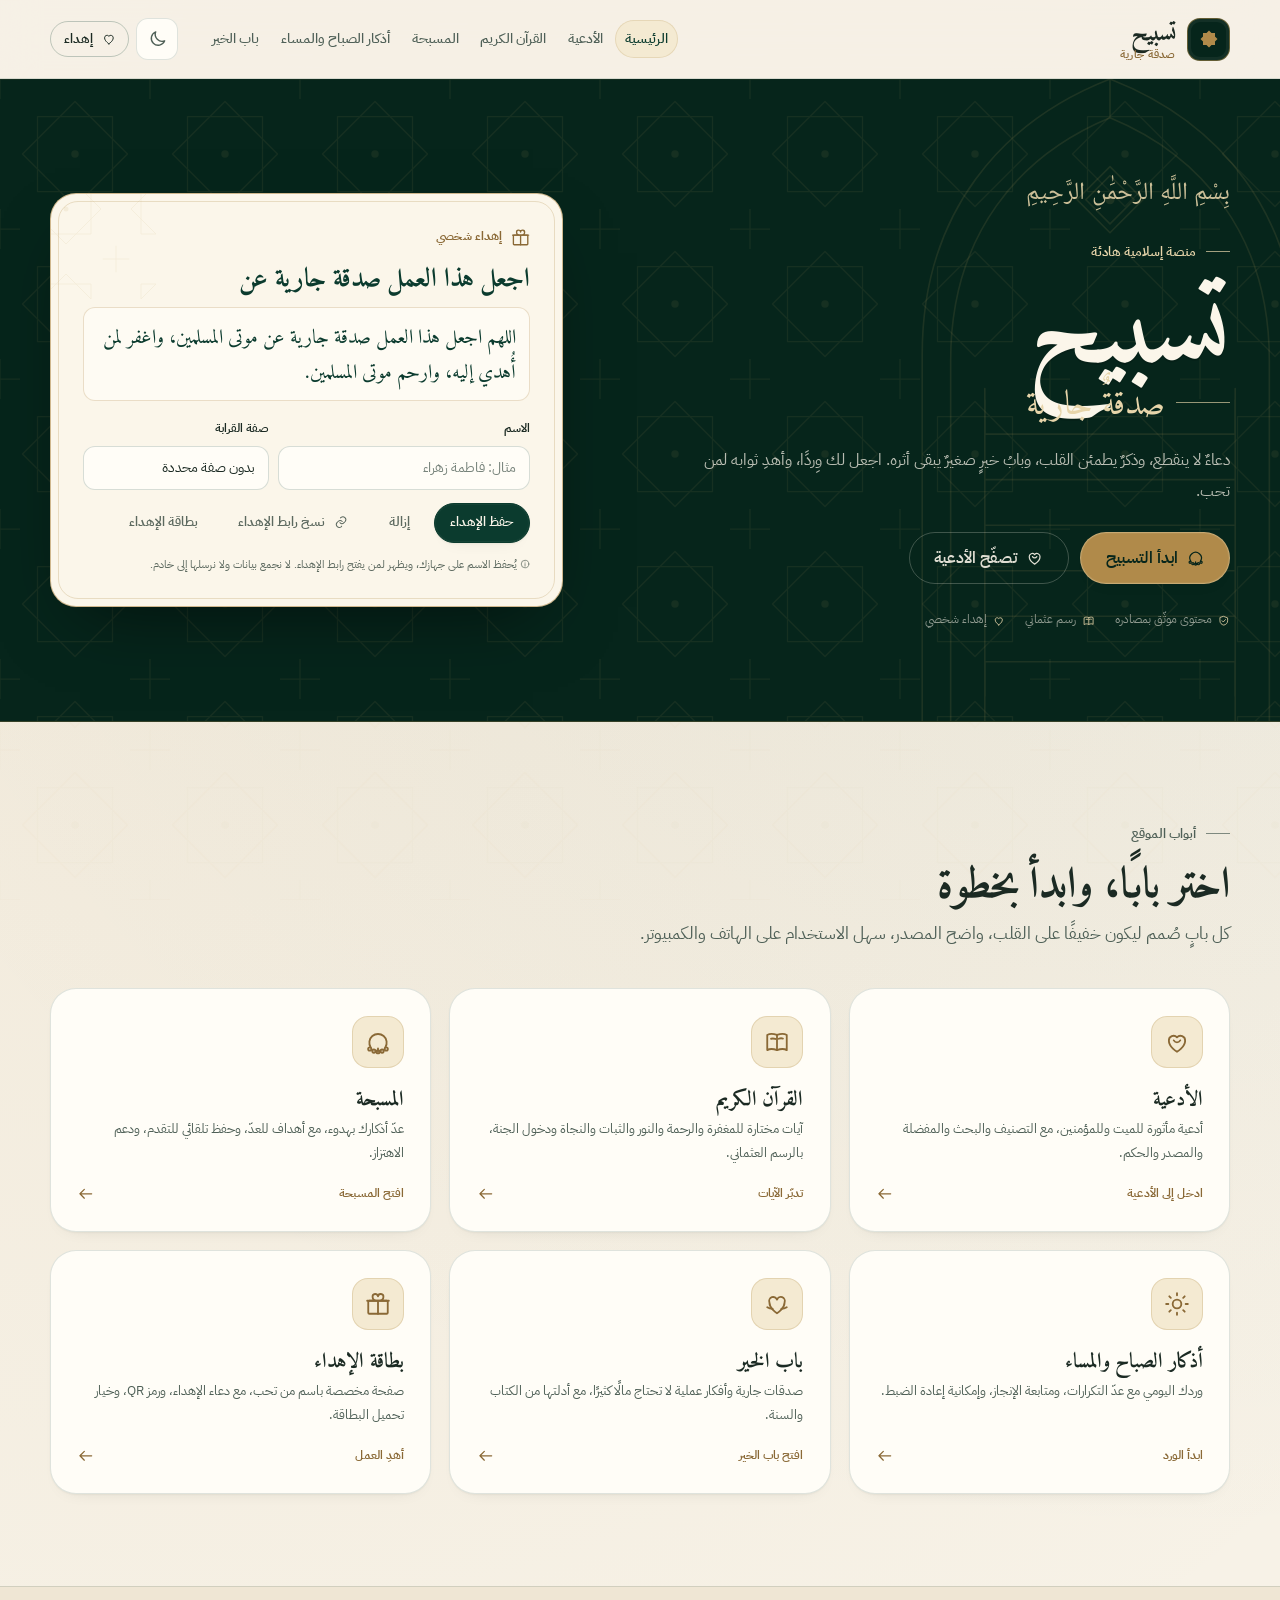
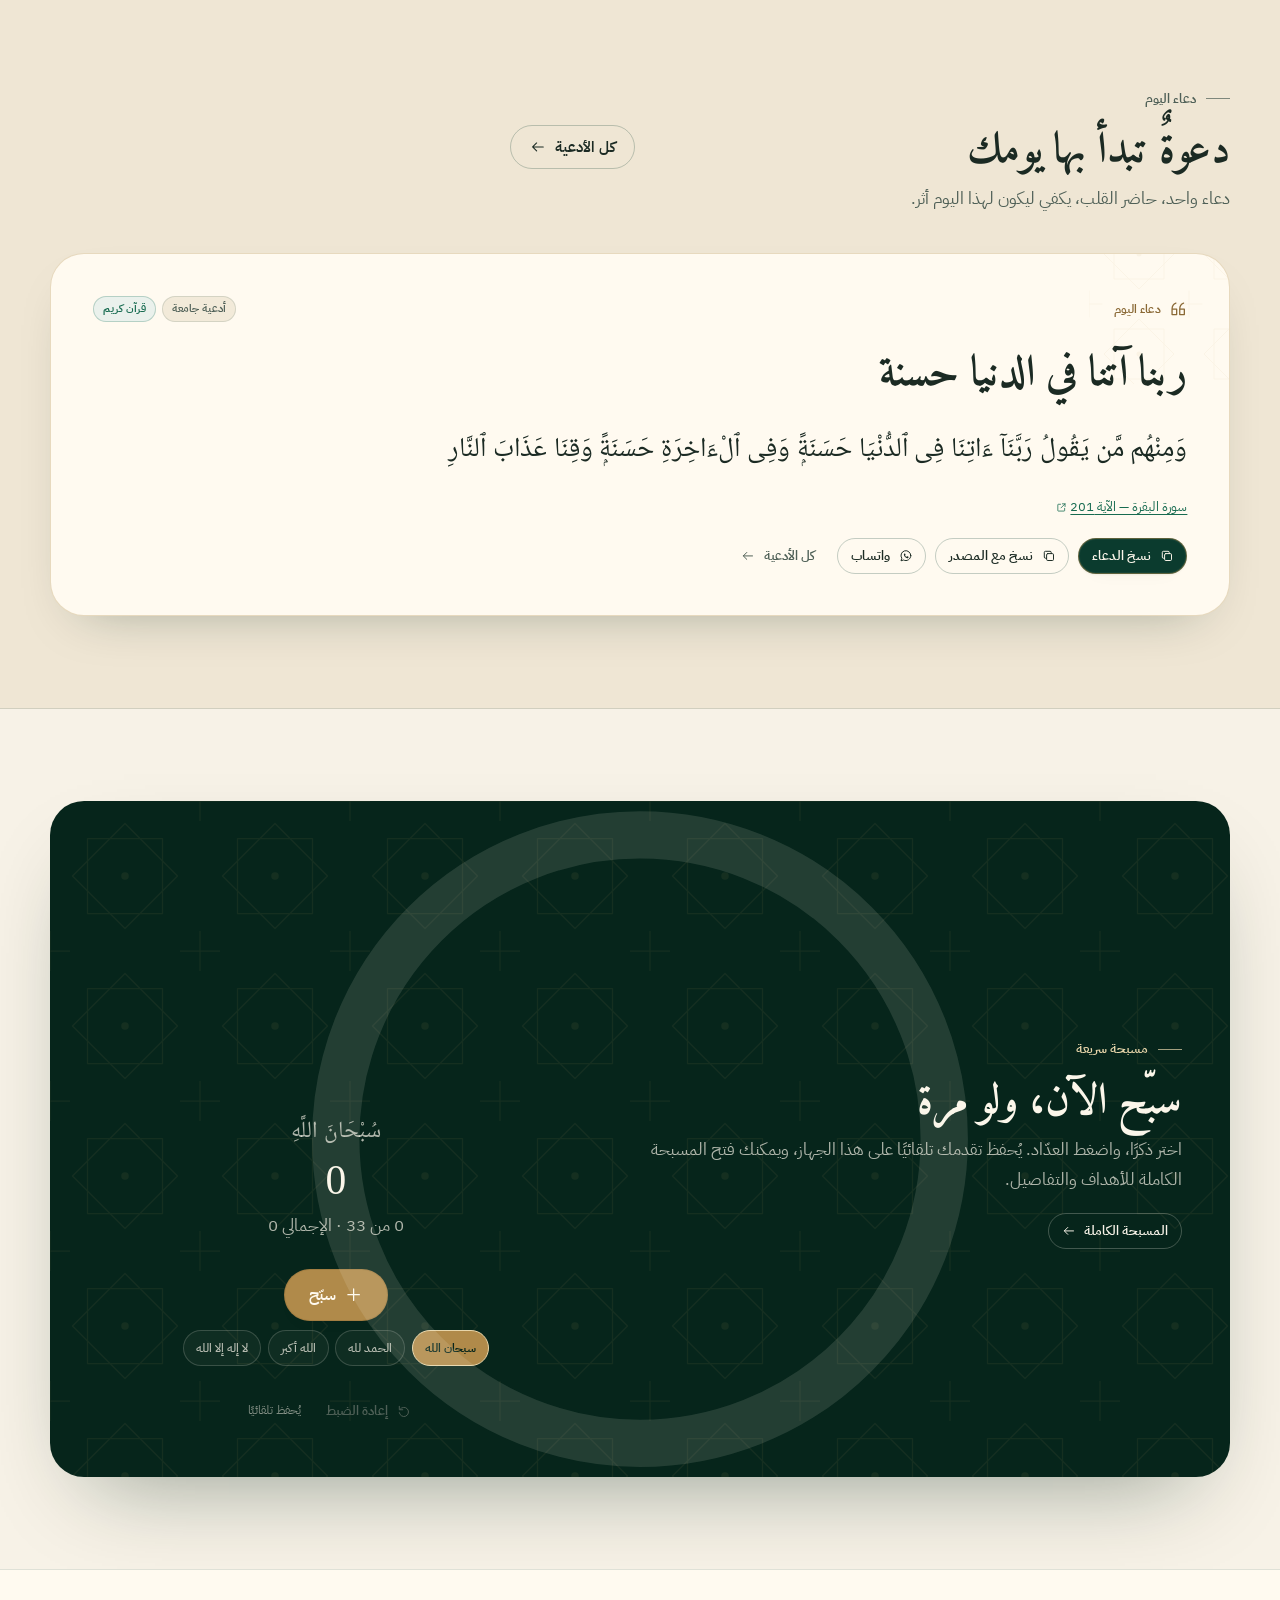
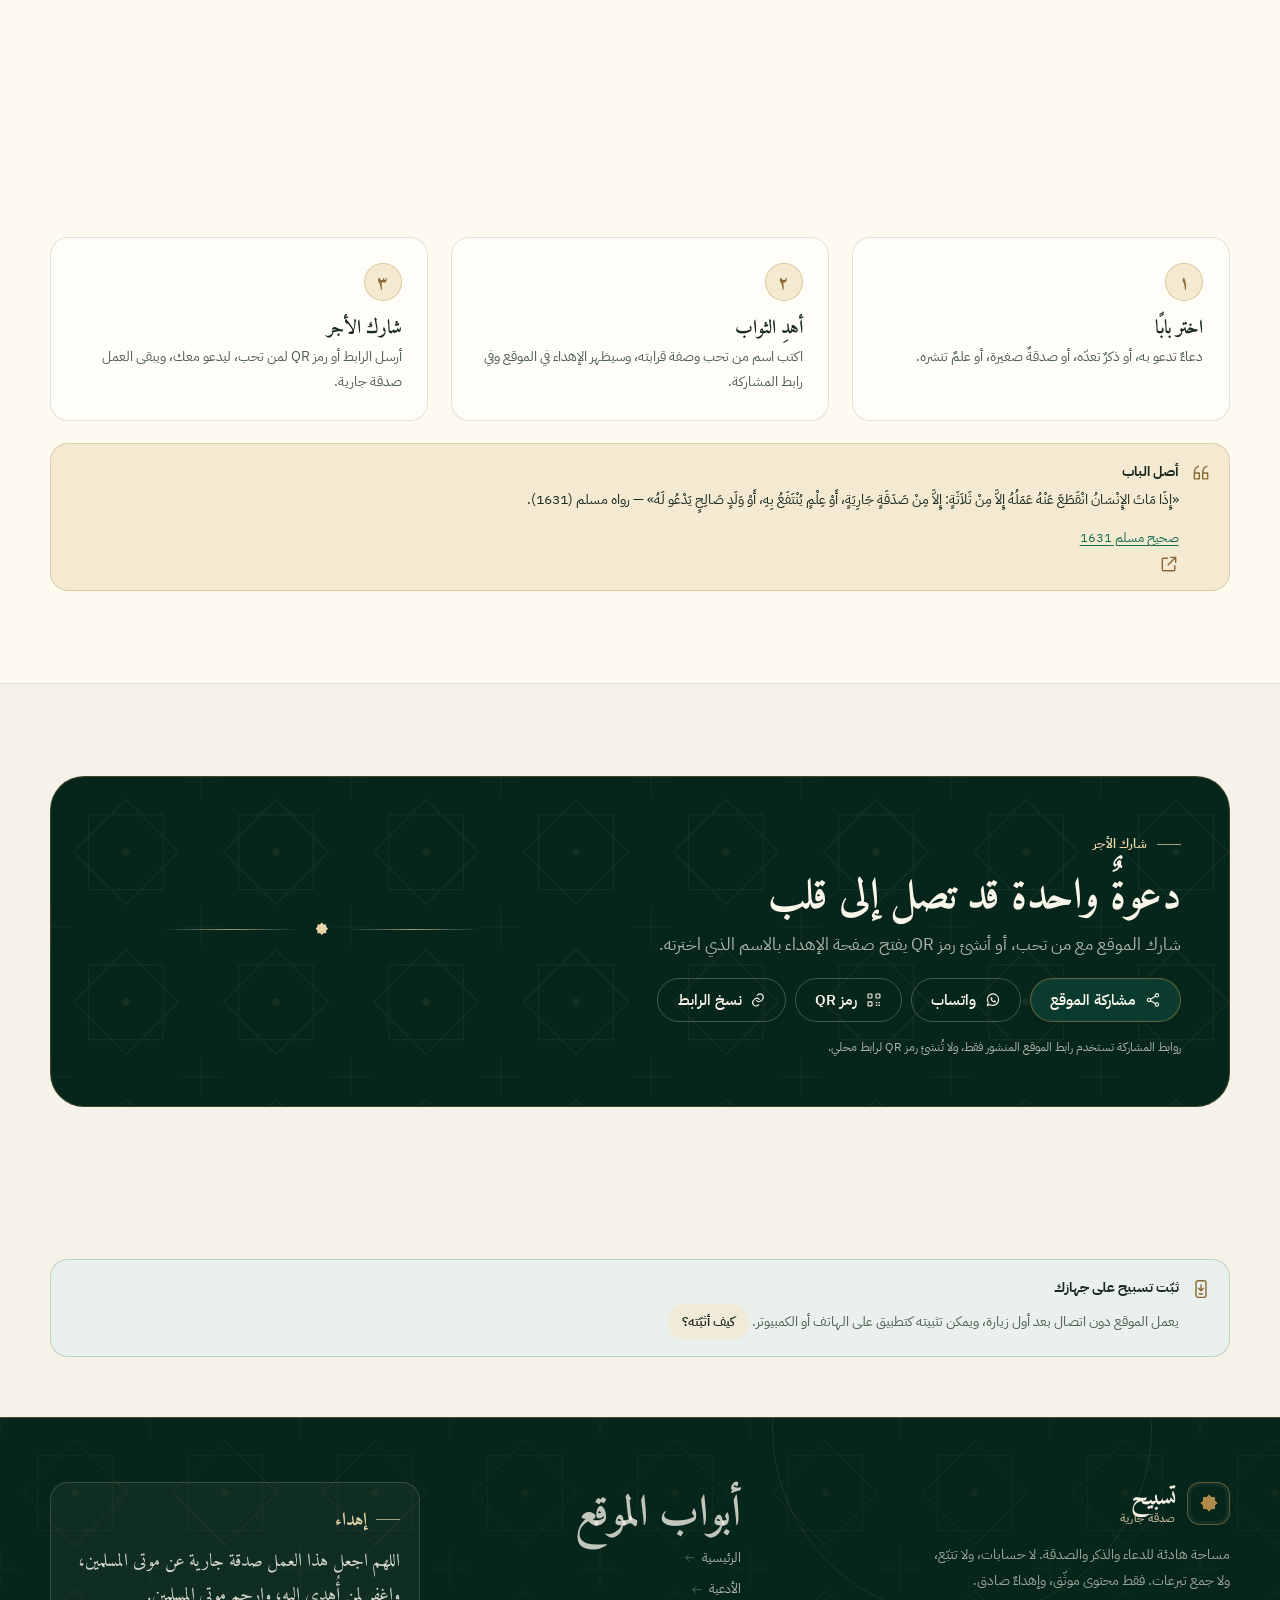
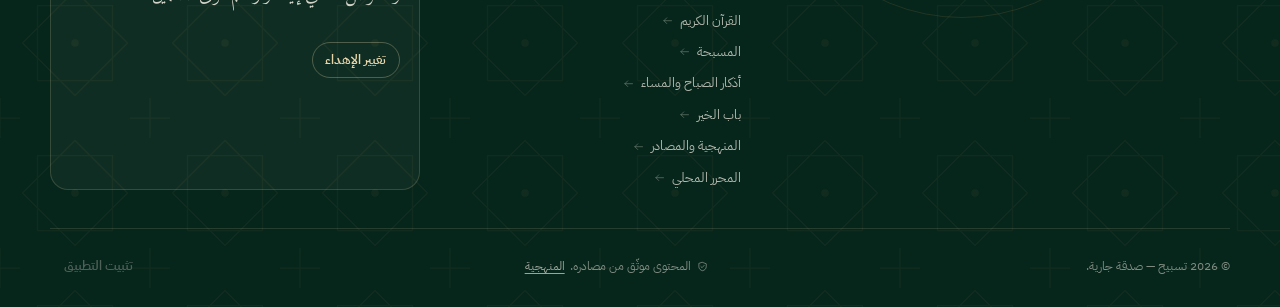
==== index.html @ f93abc2c "Launch complete Tasbeeh sadaqa jariya website" ====
<!doctype html>
<html lang="ar" dir="rtl" data-theme="light">
<head>
  <meta charset="utf-8">
  <meta name="viewport" content="width=device-width, initial-scale=1, viewport-fit=cover">
  <title>تسبيح — صدقة جارية</title>
  <meta name="description" content="منصة إسلامية هادئة للأدعية والقرآن والمسبحة وأذكار الصباح والمساء وباب الخير، مع إمكانية إهداء العمل صدقة جارية عن من تحب.">
  <meta name="theme-color" content="#0b3b2e">
  <meta name="color-scheme" content="light dark">
  <meta property="og:type" content="website">
  <meta property="og:title" content="تسبيح — صدقة جارية">
  <meta property="og:description" content="دعاءٌ لا ينقطع، وذكرٌ يطمئن القلب، وبابُ خيرٍ يُهدى لمن تحب.">
  <meta property="og:image" content="assets/images/og-cover.png">
  <meta property="og:locale" content="ar_AR">
  <meta name="twitter:card" content="summary_large_image">
  <link rel="icon" href="assets/images/favicon.svg" type="image/svg+xml">
  <link rel="apple-touch-icon" href="assets/images/apple-touch-icon.png">
  <link rel="manifest" href="manifest.webmanifest">
  <link rel="preload" href="assets/fonts/amiri-arabic-700.woff2" as="font" type="font/woff2" crossorigin>
  <link rel="preload" href="assets/fonts/ibm-plex-sans-arabic-400.woff2" as="font" type="font/woff2" crossorigin>
  <link rel="stylesheet" href="assets/css/base.css">
  <link rel="stylesheet" href="assets/css/components.css">
  <link rel="stylesheet" href="assets/css/pages.css">
  <link rel="stylesheet" href="assets/css/tools.css">
  <link rel="stylesheet" href="assets/css/responsive.css">
  <script>
    (function () {
      try {
        var theme = localStorage.getItem("tasbeeh.theme.v1");
        if (!theme) theme = window.matchMedia && window.matchMedia("(prefers-color-scheme: dark)").matches ? "dark" : "light";
        document.documentElement.setAttribute("data-theme", theme);
      } catch (error) {}
    })();
  </script>
</head>
<body data-root="./" data-page="home" data-page-path="">
  <a class="skip-link" href="#main">تخطَّ إلى المحتوى</a>

  <header class="site-header">
    <div class="container header__inner">
      <a class="brand" href="index.html" aria-label="تسبيح — الصفحة الرئيسية">
        <span class="brand__mark"><svg class="icon icon--fill" aria-hidden="true"><use href="assets/icons.svg#i-star"></use></svg></span>
        <span class="brand__text"><strong>تسبيح</strong><small>صدقة جارية</small></span>
      </a>
      <nav class="nav" id="site-nav" aria-label="التنقل الرئيسي">
        <a href="index.html" data-nav="home">الرئيسية</a>
        <a href="pages/duas.html" data-nav="duas">الأدعية</a>
        <a href="pages/quran.html" data-nav="quran">القرآن الكريم</a>
        <a href="pages/tasbeeh.html" data-nav="tasbeeh">المسبحة</a>
        <a href="pages/adhkar.html" data-nav="adhkar">أذكار الصباح والمساء</a>
        <a href="pages/charity.html" data-nav="charity">باب الخير</a>
      </nav>
      <div class="header__actions">
        <button class="icon-btn" type="button" data-theme-toggle aria-label="تبديل الوضع">
          <svg class="icon" aria-hidden="true"><use href="assets/icons.svg#i-moon"></use></svg>
        </button>
        <button class="btn btn--outline btn--sm header__dedicate" type="button" data-open-personalize aria-label="إهداء العمل صدقة جارية">
          <svg class="icon" aria-hidden="true"><use href="assets/icons.svg#i-heart"></use></svg>
          <span class="btn__label">إهداء</span>
        </button>
        <button class="icon-btn nav-toggle" type="button" data-nav-toggle aria-expanded="false" aria-controls="site-nav" aria-label="فتح القائمة">
          <svg class="icon" aria-hidden="true"><use href="assets/icons.svg#i-menu"></use></svg>
        </button>
      </div>
    </div>
  </header>

  <main id="main">
    <section class="hero">
      <div class="container hero__inner">
        <div class="hero__copy">
          <p class="hero__basmala">بِسْمِ اللَّهِ الرَّحْمَٰنِ الرَّحِيمِ</p>
          <p class="eyebrow">منصة إسلامية هادئة</p>
          <h1 class="hero__title">
            <span class="hero__title-main">تسبيح</span>
            <span class="hero__title-sub">صدقةٌ جارية</span>
          </h1>
          <p class="hero__lead">دعاءٌ لا ينقطع، وذكرٌ يطمئن القلب، وبابُ خيرٍ صغيرٌ يبقى أثره. اجعل لك وِردًا، وأهدِ ثوابه لمن تحب.</p>
          <div class="hero__actions">
            <a class="btn btn--primary btn--lg" href="pages/tasbeeh.html">
              <svg class="icon" aria-hidden="true"><use href="assets/icons.svg#i-beads"></use></svg>
              ابدأ التسبيح
            </a>
            <a class="btn btn--outline btn--lg" href="pages/duas.html">
              <svg class="icon" aria-hidden="true"><use href="assets/icons.svg#i-dua"></use></svg>
              تصفّح الأدعية
            </a>
          </div>
          <div class="hero__meta">
            <span><svg class="icon" aria-hidden="true"><use href="assets/icons.svg#i-shield"></use></svg> محتوى موثّق بمصادره</span>
            <span><svg class="icon" aria-hidden="true"><use href="assets/icons.svg#i-quran"></use></svg> رسم عثماني</span>
            <span><svg class="icon" aria-hidden="true"><use href="assets/icons.svg#i-heart"></use></svg> إهداء شخصي</span>
          </div>
        </div>

        <div class="hero__card">
          <div class="dedication-card">
            <div class="dedication-card__head">
              <svg class="icon" aria-hidden="true"><use href="assets/icons.svg#i-gift"></use></svg>
              <p class="dedication-card__label">إهداء شخصي</p>
            </div>
            <h2>اجعل هذا العمل صدقة جارية عن</h2>
            <p class="dedication-card__current" data-dedication="full">اللهم اجعل هذا العمل صدقة جارية عن موتى المسلمين، واغفر لمن أُهدي إليه، وارحم موتى المسلمين.</p>
            <form class="dedication-form" data-personalize-form novalidate>
              <div class="dedication-form__row">
                <div class="field">
                  <label for="home-name">الاسم</label>
                  <input class="input" id="home-name" name="name" data-personalize-name type="text" maxlength="80" autocomplete="off" placeholder="مثال: فاطمة زهراء">
                </div>
                <div class="field">
                  <label for="home-rel">صفة القرابة</label>
                  <select class="select" id="home-rel" name="rel" data-personalize-rel></select>
                </div>
              </div>
              <p class="field__error" data-personalize-error hidden></p>
              <div class="dedication-form__actions">
                <button class="btn btn--primary" type="submit">حفظ الإهداء</button>
                <button class="btn btn--ghost" type="button" data-reset-personalization>إزالة</button>
                <button class="btn btn--ghost" type="button" data-copy-dedication>
                  <svg class="icon" aria-hidden="true"><use href="assets/icons.svg#i-link"></use></svg>
                  نسخ رابط الإهداء
                </button>
                <a class="btn btn--ghost" href="pages/sadaqa.html">بطاقة الإهداء</a>
              </div>
            </form>
            <p class="dedication-card__note">
              <svg class="icon" aria-hidden="true"><use href="assets/icons.svg#i-info"></use></svg>
              يُحفظ الاسم على جهازك، ويظهر لمن يفتح رابط الإهداء. لا نجمع بيانات ولا نرسلها إلى خادم.
            </p>
          </div>
        </div>
      </div>
    </section>

    <section class="section">
      <div class="container">
        <div class="section-head reveal">
          <p class="eyebrow">أبواب الموقع</p>
          <h2>اختر بابًا، وابدأ بخطوة</h2>
          <p>كل بابٍ صُمم ليكون خفيفًا على القلب، واضح المصدر، سهل الاستخدام على الهاتف والكمبيوتر.</p>
        </div>
        <div class="portal-grid">
          <a class="portal-card reveal" href="pages/duas.html">
            <span class="portal-card__icon"><svg class="icon" aria-hidden="true"><use href="assets/icons.svg#i-dua"></use></svg></span>
            <h3>الأدعية</h3>
            <p>أدعية مأثورة للميت وللمؤمنين، مع التصنيف والبحث والمفضلة والمصدر والحكم.</p>
            <span class="portal-card__foot">ادخل إلى الأدعية <svg class="icon" aria-hidden="true"><use href="assets/icons.svg#i-arrow-left"></use></svg></span>
          </a>
          <a class="portal-card reveal" href="pages/quran.html">
            <span class="portal-card__icon"><svg class="icon" aria-hidden="true"><use href="assets/icons.svg#i-quran"></use></svg></span>
            <h3>القرآن الكريم</h3>
            <p>آيات مختارة للمغفرة والرحمة والنور والثبات والنجاة ودخول الجنة، بالرسم العثماني.</p>
            <span class="portal-card__foot">تدبّر الآيات <svg class="icon" aria-hidden="true"><use href="assets/icons.svg#i-arrow-left"></use></svg></span>
          </a>
          <a class="portal-card reveal" href="pages/tasbeeh.html">
            <span class="portal-card__icon"><svg class="icon" aria-hidden="true"><use href="assets/icons.svg#i-beads"></use></svg></span>
            <h3>المسبحة</h3>
            <p>عدّ أذكارك بهدوء، مع أهداف للعدّ، وحفظ تلقائي للتقدم، ودعم الاهتزاز.</p>
            <span class="portal-card__foot">افتح المسبحة <svg class="icon" aria-hidden="true"><use href="assets/icons.svg#i-arrow-left"></use></svg></span>
          </a>
          <a class="portal-card reveal" href="pages/adhkar.html">
            <span class="portal-card__icon"><svg class="icon" aria-hidden="true"><use href="assets/icons.svg#i-sun"></use></svg></span>
            <h3>أذكار الصباح والمساء</h3>
            <p>وردك اليومي مع عدّ التكرارات، ومتابعة الإنجاز، وإمكانية إعادة الضبط.</p>
            <span class="portal-card__foot">ابدأ الورد <svg class="icon" aria-hidden="true"><use href="assets/icons.svg#i-arrow-left"></use></svg></span>
          </a>
          <a class="portal-card reveal" href="pages/charity.html">
            <span class="portal-card__icon"><svg class="icon" aria-hidden="true"><use href="assets/icons.svg#i-hands"></use></svg></span>
            <h3>باب الخير</h3>
            <p>صدقات جارية وأفكار عملية لا تحتاج مالًا كثيرًا، مع أدلتها من الكتاب والسنة.</p>
            <span class="portal-card__foot">افتح باب الخير <svg class="icon" aria-hidden="true"><use href="assets/icons.svg#i-arrow-left"></use></svg></span>
          </a>
          <a class="portal-card reveal" href="pages/sadaqa.html">
            <span class="portal-card__icon"><svg class="icon" aria-hidden="true"><use href="assets/icons.svg#i-gift"></use></svg></span>
            <h3>بطاقة الإهداء</h3>
            <p>صفحة مخصصة باسم من تحب، مع دعاء الإهداء، ورمز QR، وخيار تحميل البطاقة.</p>
            <span class="portal-card__foot">أهدِ العمل <svg class="icon" aria-hidden="true"><use href="assets/icons.svg#i-arrow-left"></use></svg></span>
          </a>
        </div>
      </div>
    </section>

    <section class="section section--soft">
      <div class="container">
        <div class="section-head spread reveal">
          <div>
            <p class="eyebrow">دعاء اليوم</p>
            <h2>دعوةٌ تبدأ بها يومك</h2>
            <p>دعاء واحد، حاضر القلب، يكفي ليكون لهذا اليوم أثر.</p>
          </div>
          <a class="btn btn--outline" href="pages/duas.html">كل الأدعية <svg class="icon" aria-hidden="true"><use href="assets/icons.svg#i-arrow-left"></use></svg></a>
        </div>
        <div class="reveal" id="daily-dua" aria-live="polite">
          <div class="daily-card">
            <div class="daily-card__loading">
              <div class="skeleton skeleton--line"></div>
              <div class="skeleton skeleton--line"></div>
              <div class="skeleton skeleton--line"></div>
            </div>
          </div>
        </div>
      </div>
    </section>

    <section class="section">
      <div class="container">
        <div class="quick-panel reveal" data-tasbeeh-widget data-mode="compact">
          <div class="quick-panel__inner">
            <div>
              <p class="eyebrow">مسبحة سريعة</p>
              <h2>سبّح الآن، ولو مرة</h2>
              <p>اختر ذكرًا، واضغط العدّاد. يُحفظ تقدمك تلقائيًا على هذا الجهاز، ويمكنك فتح المسبحة الكاملة للأهداف والتفاصيل.</p>
              <div class="quick-panel__actions">
                <a class="btn btn--outline btn--sm" href="pages/tasbeeh.html">المسبحة الكاملة <svg class="icon" aria-hidden="true"><use href="assets/icons.svg#i-arrow-left"></use></svg></a>
              </div>
            </div>
            <div class="quick-counter" data-tasbeeh-app>
              <div class="loading-state">
                <span class="spinner" aria-hidden="true"></span>
                <p>جارٍ تجهيز المسبحة…</p>
              </div>
            </div>
          </div>
        </div>
      </div>
    </section>

    <section class="section section--paper">
      <div class="container">
        <div class="section-head section-head--center reveal">
          <p class="eyebrow eyebrow--center">كيف تعمل؟</p>
          <h2>ثلاث خطوات، وأجرٌ يبقى</h2>
          <p>لا تحتاج حسابًا ولا تسجيلًا. فقط نيةٌ صادقة، ثم خطوة صغيرة تدوم.</p>
        </div>
        <div class="steps">
          <div class="step reveal">
            <span class="step__number">١</span>
            <h3>اختر بابًا</h3>
            <p>دعاءٌ تدعو به، أو ذكرٌ تعدّه، أو صدقةٌ صغيرة، أو علمٌ تنشره.</p>
          </div>
          <div class="step reveal">
            <span class="step__number">٢</span>
            <h3>أهدِ الثواب</h3>
            <p>اكتب اسم من تحب وصفة قرابته، وسيظهر الإهداء في الموقع وفي رابط المشاركة.</p>
          </div>
          <div class="step reveal">
            <span class="step__number">٣</span>
            <h3>شارك الأجر</h3>
            <p>أرسل الرابط أو رمز QR لمن تحب، ليدعو معك، ويبقى العمل صدقة جارية.</p>
          </div>
        </div>
        <div class="callout callout--gold reveal" style="margin-top:1.4rem">
          <svg class="icon" aria-hidden="true"><use href="assets/icons.svg#i-quote"></use></svg>
          <div class="callout__body">
            <span class="callout__title">أصل الباب</span>
            <p>«إِذَا مَاتَ الإِنْسَانُ انْقَطَعَ عَنْهُ عَمَلُهُ إِلاَّ مِنْ ثَلاَثَةٍ: إِلاَّ مِنْ صَدَقَةٍ جَارِيَةٍ، أَوْ عِلْمٍ يُنْتَفَعُ بِهِ، أَوْ وَلَدٍ صَالِحٍ يَدْعُو لَهُ» — رواه مسلم (1631).</p>
            <p class="small" style="margin-top:.4rem"><a href="https://sunnah.com/muslim:1631" target="_blank" rel="noopener">صحيح مسلم 1631 <svg class="icon" aria-hidden="true"><use href="assets/icons.svg#i-external"></use></svg></a></p>
          </div>
        </div>
      </div>
    </section>

    <section class="section">
      <div class="container">
        <div class="share-panel reveal">
          <div class="share-panel__inner">
            <div>
              <p class="eyebrow">شارك الأجر</p>
              <h2>دعوةٌ واحدة قد تصل إلى قلب</h2>
              <p>شارك الموقع مع من تحب، أو أنشئ رمز QR يفتح صفحة الإهداء بالاسم الذي اخترته.</p>
              <div class="share-panel__actions">
                <button class="btn btn--primary" type="button" data-open-share data-share-path="">
                  <svg class="icon" aria-hidden="true"><use href="assets/icons.svg#i-share"></use></svg>
                  مشاركة الموقع
                </button>
                <button class="btn btn--outline" type="button" data-share-whatsapp data-share-path="">
                  <svg class="icon" aria-hidden="true"><use href="assets/icons.svg#i-whatsapp"></use></svg>
                  واتساب
                </button>
                <button class="btn btn--outline" type="button" data-open-qr data-qr-path="">
                  <svg class="icon" aria-hidden="true"><use href="assets/icons.svg#i-qr"></use></svg>
                  رمز QR
                </button>
                <button class="btn btn--outline" type="button" data-copy-link data-share-path="">
                  <svg class="icon" aria-hidden="true"><use href="assets/icons.svg#i-link"></use></svg>
                  نسخ الرابط
                </button>
              </div>
              <p class="share-panel__note">روابط المشاركة تستخدم رابط الموقع المنشور فقط، ولا تُنشئ رمز QR لرابط محلي.</p>
            </div>
            <div class="share-panel__visual">
              <div class="ornament"><svg class="icon" aria-hidden="true"><use href="assets/icons.svg#i-star"></use></svg></div>
            </div>
          </div>
        </div>
      </div>
    </section>

    <section class="section--tight">
      <div class="container">
        <div class="callout callout--emerald reveal">
          <svg class="icon" aria-hidden="true"><use href="assets/icons.svg#i-install"></use></svg>
          <div class="callout__body">
            <span class="callout__title">ثبّت تسبيح على جهازك</span>
            <p>يعمل الموقع دون اتصال بعد أول زيارة، ويمكن تثبيته كتطبيق على الهاتف أو الكمبيوتر. <button class="btn btn--soft btn--sm" type="button" data-install-app>كيف أثبّته؟</button></p>
          </div>
        </div>
      </div>
    </section>
  </main>

  <footer class="site-footer">
    <div class="container footer__inner">
      <div class="footer__top">
        <div class="footer__brand">
          <a class="brand" href="index.html" aria-label="تسبيح — الصفحة الرئيسية">
            <span class="brand__mark"><svg class="icon icon--fill" aria-hidden="true"><use href="assets/icons.svg#i-star"></use></svg></span>
            <span class="brand__text"><strong>تسبيح</strong><small>صدقة جارية</small></span>
          </a>
          <p>مساحة هادئة للدعاء والذكر والصدقة. لا حسابات، ولا تتبّع، ولا جمع تبرعات. فقط محتوى موثّق، وإهداءٌ صادق.</p>
        </div>
        <nav class="footer__nav" aria-label="روابط الموقع">
          <h2>أبواب الموقع</h2>
          <a href="index.html">الرئيسية <svg class="icon" aria-hidden="true"><use href="assets/icons.svg#i-arrow-left"></use></svg></a>
          <a href="pages/duas.html">الأدعية <svg class="icon" aria-hidden="true"><use href="assets/icons.svg#i-arrow-left"></use></svg></a>
          <a href="pages/quran.html">القرآن الكريم <svg class="icon" aria-hidden="true"><use href="assets/icons.svg#i-arrow-left"></use></svg></a>
          <a href="pages/tasbeeh.html">المسبحة <svg class="icon" aria-hidden="true"><use href="assets/icons.svg#i-arrow-left"></use></svg></a>
          <a href="pages/adhkar.html">أذكار الصباح والمساء <svg class="icon" aria-hidden="true"><use href="assets/icons.svg#i-arrow-left"></use></svg></a>
          <a href="pages/charity.html">باب الخير <svg class="icon" aria-hidden="true"><use href="assets/icons.svg#i-arrow-left"></use></svg></a>
          <a href="pages/about.html">المنهجية والمصادر <svg class="icon" aria-hidden="true"><use href="assets/icons.svg#i-arrow-left"></use></svg></a>
          <a href="pages/editor.html">المحرر المحلي <svg class="icon" aria-hidden="true"><use href="assets/icons.svg#i-arrow-left"></use></svg></a>
        </nav>
        <div class="footer__dedication">
          <p class="eyebrow">إهداء</p>
          <p data-dedication="full">اللهم اجعل هذا العمل صدقة جارية عن موتى المسلمين، واغفر لمن أُهدي إليه، وارحم موتى المسلمين.</p>
          <button class="btn btn--outline btn--sm" type="button" data-open-personalize>تغيير الإهداء</button>
        </div>
      </div>
      <div class="footer__bottom">
        <p>© <span data-year>2026</span> تسبيح — صدقة جارية.</p>
        <p class="footer__note"><svg class="icon" aria-hidden="true"><use href="assets/icons.svg#i-shield"></use></svg> المحتوى موثّق من مصادره. <a href="pages/about.html">المنهجية</a></p>
        <p><button class="btn btn--ghost btn--sm" type="button" data-install-app>تثبيت التطبيق</button></p>
      </div>
    </div>
  </footer>

  <script src="assets/js/app.js" defer></script>
  <script src="assets/js/share.js" defer></script>
  <script src="assets/js/home.js" defer></script>
  <script src="assets/js/tasbeeh.js" defer></script>
</body>
</html>
---- assets/css/base.css ----
/* =========================================================
   تسبيح — صدقة جارية
   Base: fonts, tokens, reset, typography, header, controls
   ========================================================= */

/* ---------- Fonts ---------- */
@font-face {
  font-family: "Amiri";
  src: url("../fonts/amiri-arabic-400.woff2") format("woff2");
  font-weight: 400;
  font-style: normal;
  font-display: swap;
  unicode-range: U+0600-06FF, U+0750-077F, U+0870-088E, U+0890-0891, U+0898-08E1, U+08E3-08FF, U+200C-200E, U+2010-2011, U+204F, U+2E41, U+FB50-FDFF, U+FE70-FE74, U+FE76-FEFC;
}
@font-face {
  font-family: "Amiri";
  src: url("../fonts/amiri-arabic-700.woff2") format("woff2");
  font-weight: 700;
  font-style: normal;
  font-display: swap;
  unicode-range: U+0600-06FF, U+0750-077F, U+0870-088E, U+0890-0891, U+0898-08E1, U+08E3-08FF, U+200C-200E, U+2010-2011, U+204F, U+2E41, U+FB50-FDFF, U+FE70-FE74, U+FE76-FEFC;
}
@font-face {
  font-family: "Noto Naskh Arabic";
  src: url("../fonts/noto-naskh-arabic-400.woff2") format("woff2");
  font-weight: 400;
  font-style: normal;
  font-display: swap;
  unicode-range: U+0600-06FF, U+0750-077F, U+0870-088E, U+0890-0891, U+0898-08E1, U+08E3-08FF, U+200C-200E, U+2010-2011, U+204F, U+2E41, U+FB50-FDFF, U+FE70-FE74, U+FE76-FEFC;
}
@font-face {
  font-family: "Noto Naskh Arabic";
  src: url("../fonts/noto-naskh-arabic-600.woff2") format("woff2");
  font-weight: 600;
  font-style: normal;
  font-display: swap;
  unicode-range: U+0600-06FF, U+0750-077F, U+0870-088E, U+0890-0891, U+0898-08E1, U+08E3-08FF, U+200C-200E, U+2010-2011, U+204F, U+2E41, U+FB50-FDFF, U+FE70-FE74, U+FE76-FEFC;
}
@font-face {
  font-family: "Noto Naskh Arabic";
  src: url("../fonts/noto-naskh-arabic-700.woff2") format("woff2");
  font-weight: 700;
  font-style: normal;
  font-display: swap;
  unicode-range: U+0600-06FF, U+0750-077F, U+0870-088E, U+0890-0891, U+0898-08E1, U+08E3-08FF, U+200C-200E, U+2010-2011, U+204F, U+2E41, U+FB50-FDFF, U+FE70-FE74, U+FE76-FEFC;
}
@font-face {
  font-family: "IBM Plex Sans Arabic";
  src: url("../fonts/ibm-plex-sans-arabic-300.woff2") format("woff2");
  font-weight: 300;
  font-style: normal;
  font-display: swap;
  unicode-range: U+0600-06FF, U+0750-077F, U+0870-088E, U+0890-0891, U+0898-08E1, U+08E3-08FF, U+200C-200E, U+2010-2011, U+204F, U+2E41, U+FB50-FDFF, U+FE70-FE74, U+FE76-FEFC;
}
@font-face {
  font-family: "IBM Plex Sans Arabic";
  src: url("../fonts/ibm-plex-sans-arabic-400.woff2") format("woff2");
  font-weight: 400;
  font-style: normal;
  font-display: swap;
  unicode-range: U+0600-06FF, U+0750-077F, U+0870-088E, U+0890-0891, U+0898-08E1, U+08E3-08FF, U+200C-200E, U+2010-2011, U+204F, U+2E41, U+FB50-FDFF, U+FE70-FE74, U+FE76-FEFC;
}
@font-face {
  font-family: "IBM Plex Sans Arabic";
  src: url("../fonts/ibm-plex-sans-arabic-500.woff2") format("woff2");
  font-weight: 500;
  font-style: normal;
  font-display: swap;
  unicode-range: U+0600-06FF, U+0750-077F, U+0870-088E, U+0890-0891, U+0898-08E1, U+08E3-08FF, U+200C-200E, U+2010-2011, U+204F, U+2E41, U+FB50-FDFF, U+FE70-FE74, U+FE76-FEFC;
}
@font-face {
  font-family: "IBM Plex Sans Arabic";
  src: url("../fonts/ibm-plex-sans-arabic-600.woff2") format("woff2");
  font-weight: 600;
  font-style: normal;
  font-display: swap;
  unicode-range: U+0600-06FF, U+0750-077F, U+0870-088E, U+0890-0891, U+0898-08E1, U+08E3-08FF, U+200C-200E, U+2010-2011, U+204F, U+2E41, U+FB50-FDFF, U+FE70-FE74, U+FE76-FEFC;
}
@font-face {
  font-family: "IBM Plex Sans Arabic";
  src: url("../fonts/ibm-plex-sans-arabic-700.woff2") format("woff2");
  font-weight: 700;
  font-style: normal;
  font-display: swap;
  unicode-range: U+0600-06FF, U+0750-077F, U+0870-088E, U+0890-0891, U+0898-08E1, U+08E3-08FF, U+200C-200E, U+2010-2011, U+204F, U+2E41, U+FB50-FDFF, U+FE70-FE74, U+FE76-FEFC;
}
@font-face {
  font-family: "IBM Plex Sans Arabic";
  src: url("../fonts/ibm-plex-sans-arabic-latin-300.woff2") format("woff2");
  font-weight: 300;
  font-style: normal;
  font-display: swap;
  unicode-range: U+0000-00FF, U+0131, U+0152-0153, U+02BB-02BC, U+02C6, U+02DA, U+02DC, U+0304, U+0308, U+0329, U+2000-206F, U+2074, U+20AC, U+2122, U+2191, U+2193, U+2212, U+2215, U+FEFF, U+FFFD;
}
@font-face {
  font-family: "IBM Plex Sans Arabic";
  src: url("../fonts/ibm-plex-sans-arabic-latin-400.woff2") format("woff2");
  font-weight: 400;
  font-style: normal;
  font-display: swap;
  unicode-range: U+0000-00FF, U+0131, U+0152-0153, U+02BB-02BC, U+02C6, U+02DA, U+02DC, U+0304, U+0308, U+0329, U+2000-206F, U+2074, U+20AC, U+2122, U+2191, U+2193, U+2212, U+2215, U+FEFF, U+FFFD;
}
@font-face {
  font-family: "IBM Plex Sans Arabic";
  src: url("../fonts/ibm-plex-sans-arabic-latin-500.woff2") format("woff2");
  font-weight: 500;
  font-style: normal;
  font-display: swap;
  unicode-range: U+0000-00FF, U+0131, U+0152-0153, U+02BB-02BC, U+02C6, U+02DA, U+02DC, U+0304, U+0308, U+0329, U+2000-206F, U+2074, U+20AC, U+2122, U+2191, U+2193, U+2212, U+2215, U+FEFF, U+FFFD;
}
@font-face {
  font-family: "IBM Plex Sans Arabic";
  src: url("../fonts/ibm-plex-sans-arabic-latin-600.woff2") format("woff2");
  font-weight: 600;
  font-style: normal;
  font-display: swap;
  unicode-range: U+0000-00FF, U+0131, U+0152-0153, U+02BB-02BC, U+02C6, U+02DA, U+02DC, U+0304, U+0308, U+0329, U+2000-206F, U+2074, U+20AC, U+2122, U+2191, U+2193, U+2212, U+2215, U+FEFF, U+FFFD;
}
@font-face {
  font-family: "IBM Plex Sans Arabic";
  src: url("../fonts/ibm-plex-sans-arabic-latin-700.woff2") format("woff2");
  font-weight: 700;
  font-style: normal;
  font-display: swap;
  unicode-range: U+0000-00FF, U+0131, U+0152-0153, U+02BB-02BC, U+02C6, U+02DA, U+02DC, U+0304, U+0308, U+0329, U+2000-206F, U+2074, U+20AC, U+2122, U+2191, U+2193, U+2212, U+2215, U+FEFF, U+FFFD;
}

/* ---------- Tokens ---------- */
:root {
  color-scheme: light;
  --emerald-950: #06251b;
  --emerald-900: #0b3b2e;
  --emerald-800: #10503d;
  --emerald-700: #176b50;
  --emerald-600: #1f8663;
  --ivory: #f7f2e7;
  --ivory-deep: #efe5d2;
  --bg: #f7f2e7;
  --bg-deep: #efe6d4;
  --surface: #fffdf7;
  --surface-raised: #fffaf0;
  --surface-muted: #f2ead9;
  --surface-tint: #eaf1ec;
  --ink: #1b2a23;
  --ink-2: #4f6057;
  --ink-3: #78847c;
  --line: rgba(11, 59, 46, 0.13);
  --line-strong: rgba(11, 59, 46, 0.24);
  --gold: #b08a4a;
  --gold-deep: #8a6936;
  --gold-soft: #e7d5aa;
  --gold-pale: #f4ead2;
  --success: #1d6a4d;
  --danger: #9b3b32;
  --danger-soft: #f7e6e2;
  --shadow-sm: 0 1px 2px rgba(6, 37, 27, 0.05), 0 8px 20px -16px rgba(6, 37, 27, 0.2);
  --shadow-md: 0 22px 55px -32px rgba(6, 37, 27, 0.38);
  --shadow-lg: 0 40px 90px -42px rgba(6, 37, 27, 0.45);
  --radius-sm: 10px;
  --radius: 18px;
  --radius-lg: 26px;
  --radius-xl: 34px;
  --container: 1180px;
  --header-h: 78px;
  --font-display: "Amiri", "Times New Roman", serif;
  --font-quran: "Noto Naskh Arabic", "Amiri", serif;
  --font-ui: "IBM Plex Sans Arabic", "Segoe UI", Tahoma, sans-serif;
  --ease: cubic-bezier(0.22, 0.72, 0.2, 1);
  --pattern: url("../images/pattern-star.svg");
}
[data-theme="dark"] {
  color-scheme: dark;
  --bg: #071a14;
  --bg-deep: #0a2119;
  --surface: #0d2a20;
  --surface-raised: #103327;
  --surface-muted: #123529;
  --surface-tint: #0f2e23;
  --ink: #f1eadb;
  --ink-2: #bccabf;
  --ink-3: #8fa196;
  --line: rgba(231, 213, 170, 0.14);
  --line-strong: rgba(231, 213, 170, 0.28);
  --gold: #c6a15f;
  --gold-deep: #d7b97d;
  --gold-soft: #3b3524;
  --gold-pale: #2a271b;
  --success: #72c29d;
  --danger: #e08b80;
  --danger-soft: #3a211e;
  --shadow-sm: 0 1px 2px rgba(0, 0, 0, 0.2), 0 10px 24px -18px rgba(0, 0, 0, 0.5);
  --shadow-md: 0 26px 60px -34px rgba(0, 0, 0, 0.7);
  --shadow-lg: 0 46px 100px -44px rgba(0, 0, 0, 0.8);
}

/* ---------- Reset & base ---------- */
*,
*::before,
*::after { box-sizing: border-box; }

html {
  scroll-behavior: smooth;
  scroll-padding-top: calc(var(--header-h) + 22px);
  -webkit-text-size-adjust: 100%;
  text-size-adjust: 100%;
}

body {
  margin: 0;
  min-height: 100vh;
  background-color: var(--bg);
  background-image:
    radial-gradient(circle at 12% 6%, rgba(176, 138, 74, 0.09), transparent 34%),
    radial-gradient(circle at 92% 0%, rgba(11, 59, 46, 0.06), transparent 30%);
  color: var(--ink);
  font-family: var(--font-ui);
  font-size: clamp(15px, 0.35vw + 14px, 17px);
  font-weight: 400;
  line-height: 1.8;
  overflow-x: clip;
  text-rendering: optimizeLegibility;
  -webkit-font-smoothing: antialiased;
}

body::before {
  content: "";
  position: fixed;
  inset: 0;
  z-index: -1;
  background-image: var(--pattern);
  background-size: 150px 150px;
  opacity: 0.028;
  pointer-events: none;
}
[data-theme="dark"] body::before { opacity: 0.045; }

body.no-scroll { overflow: hidden; }

::selection { background: var(--gold-soft); color: var(--emerald-950); }

img, svg, video, canvas { display: block; max-width: 100%; }
img { height: auto; }

a {
  color: var(--emerald-700);
  text-decoration-thickness: 1px;
  text-underline-offset: 0.22em;
}
[data-theme="dark"] a { color: var(--gold-deep); }

button, input, select, textarea { font: inherit; color: inherit; }
button { cursor: pointer; }
button:disabled { cursor: not-allowed; opacity: 0.55; }

h1, h2, h3, h4, h5, h6 {
  margin: 0;
  font-family: var(--font-display);
  font-weight: 700;
  line-height: 1.32;
  letter-spacing: 0;
  text-wrap: balance;
}
h1 { font-size: clamp(2.5rem, 5.8vw, 4.4rem); }
h2 { font-size: clamp(1.85rem, 3.4vw, 2.7rem); }
h3 { font-size: clamp(1.2rem, 1.8vw, 1.5rem); }
h4 { font-size: 1.08rem; }
p { margin: 0 0 1em; }
p:last-child { margin-bottom: 0; }

ul, ol { margin: 0; padding: 0; }
li { margin: 0; }

hr { border: 0; border-top: 1px solid var(--line); margin: 2rem 0; }

:focus-visible {
  outline: 3px solid var(--gold);
  outline-offset: 3px;
  border-radius: 4px;
}

[hidden] { display: none !important; }

/* ---------- Utilities ---------- */
.container {
  width: min(calc(100% - clamp(32px, 6vw, 64px)), var(--container));
  margin-inline: auto;
}
.container--narrow { max-width: 880px; }
.container--wide { max-width: 1320px; }

.sr-only {
  position: absolute !important;
  width: 1px; height: 1px;
  padding: 0; margin: -1px;
  overflow: hidden;
  clip: rect(0, 0, 0, 0);
  white-space: nowrap;
  border: 0;
}

.skip-link {
  position: fixed;
  inset-inline-start: 1rem;
  top: -100px;
  z-index: 200;
  padding: 0.7rem 1.1rem;
  border-radius: 0 0 12px 12px;
  background: var(--emerald-950);
  color: var(--ivory);
  font-weight: 600;
  text-decoration: none;
  transition: top 0.2s var(--ease);
}
.skip-link:focus { top: 0; }

.icon {
  width: 1.25em;
  height: 1.25em;
  flex: none;
  fill: none;
  stroke: currentColor;
  stroke-width: 1.7;
  stroke-linecap: round;
  stroke-linejoin: round;
}
.icon--fill { fill: currentColor; stroke: none; }
.icon--sm { width: 1em; height: 1em; }
.icon--lg { width: 1.6em; height: 1.6em; }

.eyebrow {
  display: inline-flex;
  align-items: center;
  gap: 0.6rem;
  margin: 0 0 0.75rem;
  color: var(--gold-deep);
  font-size: 0.79rem;
  font-weight: 600;
  line-height: 1.4;
}
.eyebrow::before {
  content: "";
  width: 24px;
  height: 1px;
  background: currentColor;
  opacity: 0.7;
}
.eyebrow--center { justify-content: center; }
.eyebrow--center::after {
  content: "";
  width: 24px;
  height: 1px;
  background: currentColor;
  opacity: 0.7;
}
.eyebrow .icon { width: 0.95em; height: 0.95em; }

.lead {
  max-width: 64ch;
  color: var(--ink-2);
  font-size: clamp(1rem, 1.2vw, 1.1rem);
  line-height: 1.95;
}

.muted { color: var(--ink-2); }
.small { font-size: 0.84rem; }
.tiny { font-size: 0.76rem; }
.text-center { text-align: center; }
.text-gold { color: var(--gold-deep); }
.text-emerald { color: var(--emerald-700); }
.no-wrap { white-space: nowrap; }
.nowrap { white-space: nowrap; }
.full-width { width: 100%; }
.stack { display: grid; gap: 1rem; }
.cluster { display: flex; flex-wrap: wrap; align-items: center; gap: 0.7rem; }
.spread { display: flex; flex-wrap: wrap; align-items: center; justify-content: space-between; gap: 1rem; }
.divider { height: 1px; background: var(--line); border: 0; margin: 1.5rem 0; }

.ornament {
  display: flex;
  align-items: center;
  justify-content: center;
  gap: 0.85rem;
  color: var(--gold);
  margin: 0 auto 1.5rem;
  max-width: 320px;
}
.ornament::before,
.ornament::after {
  content: "";
  flex: 1;
  height: 1px;
  background: linear-gradient(to left, transparent, currentColor, transparent);
  opacity: 0.65;
}
.ornament .icon { width: 1.1rem; height: 1.1rem; }

.pattern-panel { position: relative; isolation: isolate; }
.pattern-panel::before {
  content: "";
  position: absolute;
  inset: 0;
  z-index: -1;
  background-image: var(--pattern);
  background-size: 150px 150px;
  opacity: 0.06;
  pointer-events: none;
}

/* ---------- Header ---------- */
.site-header {
  position: sticky;
  top: 0;
  z-index: 60;
  min-height: var(--header-h);
  border-bottom: 1px solid var(--line);
  background: var(--bg);
  background: color-mix(in srgb, var(--bg) 88%, transparent);
  -webkit-backdrop-filter: blur(18px);
  backdrop-filter: blur(18px);
  transition: box-shadow 0.25s var(--ease), background-color 0.25s var(--ease);
}
.site-header.is-scrolled { box-shadow: 0 12px 30px -26px rgba(6, 37, 27, 0.55); }
.header__inner {
  display: flex;
  align-items: center;
  gap: clamp(0.7rem, 2vw, 1.5rem);
  min-height: var(--header-h);
}
.brand {
  display: inline-flex;
  align-items: center;
  gap: 0.7rem;
  flex: none;
  color: var(--ink);
  text-decoration: none;
}
.brand__mark {
  display: grid;
  place-items: center;
  width: 43px;
  height: 43px;
  border: 1px solid rgba(176, 138, 74, 0.55);
  border-radius: 13px;
  background: var(--emerald-950);
  color: var(--gold);
  box-shadow: inset 0 0 0 3px rgba(247, 242, 231, 0.05);
  transition: transform 0.25s var(--ease), box-shadow 0.25s var(--ease);
}
.brand:hover .brand__mark { transform: rotate(6deg); box-shadow: 0 0 0 4px rgba(176, 138, 74, 0.12); }
.brand__mark .icon { width: 24px; height: 24px; }
.brand__text { display: grid; line-height: 1.1; }
.brand__text strong {
  font-family: var(--font-display);
  font-size: 1.55rem;
  font-weight: 700;
  letter-spacing: 0;
}
.brand__text small {
  margin-top: 0.22rem;
  color: var(--gold-deep);
  font-size: 0.66rem;
  font-weight: 600;
  letter-spacing: 0.03em;
}
.nav {
  display: flex;
  align-items: center;
  gap: 0.12rem;
  margin-inline-start: auto;
}
.nav a {
  position: relative;
  display: inline-flex;
  align-items: center;
  min-height: 38px;
  padding: 0.35rem 0.62rem;
  border-radius: 999px;
  color: var(--ink-2);
  font-size: 0.86rem;
  font-weight: 500;
  text-decoration: none;
  white-space: nowrap;
  transition: color 0.2s var(--ease), background-color 0.2s var(--ease);
}
.nav a:hover { color: var(--emerald-800); background: var(--surface-muted); }
[data-theme="dark"] .nav a:hover { color: var(--gold-deep); }
.nav a[aria-current="page"] {
  color: var(--emerald-900);
  background: var(--gold-pale);
  box-shadow: inset 0 0 0 1px rgba(176, 138, 74, 0.2);
}
[data-theme="dark"] .nav a[aria-current="page"] { color: var(--gold-deep); }
.header__actions { display: flex; align-items: center; gap: 0.45rem; flex: none; }
.header__dedicate .icon { width: 1.05em; height: 1.05em; }
.icon-btn {
  display: inline-grid;
  place-items: center;
  width: 42px;
  height: 42px;
  padding: 0;
  border: 1px solid var(--line);
  border-radius: 12px;
  background: var(--surface);
  color: var(--ink-2);
  transition: background-color 0.2s var(--ease), color 0.2s var(--ease), border-color 0.2s var(--ease), transform 0.2s var(--ease);
}
.icon-btn:hover {
  border-color: var(--line-strong);
  background: var(--surface-muted);
  color: var(--emerald-800);
  transform: translateY(-1px);
}
[data-theme="dark"] .icon-btn:hover { color: var(--gold-deep); }
.icon-btn .icon { width: 1.22rem; height: 1.22rem; }
.nav-toggle { display: none; }

/* ---------- Buttons ---------- */
.btn {
  display: inline-flex;
  align-items: center;
  justify-content: center;
  gap: 0.55rem;
  min-height: 44px;
  padding: 0.72rem 1.2rem;
  border: 1px solid transparent;
  border-radius: 999px;
  background: transparent;
  color: var(--ink);
  font-size: 0.92rem;
  font-weight: 600;
  line-height: 1.25;
  text-align: center;
  text-decoration: none;
  white-space: nowrap;
  transition: transform 0.2s var(--ease), background-color 0.2s var(--ease), border-color 0.2s var(--ease), color 0.2s var(--ease), box-shadow 0.2s var(--ease);
}
.btn .icon { width: 1.08em; height: 1.08em; }
.btn:hover { transform: translateY(-1px); }
.btn:active { transform: translateY(0); }
.btn--primary {
  border-color: rgba(176, 138, 74, 0.5);
  background: var(--emerald-900);
  color: #fbf6ea;
  box-shadow: inset 0 0 0 1px rgba(255, 255, 255, 0.04), var(--shadow-sm);
}
.btn--primary:hover { background: var(--emerald-800); box-shadow: inset 0 0 0 1px rgba(255, 255, 255, 0.06), var(--shadow-md); }
.btn--gold {
  border-color: rgba(138, 105, 54, 0.35);
  background: var(--gold);
  color: #fffaf0;
  box-shadow: var(--shadow-sm);
}
.btn--gold:hover { background: var(--gold-deep); }
.btn--outline {
  border-color: var(--line-strong);
  background: transparent;
  color: var(--ink);
}
.btn--outline:hover { border-color: var(--gold); background: var(--gold-pale); color: var(--emerald-900); }
[data-theme="dark"] .btn--outline:hover { color: var(--gold-deep); }
.btn--soft {
  border-color: transparent;
  background: var(--surface-muted);
  color: var(--ink);
}
.btn--soft:hover { background: var(--gold-pale); }
.btn--ghost { color: var(--ink-2); }
.btn--ghost:hover { background: var(--surface-muted); color: var(--ink); }
.btn--danger { border-color: rgba(155, 59, 50, 0.28); background: transparent; color: var(--danger); }
.btn--danger:hover { background: var(--danger-soft); }
.btn--sm { min-height: 36px; padding: 0.44rem 0.8rem; font-size: 0.8rem; }
.btn--lg { min-height: 52px; padding: 0.9rem 1.55rem; font-size: 1rem; }
.btn--block { width: 100%; }
.btn--icon { width: 44px; min-width: 44px; padding: 0; }
.btn--icon.btn--sm { width: 36px; min-width: 36px; }
.btn[aria-pressed="true"] { background: var(--gold-pale); border-color: var(--gold); color: var(--emerald-900); }
[data-theme="dark"] .btn[aria-pressed="true"] { color: var(--gold-deep); }
.btn.is-success,
.btn.is-success:hover {
  border-color: var(--success);
  background: var(--success);
  color: #fffdf7;
  box-shadow: none;
  transform: none;
}
[data-theme="dark"] .btn.is-success,
[data-theme="dark"] .btn.is-success:hover { color: #06251b; }

/* ---------- Badges & chips ---------- */
.badge {
  display: inline-flex;
  align-items: center;
  gap: 0.3rem;
  padding: 0.2rem 0.58rem;
  border: 1px solid var(--line);
  border-radius: 999px;
  background: var(--surface-muted);
  color: var(--ink-2);
  font-size: 0.71rem;
  font-weight: 600;
  line-height: 1.6;
  white-space: nowrap;
}
.badge .icon { width: 0.9em; height: 0.9em; }
.badge--quran { border-color: rgba(23, 107, 80, 0.25); background: var(--surface-tint); color: var(--emerald-700); }
[data-theme="dark"] .badge--quran { color: #8ed0b2; }
.badge--hadith { border-color: rgba(176, 138, 74, 0.3); background: var(--gold-pale); color: var(--gold-deep); }
.badge--general { border-color: var(--line); background: var(--surface-muted); color: var(--ink-2); }
.badge--grade { border-color: rgba(29, 106, 77, 0.25); background: var(--surface-tint); color: var(--success); }
.badge--local { border-color: rgba(155, 59, 50, 0.25); background: var(--danger-soft); color: var(--danger); }
.badge--gold { border-color: rgba(176, 138, 74, 0.35); background: var(--gold-pale); color: var(--gold-deep); }
.badge--emerald { border-color: rgba(23, 107, 80, 0.3); background: var(--surface-tint); color: var(--emerald-700); }
[data-theme="dark"] .badge--emerald { color: #8ed0b2; }

.chip {
  display: inline-flex;
  align-items: center;
  gap: 0.42rem;
  min-height: 38px;
  padding: 0.38rem 0.82rem;
  border: 1px solid var(--line);
  border-radius: 999px;
  background: var(--surface);
  color: var(--ink-2);
  font-size: 0.82rem;
  font-weight: 500;
  white-space: nowrap;
  transition: background-color 0.2s var(--ease), border-color 0.2s var(--ease), color 0.2s var(--ease);
}
.chip:hover { border-color: var(--gold); background: var(--gold-pale); color: var(--ink); }
.chip.is-active {
  border-color: var(--emerald-900);
  background: var(--emerald-900);
  color: #fbf6ea;
}
[data-theme="dark"] .chip.is-active { border-color: var(--gold); background: var(--gold); color: var(--emerald-950); }
.chip__count {
  display: inline-grid;
  place-items: center;
  min-width: 1.35rem;
  height: 1.35rem;
  padding: 0 0.3rem;
  border-radius: 999px;
  background: rgba(11, 59, 46, 0.07);
  color: inherit;
  font-size: 0.7rem;
  font-weight: 600;
}
.chip.is-active .chip__count { background: rgba(255, 255, 255, 0.16); }
.chips-scroll {
  display: flex;
  gap: 0.5rem;
  max-width: 100%;
  overflow-x: auto;
  padding: 0.2rem 0 0.45rem;
  scrollbar-width: thin;
  -webkit-overflow-scrolling: touch;
}
.chips-scroll::-webkit-scrollbar { height: 4px; }
.chips-scroll::-webkit-scrollbar-thumb { background: var(--line-strong); border-radius: 99px; }

/* ---------- Forms ---------- */
.field { display: grid; gap: 0.38rem; min-width: 0; }
.field > label,
.field__label {
  color: var(--ink);
  font-size: 0.82rem;
  font-weight: 600;
}
.field__hint { color: var(--ink-3); font-size: 0.74rem; line-height: 1.6; }
.field__error { color: var(--danger); font-size: 0.75rem; line-height: 1.6; }
.input,
.select,
.textarea {
  width: 100%;
  min-height: 46px;
  padding: 0.62rem 0.85rem;
  border: 1px solid var(--line-strong);
  border-radius: 12px;
  background: var(--surface);
  color: var(--ink);
  font-size: 0.92rem;
  line-height: 1.6;
  transition: border-color 0.2s var(--ease), box-shadow 0.2s var(--ease), background-color 0.2s var(--ease);
}
.input::placeholder, .textarea::placeholder { color: var(--ink-3); }
.input:hover, .select:hover, .textarea:hover { border-color: var(--gold); }
.input:focus, .select:focus, .textarea:focus {
  outline: none;
  border-color: var(--gold);
  box-shadow: 0 0 0 4px rgba(176, 138, 74, 0.16);
}
.textarea { min-height: 130px; resize: vertical; }
.select {
  appearance: none;
  padding-inline-end: 2.2rem;
  background-image: url("data:image/svg+xml,%3Csvg xmlns='http://www.w3.org/2000/svg' width='18' height='18' viewBox='0 0 24 24' fill='none' stroke='%238a6936' stroke-width='1.8' stroke-linecap='round' stroke-linejoin='round'%3E%3Cpath d='m6 9 6 6 6-6'/%3E%3C/svg%3E");
  background-repeat: no-repeat;
  background-position: left 0.8rem center;
  background-size: 18px;
}
.input.is-invalid, .select.is-invalid, .textarea.is-invalid { border-color: var(--danger); box-shadow: 0 0 0 3px rgba(155, 59, 50, 0.12); }
.check {
  display: flex;
  align-items: flex-start;
  gap: 0.6rem;
  color: var(--ink-2);
  font-size: 0.86rem;
  line-height: 1.6;
  cursor: pointer;
}
.check input { width: 18px; height: 18px; margin-top: 0.2rem; accent-color: var(--emerald-700); flex: none; }
.form-row { display: grid; grid-template-columns: 1fr 1fr; gap: 1rem; }
.form-actions { display: flex; flex-wrap: wrap; align-items: center; gap: 0.7rem; margin-top: 0.4rem; }
.form-note { color: var(--ink-3); font-size: 0.75rem; line-height: 1.65; }
.form-note .icon { display: inline-block; width: 0.95em; height: 0.95em; vertical-align: -0.15em; }

/* ---------- Section & page hero ---------- */
.section { position: relative; padding: clamp(54px, 7.5vw, 92px) 0; }
.section--tight { padding: clamp(38px, 5vw, 60px) 0; }
.section--soft {
  border-block: 1px solid var(--line);
  background: var(--bg-deep);
}
.section--paper {
  background: var(--surface-raised);
  border-block: 1px solid var(--line);
}
.section-head { max-width: 720px; margin-bottom: clamp(1.8rem, 3vw, 2.8rem); }
.section-head--center { margin-inline: auto; text-align: center; }
.section-head h2 { margin-bottom: 0.5rem; }
.section-head p { color: var(--ink-2); }
.section-head__actions { margin-top: 1.2rem; }

.page-hero {
  position: relative;
  overflow: hidden;
  border-bottom: 1px solid var(--line);
  background: var(--surface-raised);
  padding: clamp(2.2rem, 5vw, 4rem) 0 clamp(2rem, 4vw, 3.2rem);
}
.page-hero::after {
  content: "";
  position: absolute;
  inset-inline-start: -70px;
  bottom: -130px;
  width: 340px;
  height: 340px;
  border: 1px solid rgba(176, 138, 74, 0.16);
  border-radius: 50%;
  box-shadow: inset 0 0 0 28px transparent, inset 0 0 0 29px rgba(176, 138, 74, 0.1);
  pointer-events: none;
}
.page-hero__inner { position: relative; z-index: 1; display: grid; gap: 1rem; max-width: 840px; }
.page-hero h1 { font-size: clamp(2.2rem, 4.8vw, 3.7rem); }
.page-hero p { max-width: 68ch; color: var(--ink-2); font-size: clamp(0.98rem, 1.2vw, 1.08rem); }
.breadcrumbs {
  display: flex;
  flex-wrap: wrap;
  align-items: center;
  gap: 0.42rem;
  color: var(--ink-3);
  font-size: 0.75rem;
}
.breadcrumbs a { color: var(--ink-3); text-decoration: none; }
.breadcrumbs a:hover { color: var(--gold-deep); }
.breadcrumbs .icon { width: 0.8em; height: 0.8em; opacity: 0.6; }
.page-hero__actions { display: flex; flex-wrap: wrap; gap: 0.65rem; margin-top: 0.5rem; }

/* ---------- Footer ---------- */
.site-footer {
  position: relative;
  overflow: hidden;
  border-top: 1px solid rgba(176, 138, 74, 0.4);
  background: var(--emerald-950);
  color: rgba(247, 242, 231, 0.78);
}
.site-footer::before {
  content: "";
  position: absolute;
  inset: 0;
  background-image: var(--pattern);
  background-size: 150px 150px;
  opacity: 0.06;
  pointer-events: none;
}
.site-footer::after {
  content: "";
  position: absolute;
  inset-inline-start: 10%;
  top: -180px;
  width: 380px;
  height: 380px;
  border: 1px solid rgba(176, 138, 74, 0.16);
  border-radius: 50%;
  pointer-events: none;
}
.footer__inner { position: relative; z-index: 1; padding: clamp(2.8rem, 5vw, 4rem) 0 1.4rem; }
.footer__top {
  display: grid;
  grid-template-columns: 1.3fr 0.8fr 1.1fr;
  gap: clamp(1.8rem, 4vw, 3.5rem);
  padding-bottom: 2.4rem;
}
.footer__brand .brand { color: var(--ivory); }
.footer__brand .brand__text small { color: rgba(231, 213, 170, 0.8); }
.footer__brand p { max-width: 38ch; margin-top: 1rem; color: rgba(247, 242, 231, 0.62); font-size: 0.85rem; line-height: 1.9; }
.footer h2, .footer h3 { color: var(--ivory); font-size: 1.15rem; }
.footer__nav { display: grid; gap: 0.45rem; align-content: start; }
.footer__nav a {
  display: inline-flex;
  align-items: center;
  gap: 0.4rem;
  width: fit-content;
  color: rgba(247, 242, 231, 0.7);
  font-size: 0.84rem;
  text-decoration: none;
  transition: color 0.2s var(--ease);
}
.footer__nav a:hover { color: var(--gold-soft); }
.footer__nav a .icon { width: 0.85em; height: 0.85em; opacity: 0.5; }
.footer__dedication {
  padding: 1.1rem 1.2rem;
  border: 1px solid rgba(231, 213, 170, 0.18);
  border-radius: var(--radius);
  background: rgba(247, 242, 231, 0.04);
}
.footer__dedication .eyebrow { color: var(--gold-soft); margin-bottom: 0.5rem; }
.footer__dedication p {
  color: rgba(247, 242, 231, 0.85);
  font-family: var(--font-display);
  font-size: 1.15rem;
  line-height: 1.8;
}
.footer__dedication .btn { margin-top: 0.8rem; color: var(--gold-soft); border-color: rgba(231, 213, 170, 0.3); }
.footer__dedication .btn:hover { background: rgba(231, 213, 170, 0.1); }
.footer__bottom {
  display: flex;
  flex-wrap: wrap;
  align-items: center;
  justify-content: space-between;
  gap: 0.7rem 1.5rem;
  padding-top: 1.2rem;
  border-top: 1px solid rgba(231, 213, 170, 0.14);
  color: rgba(247, 242, 231, 0.5);
  font-size: 0.73rem;
}
.footer__bottom p { margin: 0; }
.footer__bottom a { color: rgba(247, 242, 231, 0.62); }
.footer__bottom a:hover { color: var(--gold-soft); }
.footer__note { display: inline-flex; align-items: center; gap: 0.35rem; }
.footer__note .icon { width: 0.95em; height: 0.95em; }

/* ---------- Animations ---------- */
@keyframes fade-up {
  from { opacity: 0; transform: translateY(18px); }
  to { opacity: 1; transform: translateY(0); }
}
@keyframes fade-in {
  from { opacity: 0; }
  to { opacity: 1; }
}
@keyframes pulse-ring {
  0% { box-shadow: 0 0 0 0 rgba(176, 138, 74, 0.35); }
  70% { box-shadow: 0 0 0 14px rgba(176, 138, 74, 0); }
  100% { box-shadow: 0 0 0 0 rgba(176, 138, 74, 0); }
}
.js .reveal { opacity: 0; transform: translateY(18px); transition: opacity 0.6s var(--ease), transform 0.6s var(--ease); }
.js .reveal.is-visible { opacity: 1; transform: none; }
.hero__copy > * { animation: fade-up 0.75s var(--ease) both; }
.hero__copy > *:nth-child(2) { animation-delay: 0.06s; }
.hero__copy > *:nth-child(3) { animation-delay: 0.12s; }
.hero__copy > *:nth-child(4) { animation-delay: 0.18s; }
.hero__copy > *:nth-child(5) { animation-delay: 0.24s; }
.hero__copy > *:nth-child(6) { animation-delay: 0.3s; }
.hero__card { animation: fade-up 0.85s 0.2s var(--ease) both; }

@media (prefers-reduced-motion: reduce) {
  html { scroll-behavior: auto; }
  *, *::before, *::after {
    animation-duration: 0.01ms !important;
    animation-iteration-count: 1 !important;
    transition-duration: 0.01ms !important;
    scroll-behavior: auto !important;
  }
  .js .reveal { opacity: 1; transform: none; }
}
---- assets/css/components.css ----
/* =========================================================
   تسبيح — Components
   Hero, cards, dedication, dialogs, QR, toast, states
   ========================================================= */

/* ---------- Hero ---------- */
.hero {
  position: relative;
  overflow: hidden;
  border-bottom: 1px solid rgba(176, 138, 74, 0.28);
  background: var(--emerald-950);
  color: #f7f2e7;
}
.hero::before {
  content: "";
  position: absolute;
  inset: 0;
  background-image: var(--pattern);
  background-size: 150px 150px;
  opacity: 0.085;
  pointer-events: none;
}
.hero::after {
  content: "";
  position: absolute;
  inset-inline-start: -110px;
  top: 50%;
  width: min(46vw, 560px);
  height: 110%;
  transform: translateY(-50%);
  background: url("../images/mihrab.svg") center / contain no-repeat;
  opacity: 0.12;
  pointer-events: none;
}
.hero__inner {
  position: relative;
  z-index: 1;
  display: grid;
  grid-template-columns: minmax(0, 1.08fr) minmax(0, 0.92fr);
  gap: clamp(2rem, 5vw, 4.5rem);
  align-items: center;
  padding: clamp(3.2rem, 7vw, 6.2rem) 0;
}
.hero__copy { min-width: 0; }
.hero__basmala {
  margin: 0 0 1.2rem;
  color: rgba(231, 213, 170, 0.88);
  font-family: var(--font-quran);
  font-size: clamp(1.2rem, 2vw, 1.55rem);
  line-height: 1.8;
}
.hero__copy .eyebrow { color: var(--gold-soft); }
.hero__title { display: grid; gap: 0.15rem; margin: 0 0 1.15rem; }
.hero__title-main {
  display: block;
  color: #fbf6ea;
  font-family: var(--font-display);
  font-size: clamp(4rem, 8.5vw, 7rem);
  font-weight: 700;
  line-height: 0.95;
  text-shadow: 0 2px 0 rgba(0, 0, 0, 0.12);
}
.hero__title-sub {
  display: flex;
  align-items: center;
  gap: 0.7rem;
  color: var(--gold-soft);
  font-family: var(--font-display);
  font-size: clamp(1.45rem, 2.7vw, 2.15rem);
  font-weight: 400;
  line-height: 1.4;
}
.hero__title-sub::before {
  content: "";
  width: clamp(28px, 5vw, 54px);
  height: 1px;
  background: currentColor;
  opacity: 0.65;
}
.hero__lead {
  max-width: 55ch;
  margin: 0 0 1.5rem;
  color: rgba(247, 242, 231, 0.74);
  font-size: clamp(0.98rem, 1.2vw, 1.08rem);
  line-height: 2;
}
.hero__actions { display: flex; flex-wrap: wrap; gap: 0.7rem; margin-bottom: 1.6rem; }
.hero__actions .btn--primary {
  border-color: rgba(231, 213, 170, 0.42);
  background: var(--gold);
  color: var(--emerald-950);
}
.hero__actions .btn--primary:hover { background: var(--gold-soft); }
.hero__actions .btn--outline {
  border-color: rgba(247, 242, 231, 0.24);
  color: rgba(247, 242, 231, 0.9);
}
.hero__actions .btn--outline:hover { border-color: var(--gold-soft); background: rgba(247, 242, 231, 0.08); color: #fffaf0; }
.hero__meta {
  display: flex;
  flex-wrap: wrap;
  gap: 0.55rem 1.3rem;
  color: rgba(247, 242, 231, 0.56);
  font-size: 0.76rem;
}
.hero__meta span { display: inline-flex; align-items: center; gap: 0.4rem; }
.hero__meta .icon { width: 0.95em; height: 0.95em; color: var(--gold-soft); }

.hero__card { min-width: 0; }

/* ---------- Dedication card ---------- */
.dedication-card {
  --paper: #fbf6ea;
  --paper-2: #fffdf7;
  --paper-ink: #1b2a23;
  --paper-soft: #5c695f;
  --paper-line: rgba(11, 59, 46, 0.16);
  position: relative;
  isolation: isolate;
  overflow: hidden;
  padding: clamp(1.35rem, 3vw, 2rem);
  border: 1px solid rgba(176, 138, 74, 0.58);
  border-radius: var(--radius-lg);
  background: var(--paper);
  color: var(--paper-ink);
  box-shadow: 0 30px 70px -30px rgba(0, 0, 0, 0.55);
}
.dedication-card::before {
  content: "";
  position: absolute;
  inset: 7px;
  z-index: -1;
  border: 1px solid rgba(176, 138, 74, 0.25);
  border-radius: calc(var(--radius-lg) - 6px);
  pointer-events: none;
}
.dedication-card::after {
  content: "";
  position: absolute;
  inset-inline-end: -35px;
  top: -35px;
  width: 140px;
  height: 140px;
  background-image: var(--pattern);
  background-size: 100px 100px;
  opacity: 0.12;
  pointer-events: none;
}
.dedication-card__head { display: flex; align-items: center; gap: 0.55rem; margin-bottom: 0.6rem; }
.dedication-card__head .icon { width: 1.2rem; height: 1.2rem; color: var(--gold-deep); }
.dedication-card__label {
  margin: 0;
  color: var(--gold-deep);
  font-size: 0.76rem;
  font-weight: 700;
  letter-spacing: 0.01em;
}
.dedication-card h2 {
  margin: 0 0 0.6rem;
  color: var(--emerald-900);
  font-size: clamp(1.35rem, 2.2vw, 1.65rem);
  line-height: 1.5;
}
.dedication-card__current {
  margin: 0 0 1rem;
  padding: 0.7rem 0.85rem;
  border: 1px solid rgba(176, 138, 74, 0.26);
  border-radius: 12px;
  background: rgba(255, 253, 247, 0.72);
  color: var(--emerald-900);
  font-family: var(--font-display);
  font-size: clamp(1.05rem, 1.8vw, 1.25rem);
  line-height: 1.75;
}
.dedication-card__current strong { color: var(--gold-deep); font-weight: 700; }
.dedication-form { display: grid; gap: 0.65rem; }
.dedication-form .field > label { color: var(--paper-ink); font-size: 0.78rem; }
.dedication-form .input,
.dedication-form .select {
  min-height: 42px;
  border-color: var(--paper-line);
  background: var(--paper-2);
  color: var(--paper-ink);
  font-size: 0.86rem;
}
.dedication-form .input:focus,
.dedication-form .select:focus { border-color: var(--gold); box-shadow: 0 0 0 4px rgba(176, 138, 74, 0.18); }
.dedication-form .select { background-position: left 0.65rem center; }
.dedication-form__row { display: grid; grid-template-columns: minmax(0, 1.15fr) minmax(0, 0.85fr); gap: 0.55rem; }
.dedication-form__actions { display: flex; flex-wrap: wrap; gap: 0.5rem; margin-top: 0.15rem; }
.dedication-form__actions .btn { min-height: 40px; padding: 0.55rem 0.95rem; font-size: 0.82rem; }
.dedication-form__actions .btn--primary { background: var(--emerald-900); color: #fbf6ea; border-color: var(--emerald-900); }
.dedication-form__actions .btn--primary:hover { background: var(--emerald-800); }
.dedication-form__actions .btn--ghost { color: var(--paper-soft); }
.dedication-form__actions .btn--ghost:hover { background: rgba(11, 59, 46, 0.06); color: var(--paper-ink); }
.dedication-card__note {
  margin: 0.75rem 0 0;
  color: var(--paper-soft);
  font-size: 0.7rem;
  line-height: 1.7;
}
.dedication-card__note .icon { display: inline-block; width: 0.9em; height: 0.9em; vertical-align: -0.12em; }

/* ---------- Cards ---------- */
.card {
  padding: clamp(1.25rem, 2.6vw, 2rem);
  border: 1px solid var(--line);
  border-radius: var(--radius-lg);
  background: var(--surface);
  box-shadow: var(--shadow-sm);
}
.card--paper { background: var(--surface-raised); }
.card--soft { background: var(--surface-muted); }
.card--ornate { position: relative; isolation: isolate; }
.card--ornate::before {
  content: "";
  position: absolute;
  inset: 6px;
  z-index: -1;
  border: 1px solid var(--line);
  border-radius: calc(var(--radius-lg) - 5px);
  pointer-events: none;
}
.card__head { display: flex; flex-wrap: wrap; align-items: flex-start; justify-content: space-between; gap: 0.7rem; margin-bottom: 0.9rem; }
.card__head h2, .card__head h3 { margin: 0; }
.card__title { display: flex; align-items: center; gap: 0.55rem; margin: 0 0 0.5rem; }
.card__title .icon { color: var(--gold-deep); }
.card__actions { display: flex; flex-wrap: wrap; align-items: center; gap: 0.5rem; margin-top: 1.1rem; }

/* ---------- Portal cards (home) ---------- */
.portal-grid {
  display: grid;
  grid-template-columns: repeat(3, minmax(0, 1fr));
  gap: clamp(0.8rem, 1.6vw, 1.15rem);
}
.portal-card {
  position: relative;
  display: flex;
  flex-direction: column;
  min-width: 0;
  padding: clamp(1.15rem, 2.2vw, 1.65rem);
  border: 1px solid var(--line);
  border-radius: var(--radius-lg);
  background: var(--surface);
  color: var(--ink);
  text-decoration: none;
  box-shadow: var(--shadow-sm);
  overflow: hidden;
  transition: transform 0.25s var(--ease), border-color 0.25s var(--ease), box-shadow 0.25s var(--ease), background-color 0.25s var(--ease);
}
.portal-card::after {
  content: "";
  position: absolute;
  inset-inline-start: 0;
  top: 0;
  width: 100%;
  height: 3px;
  background: linear-gradient(to left, transparent, var(--gold), transparent);
  opacity: 0;
  transition: opacity 0.25s var(--ease);
}
.portal-card:hover {
  transform: translateY(-4px);
  border-color: rgba(176, 138, 74, 0.4);
  background: var(--surface-raised);
  box-shadow: var(--shadow-md);
}
.portal-card:hover::after { opacity: 1; }
.portal-card__icon {
  display: grid;
  place-items: center;
  width: 52px;
  height: 52px;
  margin-bottom: 1rem;
  border: 1px solid rgba(176, 138, 74, 0.25);
  border-radius: 16px;
  background: var(--gold-pale);
  color: var(--gold-deep);
}
.portal-card__icon .icon { width: 26px; height: 26px; }
.portal-card h3 { margin: 0 0 0.35rem; color: var(--ink); font-size: 1.3rem; }
.portal-card p { margin: 0; color: var(--ink-2); font-size: 0.84rem; line-height: 1.8; }
.portal-card__foot {
  display: flex;
  align-items: center;
  justify-content: space-between;
  gap: 0.5rem;
  margin-top: auto;
  padding-top: 1.1rem;
  color: var(--gold-deep);
  font-size: 0.76rem;
  font-weight: 600;
}
.portal-card__foot .icon { width: 1.1rem; height: 1.1rem; transition: transform 0.25s var(--ease); }
.portal-card:hover .portal-card__foot .icon { transform: translateX(-4px); }

/* ---------- Daily dua ---------- */
.daily-card {
  position: relative;
  display: grid;
  gap: 1.2rem;
  padding: clamp(1.4rem, 3.5vw, 2.6rem);
  border: 1px solid rgba(176, 138, 74, 0.3);
  border-radius: var(--radius-xl);
  background: var(--surface-raised);
  box-shadow: var(--shadow-md);
  overflow: hidden;
}
.daily-card::before {
  content: "";
  position: absolute;
  inset-inline-start: -40px;
  top: -50px;
  width: 180px;
  height: 180px;
  background-image: var(--pattern);
  background-size: 100px;
  opacity: 0.08;
  pointer-events: none;
}
.daily-card__top { display: flex; flex-wrap: wrap; align-items: center; justify-content: space-between; gap: 0.7rem; }
.daily-card__quote { display: flex; align-items: center; gap: 0.5rem; color: var(--gold-deep); font-size: 0.78rem; font-weight: 600; }
.daily-card__quote .icon { width: 1.15rem; height: 1.15rem; }
.daily-card__text {
  margin: 0;
  color: var(--ink);
  font-family: var(--font-quran);
  font-size: clamp(1.25rem, 2.4vw, 1.7rem);
  line-height: 2.15;
  white-space: pre-line;
}
.daily-card__source { display: flex; flex-wrap: wrap; align-items: center; gap: 0.45rem; color: var(--ink-2); font-size: 0.8rem; }
.daily-card__source a { display: inline-flex; align-items: center; gap: 0.25rem; }
.daily-card__source .icon { width: 0.85em; height: 0.85em; }
.daily-card__actions { display: flex; flex-wrap: wrap; gap: 0.55rem; }
.daily-card__loading { display: grid; gap: 0.8rem; }

/* ---------- Quick tasbeeh / panels ---------- */
.quick-panel {
  position: relative;
  overflow: hidden;
  border-radius: var(--radius-xl);
  background: var(--emerald-950);
  color: #f7f2e7;
  box-shadow: var(--shadow-lg);
}
.quick-panel::before {
  content: "";
  position: absolute;
  inset: 0;
  background-image: var(--pattern);
  background-size: 150px;
  opacity: 0.08;
  pointer-events: none;
}
.quick-panel__inner {
  position: relative;
  z-index: 1;
  display: grid;
  grid-template-columns: minmax(0, 1fr) minmax(0, 0.85fr);
  gap: clamp(1.5rem, 4vw, 3rem);
  align-items: center;
  padding: clamp(1.5rem, 4vw, 3rem);
}
.quick-panel h2 { color: #fbf6ea; margin-bottom: 0.5rem; }
.quick-panel p { color: rgba(247, 242, 231, 0.7); }
.quick-panel .eyebrow { color: var(--gold-soft); }
.quick-panel__actions { display: flex; flex-wrap: wrap; gap: 0.55rem; margin-top: 1rem; }
.quick-panel__actions .btn--outline { border-color: rgba(247, 242, 231, 0.25); color: #f7f2e7; }
.quick-panel__actions .btn--outline:hover { background: rgba(247, 242, 231, 0.08); color: #fffaf0; }
.quick-counter {
  display: grid;
  justify-items: center;
  gap: 0.6rem;
  text-align: center;
}
.quick-counter__ring { width: min(100%, 250px); aspect-ratio: 1; }
.quick-counter__phrase {
  margin: 0;
  color: var(--gold-soft);
  font-family: var(--font-quran);
  font-size: clamp(1.15rem, 2vw, 1.45rem);
}
.quick-counter__count { font-family: var(--font-display); font-size: 2.6rem; line-height: 1; color: #fbf6ea; }

/* ---------- Steps ---------- */
.steps { display: grid; grid-template-columns: repeat(3, minmax(0, 1fr)); gap: clamp(0.9rem, 2vw, 1.4rem); }
.step {
  position: relative;
  padding: clamp(1.15rem, 2.4vw, 1.6rem);
  border: 1px solid var(--line);
  border-radius: var(--radius);
  background: var(--surface);
}
.step__number {
  display: grid;
  place-items: center;
  width: 38px;
  height: 38px;
  margin-bottom: 0.8rem;
  border: 1px solid rgba(176, 138, 74, 0.35);
  border-radius: 50%;
  background: var(--gold-pale);
  color: var(--gold-deep);
  font-family: var(--font-display);
  font-size: 1.15rem;
  font-weight: 700;
}
.step h3 { margin: 0 0 0.35rem; font-size: 1.2rem; }
.step p { margin: 0; color: var(--ink-2); font-size: 0.85rem; line-height: 1.8; }

/* ---------- Share panel ---------- */
.share-panel {
  position: relative;
  overflow: hidden;
  padding: clamp(1.5rem, 4vw, 3rem);
  border: 1px solid rgba(176, 138, 74, 0.32);
  border-radius: var(--radius-xl);
  background: var(--emerald-950);
  color: #f7f2e7;
}
.share-panel::before {
  content: "";
  position: absolute;
  inset: 0;
  background-image: var(--pattern);
  background-size: 150px;
  opacity: 0.08;
  pointer-events: none;
}
.share-panel__inner { position: relative; z-index: 1; display: grid; grid-template-columns: minmax(0, 1.15fr) minmax(0, 0.85fr); gap: 2rem; align-items: center; }
.share-panel h2 { color: #fbf6ea; margin-bottom: 0.5rem; }
.share-panel p { color: rgba(247, 242, 231, 0.7); }
.share-panel .eyebrow { color: var(--gold-soft); }
.share-panel__actions { display: flex; flex-wrap: wrap; gap: 0.55rem; margin-top: 1.1rem; }
.share-panel__actions .btn--outline { border-color: rgba(247, 242, 231, 0.25); color: #f7f2e7; }
.share-panel__actions .btn--outline:hover { background: rgba(247, 242, 231, 0.08); color: #fffaf0; }
.share-panel__note { margin-top: 0.9rem; color: rgba(247, 242, 231, 0.5); font-size: 0.73rem; }
.share-panel__visual { display: grid; place-items: center; }
.share-panel__visual .ornament { color: var(--gold-soft); width: 100%; }

/* ---------- Callouts / evidence ---------- */
.callout {
  display: flex;
  gap: 0.8rem;
  padding: 1rem 1.1rem;
  border: 1px solid var(--line);
  border-radius: var(--radius);
  background: var(--surface-muted);
  color: var(--ink-2);
  font-size: 0.86rem;
  line-height: 1.8;
}
.callout .icon { width: 1.25rem; height: 1.25rem; margin-top: 0.2rem; color: var(--gold-deep); flex: none; }
.callout--gold { border-color: rgba(176, 138, 74, 0.3); background: var(--gold-pale); color: var(--ink); }
.callout--emerald { border-color: rgba(23, 107, 80, 0.22); background: var(--surface-tint); color: var(--ink-2); }
.callout--danger { border-color: rgba(155, 59, 50, 0.25); background: var(--danger-soft); color: var(--ink); }
.callout--danger .icon { color: var(--danger); }
.callout strong { color: var(--ink); }
.callout__body { min-width: 0; }
.callout__title { display: block; margin-bottom: 0.2rem; color: var(--ink); font-weight: 700; }

.evidence {
  padding: 0.9rem 1rem;
  border: 1px solid var(--line);
  border-inline-start: 3px solid var(--gold);
  border-radius: 0 var(--radius-sm) var(--radius-sm) 0;
  background: var(--surface-muted);
}
.evidence--quran { border-inline-start-color: var(--emerald-700); background: var(--surface-tint); }
.evidence__text {
  margin: 0 0 0.5rem;
  color: var(--ink);
  font-family: var(--font-quran);
  font-size: clamp(1rem, 1.6vw, 1.15rem);
  line-height: 2;
  white-space: pre-line;
}
.evidence__source { display: flex; flex-wrap: wrap; align-items: center; gap: 0.4rem; color: var(--ink-3); font-size: 0.73rem; }
.evidence__source a { display: inline-flex; align-items: center; gap: 0.2rem; }
.evidence__source .icon { width: 0.85em; height: 0.85em; }

/* ---------- Loading / empty / error ---------- */
.skeleton {
  position: relative;
  overflow: hidden;
  border-radius: 8px;
  background: var(--surface-muted);
}
.skeleton::after {
  content: "";
  position: absolute;
  inset: 0;
  transform: translateX(100%);
  background: linear-gradient(to left, transparent, rgba(255, 255, 255, 0.35), transparent);
  animation: shimmer 1.4s infinite;
}
[data-theme="dark"] .skeleton::after { background: linear-gradient(to left, transparent, rgba(255, 255, 255, 0.06), transparent); }
@keyframes shimmer { 100% { transform: translateX(-100%); } }
.skeleton--line { height: 0.9rem; margin-bottom: 0.7rem; }
.skeleton--line:nth-child(2) { width: 86%; }
.skeleton--line:nth-child(3) { width: 64%; }
.skeleton--block { height: 150px; margin-bottom: 1rem; }
.skeleton--card { height: 240px; border-radius: var(--radius-lg); }

.empty-state, .error-state, .loading-state {
  display: grid;
  justify-items: center;
  gap: 0.7rem;
  padding: clamp(2rem, 5vw, 3.5rem) 1.2rem;
  border: 1px dashed var(--line-strong);
  border-radius: var(--radius-lg);
  background: var(--surface);
  text-align: center;
}
.empty-state .icon, .error-state .icon, .loading-state .icon { width: 2.4rem; height: 2.4rem; color: var(--gold-deep); }
.empty-state h3, .error-state h3 { margin: 0; }
.empty-state p, .error-state p, .loading-state p { max-width: 48ch; margin: 0; color: var(--ink-2); font-size: 0.86rem; }
.loading-state { border-style: solid; }
.duas-grid > .empty-state,
.duas-grid > .error-state,
.charity-grid > .error-state,
.adhkar-grid > .error-state { grid-column: 1 / -1; }
.spinner {
  width: 28px;
  height: 28px;
  border: 2px solid var(--line);
  border-top-color: var(--gold);
  border-radius: 50%;
  animation: spin 0.8s linear infinite;
}
@keyframes spin { to { transform: rotate(360deg); } }

/* ---------- Dialogs ---------- */
dialog.dialog {
  width: min(560px, calc(100vw - 28px));
  max-width: none;
  max-height: calc(100dvh - 28px);
  margin: auto;
  padding: 0;
  border: 0;
  border-radius: var(--radius-lg);
  background: transparent;
  color: var(--ink);
  overflow: visible;
}
dialog.dialog--wide { width: min(720px, calc(100vw - 28px)); }
dialog.dialog::backdrop {
  background: rgba(6, 37, 27, 0.66);
  -webkit-backdrop-filter: blur(5px);
  backdrop-filter: blur(5px);
}
.dialog__panel {
  position: relative;
  max-height: calc(100dvh - 28px);
  overflow-y: auto;
  padding: clamp(1.35rem, 4vw, 2rem);
  border: 1px solid rgba(176, 138, 74, 0.32);
  border-radius: var(--radius-lg);
  background: var(--surface);
  box-shadow: var(--shadow-lg);
  overscroll-behavior: contain;
}
.dialog__panel::before {
  content: "";
  position: absolute;
  inset: 7px;
  border: 1px solid var(--line);
  border-radius: calc(var(--radius-lg) - 6px);
  pointer-events: none;
}
.dialog__close {
  position: absolute;
  inset-inline-end: 0.85rem;
  top: 0.85rem;
  z-index: 2;
  display: grid;
  place-items: center;
  width: 36px;
  height: 36px;
  padding: 0;
  border: 1px solid var(--line);
  border-radius: 50%;
  background: var(--surface-muted);
  color: var(--ink-2);
}
.dialog__close:hover { background: var(--gold-pale); color: var(--ink); }
.dialog__close .icon { width: 1rem; height: 1rem; }
.dialog__head { position: relative; z-index: 1; padding-inline-end: 2.5rem; margin-bottom: 1rem; }
.dialog__head h2 { margin: 0 0 0.35rem; font-size: clamp(1.45rem, 3vw, 1.8rem); }
.dialog__head p { margin: 0; color: var(--ink-2); font-size: 0.85rem; }
.dialog__body { position: relative; z-index: 1; }
.dialog__actions { display: flex; flex-wrap: wrap; gap: 0.55rem; margin-top: 1.2rem; }
.dialog__actions .btn { flex: 1 1 auto; }
.dialog__note { margin-top: 0.9rem; color: var(--ink-3); font-size: 0.72rem; line-height: 1.7; }

/* Personalize dialog preview */
.dialog-preview {
  margin-top: 0.9rem;
  padding: 0.9rem 1rem;
  border: 1px solid rgba(176, 138, 74, 0.28);
  border-radius: var(--radius);
  background: var(--gold-pale);
  color: var(--ink);
  font-family: var(--font-display);
  font-size: 1.15rem;
  line-height: 1.8;
}
.dialog-preview strong { color: var(--gold-deep); }
.personalize-fields { display: grid; gap: 0.8rem; }

/* ---------- QR ---------- */
.qr-wrap {
  display: grid;
  justify-items: center;
  gap: 0.9rem;
  padding: 1rem;
  border: 1px solid var(--line);
  border-radius: var(--radius);
  background: var(--surface-muted);
}
.qr-frame {
  display: grid;
  place-items: center;
  width: min(100%, 300px);
  aspect-ratio: 1;
  padding: 0.65rem;
  border: 1px solid rgba(176, 138, 74, 0.3);
  border-radius: 16px;
  background: #fff;
  box-shadow: var(--shadow-sm);
}
.qr-frame canvas, .qr-frame img { width: 100%; height: 100%; object-fit: contain; }
.qr-url {
  max-width: 100%;
  margin: 0;
  color: var(--ink-2);
  font-size: 0.74rem;
  line-height: 1.6;
  text-align: center;
  word-break: break-all;
  direction: ltr;
  unicode-bidi: plaintext;
}
.qr-placeholder {
  display: grid;
  justify-items: center;
  gap: 0.5rem;
  padding: 2rem 1rem;
  color: var(--ink-2);
  text-align: center;
}
.qr-placeholder .icon { width: 2.5rem; height: 2.5rem; color: var(--gold-deep); }
.qr-placeholder p { margin: 0; font-size: 0.85rem; }
.qr-setup { display: grid; gap: 0.6rem; margin-top: 0.8rem; }
.qr-setup .field > label { font-size: 0.78rem; }
.qr-actions { display: flex; flex-wrap: wrap; gap: 0.5rem; width: 100%; }
.qr-actions .btn { flex: 1 1 auto; }

/* ---------- Toast ---------- */
.toast-region {
  position: fixed;
  z-index: 200;
  inset-inline: 0;
  bottom: max(1rem, env(safe-area-inset-bottom));
  display: grid;
  justify-items: center;
  gap: 0.5rem;
  padding-inline: 1rem;
  pointer-events: none;
}
.toast {
  display: flex;
  align-items: center;
  gap: 0.6rem;
  max-width: min(520px, 100%);
  padding: 0.7rem 1rem;
  border: 1px solid rgba(231, 213, 170, 0.2);
  border-radius: 999px;
  background: var(--emerald-950);
  color: #f7f2e7;
  box-shadow: var(--shadow-lg);
  font-size: 0.82rem;
  line-height: 1.5;
  pointer-events: auto;
  animation: toast-in 0.3s var(--ease) both;
}
.toast.is-leaving { animation: toast-out 0.25s var(--ease) both; }
.toast .icon { width: 1.1rem; height: 1.1rem; color: var(--gold-soft); flex: none; }
.toast--error { border-color: rgba(224, 139, 128, 0.35); }
.toast--error .icon { color: #f0a69b; }
.toast__action {
  margin-inline-start: 0.3rem;
  padding: 0.2rem 0.55rem;
  border: 1px solid rgba(231, 213, 170, 0.35);
  border-radius: 999px;
  background: transparent;
  color: var(--gold-soft);
  font-size: 0.76rem;
  font-weight: 600;
  white-space: nowrap;
}
.toast__action:hover { background: rgba(231, 213, 170, 0.1); }
@keyframes toast-in { from { opacity: 0; transform: translateY(12px) scale(0.98); } to { opacity: 1; transform: none; } }
@keyframes toast-out { to { opacity: 0; transform: translateY(8px) scale(0.98); } }

/* ---------- Back to top ---------- */
.back-to-top {
  position: fixed;
  z-index: 40;
  inset-inline-start: 1.1rem;
  bottom: max(1.1rem, env(safe-area-inset-bottom));
  display: grid;
  place-items: center;
  width: 42px;
  height: 42px;
  border: 1px solid var(--line-strong);
  border-radius: 50%;
  background: var(--surface);
  color: var(--ink-2);
  box-shadow: var(--shadow-sm);
  opacity: 0;
  visibility: hidden;
  transform: translateY(8px);
  transition: opacity 0.25s var(--ease), transform 0.25s var(--ease), visibility 0.25s;
}
.back-to-top.is-visible { opacity: 1; visibility: visible; transform: none; }
.back-to-top:hover { background: var(--gold-pale); color: var(--emerald-900); }
.back-to-top .icon { width: 1.1rem; height: 1.1rem; transform: rotate(-90deg); }

/* ---------- Install dialog ---------- */
.install-steps { display: grid; gap: 0.75rem; margin: 0; padding: 0; list-style: none; counter-reset: install; }
.install-steps li {
  position: relative;
  padding: 0.75rem 2.6rem 0.75rem 0.85rem;
  border: 1px solid var(--line);
  border-radius: var(--radius-sm);
  background: var(--surface-muted);
  color: var(--ink-2);
  font-size: 0.84rem;
  line-height: 1.7;
  counter-increment: install;
}
.install-steps li::before {
  content: counter(install);
  position: absolute;
  inset-inline-start: 0.75rem;
  top: 0.75rem;
  display: grid;
  place-items: center;
  width: 22px;
  height: 22px;
  border-radius: 50%;
  background: var(--gold-pale);
  color: var(--gold-deep);
  font-size: 0.72rem;
  font-weight: 700;
}
.install-steps strong { color: var(--ink); }

/* ---------- Confirm dialog ---------- */
.confirm-message { margin: 0 0 1rem; color: var(--ink-2); font-size: 0.9rem; line-height: 1.8; }

/* ---------- Print ---------- */
@media print {
  .site-header, .site-footer, .back-to-top, .toast-region, .no-print, .btn, .icon-btn { display: none !important; }
  body { background: #fff; color: #000; }
  .card, .dua-card, .verse-card, .dhikr-card { box-shadow: none; break-inside: avoid; }
}
---- assets/css/pages.css ----
/* =========================================================
   تسبيح — Page styles: duas, Quran, charity, sadaqa
   ========================================================= */

/* ---------- Shared toolbar ---------- */
.toolbar {
  display: grid;
  gap: 0.9rem;
  padding: clamp(1rem, 2.2vw, 1.35rem);
  border: 1px solid var(--line);
  border-radius: var(--radius-lg);
  background: var(--surface);
  box-shadow: var(--shadow-sm);
}
.toolbar__top { display: grid; grid-template-columns: minmax(0, 1fr) auto; gap: 0.8rem; align-items: end; }
.search-field { position: relative; min-width: 0; }
.search-field .icon {
  position: absolute;
  inset-inline-start: 0.85rem;
  top: 50%;
  width: 1.05rem;
  height: 1.05rem;
  transform: translateY(-50%);
  color: var(--ink-3);
  pointer-events: none;
}
.search-field .input { padding-inline-start: 2.5rem; }
.toolbar__meta { display: flex; flex-wrap: wrap; align-items: center; gap: 0.6rem; color: var(--ink-3); font-size: 0.78rem; }
.toolbar__meta strong { color: var(--ink); }
.toolbar__bottom { display: flex; flex-wrap: wrap; align-items: center; justify-content: space-between; gap: 0.7rem; }
.toolbar__filters { display: flex; flex-wrap: wrap; align-items: center; gap: 0.55rem; }
.toolbar__toggle { display: inline-flex; align-items: center; gap: 0.4rem; }

/* ---------- Duas ---------- */
.duas-grid {
  display: grid;
  grid-template-columns: repeat(2, minmax(0, 1fr));
  gap: clamp(0.9rem, 1.8vw, 1.25rem);
  align-items: start;
}
.dua-card {
  position: relative;
  display: flex;
  flex-direction: column;
  min-width: 0;
  padding: clamp(1.15rem, 2.5vw, 1.75rem);
  border: 1px solid var(--line);
  border-radius: var(--radius-lg);
  background: var(--surface);
  box-shadow: var(--shadow-sm);
  scroll-margin-top: calc(var(--header-h) + 20px);
  transition: border-color 0.25s var(--ease), box-shadow 0.25s var(--ease), transform 0.25s var(--ease);
}
.dua-card:hover { border-color: rgba(176, 138, 74, 0.36); box-shadow: var(--shadow-md); }
.dua-card:target, .dua-card.is-highlighted { border-color: var(--gold); box-shadow: 0 0 0 4px rgba(176, 138, 74, 0.14), var(--shadow-md); }
.dua-card__head { display: flex; flex-wrap: wrap; align-items: flex-start; justify-content: space-between; gap: 0.6rem; margin-bottom: 0.75rem; }
.dua-card__meta { display: flex; flex-wrap: wrap; align-items: center; gap: 0.35rem; }
.dua-card h2, .dua-card h3 { margin: 0.45rem 0 0; font-size: clamp(1.25rem, 2vw, 1.5rem); line-height: 1.45; }
.dua-card__text {
  position: relative;
  margin: 0.2rem 0 1rem;
  padding: 0.9rem 1rem;
  border: 1px solid rgba(176, 138, 74, 0.16);
  border-radius: 0 var(--radius-sm) var(--radius-sm) 0;
  border-inline-start: 3px solid var(--gold);
  background: var(--surface-raised);
  color: var(--ink);
  font-family: var(--font-quran);
  font-size: clamp(1.08rem, 1.7vw, 1.28rem);
  line-height: 2.15;
  white-space: pre-line;
  overflow-wrap: anywhere;
}
.dua-card__source {
  display: flex;
  flex-wrap: wrap;
  align-items: center;
  gap: 0.4rem;
  color: var(--ink-3);
  font-size: 0.75rem;
  line-height: 1.7;
}
.dua-card__source a { display: inline-flex; align-items: center; gap: 0.2rem; }
.dua-card__source .icon { width: 0.82em; height: 0.82em; }
.dua-card__note { margin-top: 0.65rem; color: var(--ink-2); font-size: 0.78rem; line-height: 1.8; }
.dua-card__note summary { cursor: pointer; color: var(--gold-deep); font-weight: 600; }
.dua-card__note p { margin: 0.4rem 0 0; }
.dua-card__actions {
  display: flex;
  flex-wrap: wrap;
  gap: 0.4rem;
  margin-top: auto;
  padding-top: 1rem;
}
.dua-card__actions .btn { min-height: 34px; padding: 0.38rem 0.68rem; font-size: 0.75rem; }
.dua-card__actions .btn .icon { width: 0.95em; height: 0.95em; }
.dua-card__actions .is-fav { color: var(--gold-deep); }
.dua-card__actions .is-fav .icon { fill: currentColor; }
.dua-card__actions .is-fav:hover { background: var(--gold-pale); }
.dua-card__local-note { margin: 0.55rem 0 0; color: var(--danger); font-size: 0.7rem; }

/* ---------- Quran ---------- */
.quran-tabs { display: flex; flex-wrap: wrap; gap: 0.5rem; margin-bottom: 1.2rem; }
.quran-grid {
  display: grid;
  grid-template-columns: repeat(2, minmax(0, 1fr));
  gap: clamp(0.9rem, 1.8vw, 1.25rem);
  align-items: start;
}
.verse-card {
  position: relative;
  display: flex;
  flex-direction: column;
  min-width: 0;
  padding: clamp(1.2rem, 2.6vw, 1.8rem);
  border: 1px solid var(--line);
  border-radius: var(--radius-lg);
  background: var(--surface);
  box-shadow: var(--shadow-sm);
  overflow: hidden;
}
.verse-card::before {
  content: "";
  position: absolute;
  inset-inline-end: -30px;
  top: -30px;
  width: 120px;
  height: 120px;
  background-image: var(--pattern);
  background-size: 90px;
  opacity: 0.07;
  pointer-events: none;
}
.verse-card__head { display: flex; flex-wrap: wrap; align-items: center; justify-content: space-between; gap: 0.5rem; margin-bottom: 0.85rem; }
.verse-card__ref { display: flex; flex-wrap: wrap; align-items: center; gap: 0.45rem; color: var(--ink-2); font-size: 0.78rem; }
.verse-card__ref strong { color: var(--emerald-700); font-family: var(--font-display); font-size: 1rem; }
[data-theme="dark"] .verse-card__ref strong { color: var(--gold-deep); }
.verse-card__ayah { display: inline-flex; align-items: center; gap: 0.3rem; color: var(--gold-deep); font-size: 0.72rem; }
.verse-card__text {
  margin: 0 0 1rem;
  color: var(--ink);
  font-family: var(--font-quran);
  font-size: clamp(1.2rem, 2vw, 1.5rem);
  line-height: 2.25;
  white-space: pre-line;
  overflow-wrap: anywhere;
}
.verse-card__text::before,
.verse-card__text::after {
  color: var(--gold);
  font-family: var(--font-quran);
  font-size: 1.1em;
  line-height: 1;
}
.verse-card__text::before {
  content: "﴿";
  display: inline-block;
  margin-inline-end: 0.18rem;
}
.verse-card__text::after {
  content: "﴾";
  display: inline-block;
  margin-inline-start: 0.18rem;
}
.verse-card__footer { display: flex; flex-wrap: wrap; align-items: center; justify-content: space-between; gap: 0.6rem; margin-top: auto; padding-top: 0.9rem; border-top: 1px solid var(--line); }
.verse-card__actions { display: flex; flex-wrap: wrap; gap: 0.4rem; }
.verse-card__actions .btn { min-height: 34px; padding: 0.38rem 0.68rem; font-size: 0.75rem; }
.audio-status { min-height: 1.2em; margin: 0.5rem 0 0; color: var(--ink-3); font-size: 0.72rem; }
.audio-status.is-error { color: var(--danger); }
.quran-note { display: grid; gap: 0.7rem; margin-bottom: 1.4rem; }

/* ---------- Charity ---------- */
.charity-intro { display: grid; grid-template-columns: minmax(0, 1.1fr) minmax(0, 0.9fr); gap: 1.2rem; align-items: start; margin-bottom: 1.4rem; }
.charity-grid {
  display: grid;
  grid-template-columns: repeat(2, minmax(0, 1fr));
  gap: clamp(0.9rem, 1.8vw, 1.25rem);
  align-items: start;
}
.charity-card {
  display: flex;
  flex-direction: column;
  min-width: 0;
  padding: clamp(1.2rem, 2.5vw, 1.7rem);
  border: 1px solid var(--line);
  border-radius: var(--radius-lg);
  background: var(--surface);
  box-shadow: var(--shadow-sm);
}
.charity-card__head { display: flex; align-items: flex-start; gap: 0.8rem; margin-bottom: 0.8rem; }
.charity-card__icon {
  display: grid;
  place-items: center;
  width: 46px;
  height: 46px;
  flex: none;
  border: 1px solid rgba(176, 138, 74, 0.28);
  border-radius: 14px;
  background: var(--gold-pale);
  color: var(--gold-deep);
}
.charity-card__icon .icon { width: 24px; height: 24px; }
.charity-card h2, .charity-card h3 { margin: 0 0 0.3rem; font-size: 1.35rem; }
.charity-card__summary { margin: 0; color: var(--ink-2); font-size: 0.86rem; line-height: 1.85; }
.charity-card__evidences { display: grid; gap: 0.6rem; margin: 0.9rem 0; }
.charity-card__ideas { margin: 0.4rem 0 0; padding: 0; list-style: none; display: grid; gap: 0.5rem; }
.charity-card__ideas li { position: relative; padding-inline-start: 1.15rem; color: var(--ink-2); font-size: 0.83rem; line-height: 1.8; }
.charity-card__ideas li::before {
  content: "";
  position: absolute;
  inset-inline-start: 0;
  top: 0.68em;
  width: 6px;
  height: 6px;
  border-radius: 50%;
  background: var(--gold);
}
.charity-card__actions { display: flex; flex-wrap: wrap; gap: 0.4rem; margin-top: auto; padding-top: 1rem; }
.charity-card__actions .btn { min-height: 34px; padding: 0.38rem 0.68rem; font-size: 0.75rem; }
.charity-no-money { display: grid; grid-template-columns: repeat(4, minmax(0, 1fr)); gap: 0.8rem; margin-top: 1.2rem; }
.charity-mini {
  padding: 1rem;
  border: 1px solid var(--line);
  border-radius: var(--radius);
  background: var(--surface);
}
.charity-mini h3 { margin: 0 0 0.35rem; font-size: 1.08rem; }
.charity-mini p { margin: 0; color: var(--ink-2); font-size: 0.8rem; line-height: 1.75; }
.tips-list { display: grid; gap: 0.6rem; margin: 0; padding: 0; list-style: none; }
.tips-list li { position: relative; padding-inline-start: 1.7rem; color: var(--ink-2); font-size: 0.87rem; line-height: 1.8; }
.tips-list li .icon { position: absolute; inset-inline-start: 0; top: 0.25em; width: 1.1rem; height: 1.1rem; color: var(--gold-deep); }

/* ---------- Sadaqa page ---------- */
.sadaqa-layout { display: grid; grid-template-columns: minmax(0, 1.02fr) minmax(0, 0.98fr); gap: clamp(1.2rem, 3vw, 2.4rem); align-items: start; }
.sadaqa-card {
  --paper: #fbf6ea;
  --paper-2: #fffdf7;
  --paper-ink: #1b2a23;
  --paper-soft: #5c695f;
  position: relative;
  isolation: isolate;
  overflow: hidden;
  padding: clamp(1.5rem, 4vw, 2.8rem);
  border: 1px solid rgba(176, 138, 74, 0.58);
  border-radius: var(--radius-xl);
  background: var(--paper);
  color: var(--paper-ink);
  box-shadow: var(--shadow-lg);
  text-align: center;
}
.sadaqa-card::before {
  content: "";
  position: absolute;
  inset: 9px;
  z-index: -1;
  border: 1px solid rgba(176, 138, 74, 0.26);
  border-radius: calc(var(--radius-xl) - 8px);
  pointer-events: none;
}
.sadaqa-card::after {
  content: "";
  position: absolute;
  inset: 0;
  z-index: -2;
  background-image: var(--pattern);
  background-size: 120px;
  opacity: 0.07;
  pointer-events: none;
}
.sadaqa-card__seal {
  display: grid;
  place-items: center;
  width: 58px;
  height: 58px;
  margin: 0 auto 0.9rem;
  border: 1px solid rgba(176, 138, 74, 0.4);
  border-radius: 50%;
  background: var(--paper-2);
  color: var(--gold-deep);
  box-shadow: 0 0 0 6px rgba(176, 138, 74, 0.08);
}
.sadaqa-card__seal .icon { width: 28px; height: 28px; }
.sadaqa-card__kicker { margin: 0 0 0.4rem; color: var(--gold-deep); font-size: 0.75rem; font-weight: 700; }
.sadaqa-card__title { margin: 0 0 0.5rem; color: var(--emerald-900); font-family: var(--font-display); font-size: clamp(1.8rem, 3.5vw, 2.6rem); line-height: 1.35; }
.sadaqa-card__name {
  margin: 0.2rem 0 0.9rem;
  color: var(--emerald-900);
  font-family: var(--font-display);
  font-size: clamp(1.45rem, 3.2vw, 2.2rem);
  line-height: 1.55;
}
.sadaqa-card__name strong { color: var(--gold-deep); font-weight: 700; }
.sadaqa-card__dua {
  margin: 0 auto 1.1rem;
  max-width: 44ch;
  color: var(--paper-soft);
  font-family: var(--font-quran);
  font-size: clamp(1rem, 1.8vw, 1.18rem);
  line-height: 2.05;
}
.sadaqa-card__divider { display: flex; align-items: center; justify-content: center; gap: 0.6rem; margin: 1rem auto; max-width: 240px; color: var(--gold); }
.sadaqa-card__divider::before, .sadaqa-card__divider::after { content: ""; flex: 1; height: 1px; background: currentColor; opacity: 0.5; }
.sadaqa-card__divider .icon { width: 1rem; height: 1rem; }
.sadaqa-card__meta { display: flex; flex-wrap: wrap; justify-content: center; gap: 0.4rem; margin-bottom: 1.1rem; }
.sadaqa-card__actions { display: flex; flex-wrap: wrap; justify-content: center; gap: 0.45rem; }
.sadaqa-card__actions .btn { min-height: 38px; padding: 0.45rem 0.8rem; font-size: 0.78rem; }
.sadaqa-card__note { margin: 0.9rem 0 0; color: var(--paper-soft); font-size: 0.7rem; line-height: 1.7; }
.sadaqa-side { display: grid; gap: 1rem; }
.sadaqa-side .card { padding: clamp(1.1rem, 2.4vw, 1.6rem); }
.sadaqa-side h2 { margin-bottom: 0.4rem; font-size: 1.5rem; }
.sadaqa-side p { color: var(--ink-2); font-size: 0.86rem; line-height: 1.85; }
.sadaqa-form { display: grid; gap: 0.7rem; }
.sadaqa-form .form-row { grid-template-columns: 1fr 1fr; }
.sadaqa-form__actions { display: flex; flex-wrap: wrap; gap: 0.5rem; }
.sadaqa-form__actions .btn { min-height: 40px; font-size: 0.84rem; }
.sadaqa-steps { display: grid; gap: 0.7rem; margin: 0; padding: 0; list-style: none; counter-reset: sadaqa; }
.sadaqa-steps li { position: relative; padding-inline-start: 2rem; color: var(--ink-2); font-size: 0.85rem; line-height: 1.8; counter-increment: sadaqa; }
.sadaqa-steps li::before {
  content: counter(sadaqa);
  position: absolute;
  inset-inline-start: 0;
  top: 0.2rem;
  display: grid;
  place-items: center;
  width: 1.4rem;
  height: 1.4rem;
  border: 1px solid rgba(176, 138, 74, 0.35);
  border-radius: 50%;
  background: var(--gold-pale);
  color: var(--gold-deep);
  font-size: 0.68rem;
  font-weight: 700;
}
.sadaqa-ideas { display: grid; grid-template-columns: repeat(3, minmax(0, 1fr)); gap: 0.8rem; margin-top: 1.2rem; }
.sadaqa-idea {
  padding: 1rem;
  border: 1px solid var(--line);
  border-radius: var(--radius);
  background: var(--surface);
}
.sadaqa-idea .icon { width: 1.4rem; height: 1.4rem; margin-bottom: 0.5rem; color: var(--gold-deep); }
.sadaqa-idea h3 { margin: 0 0 0.3rem; font-size: 1.05rem; }
.sadaqa-idea p { margin: 0; color: var(--ink-2); font-size: 0.78rem; line-height: 1.75; }

/* ---------- About / methodology ---------- */
.about-grid { display: grid; grid-template-columns: minmax(0, 1fr) minmax(0, 0.85fr); gap: 1.4rem; align-items: start; }
.about-grid h2 { margin-bottom: 0.5rem; }
.about-grid p { color: var(--ink-2); }
.source-list { display: grid; gap: 0.6rem; margin: 0; padding: 0; list-style: none; }
.source-list li { display: flex; gap: 0.6rem; padding: 0.75rem 0.85rem; border: 1px solid var(--line); border-radius: var(--radius-sm); background: var(--surface); }
.source-list .icon { width: 1.1rem; height: 1.1rem; margin-top: 0.2rem; color: var(--gold-deep); flex: none; }
.source-list strong { display: block; color: var(--ink); font-size: 0.86rem; }
.source-list span { color: var(--ink-2); font-size: 0.78rem; line-height: 1.7; }
.about-facts { display: grid; grid-template-columns: repeat(2, minmax(0, 1fr)); gap: 0.8rem; margin-top: 1rem; }
.about-fact { padding: 1rem; border: 1px solid var(--line); border-radius: var(--radius); background: var(--surface-muted); }
.about-fact strong { display: block; color: var(--emerald-700); font-family: var(--font-display); font-size: 1.3rem; }
[data-theme="dark"] .about-fact strong { color: var(--gold-deep); }
.about-fact span { color: var(--ink-2); font-size: 0.76rem; }

/* ---------- Result status / page helpers ---------- */
.results-status {
  min-height: 1.5em;
  margin: 0.85rem 0 1rem;
  color: var(--ink-3);
  font-size: 0.78rem;
  line-height: 1.7;
}
.results-status strong { color: var(--ink-2); font-weight: 600; }
.results-status:empty { margin-bottom: 0; }

/* ---------- Quran theme groups ---------- */
.quran-group { margin-bottom: clamp(1.8rem, 3vw, 2.8rem); }
.quran-group:last-child { margin-bottom: 0; }
.quran-group__head { margin-bottom: 1rem; }
.quran-group__head h2 { margin: 0 0 0.3rem; font-size: clamp(1.55rem, 2.6vw, 2rem); }
.quran-group__head p { max-width: 72ch; margin: 0; color: var(--ink-2); font-size: 0.86rem; line-height: 1.85; }
.quran-group__head .eyebrow { margin-bottom: 0.35rem; }
.quran-group__note {
  display: flex;
  gap: 0.55rem;
  align-items: flex-start;
  max-width: 78ch;
  margin: 0.65rem 0 0;
  padding: 0.65rem 0.85rem;
  border-inline-start: 3px solid var(--gold);
  border-radius: var(--radius-sm);
  background: var(--surface-tint);
  color: var(--ink-2);
  font-size: 0.8rem;
  line-height: 1.85;
}
.quran-group__note .icon { flex: none; margin-top: 0.2rem; color: var(--gold-deep); }
.verse-card { scroll-margin-top: calc(var(--header-h) + 20px); }
.verse-card:target,
.verse-card.is-highlighted {
  border-color: var(--gold);
  box-shadow: 0 0 0 4px rgba(176, 138, 74, 0.14), var(--shadow-md);
}
.verse-card__ref a { color: var(--ink-2); text-decoration: none; }
.verse-card__ref a:hover { color: var(--gold-deep); text-decoration: underline; }
.verse-card__actions .btn.is-playing {
  border-color: var(--emerald-700);
  background: var(--surface-tint);
  color: var(--emerald-700);
}
[data-theme="dark"] .verse-card__actions .btn.is-playing { color: #8ed0b2; }
.quran-tabs .chip { border-color: var(--line-strong); }
.quran-tabs .chip .icon { width: 0.95em; height: 0.95em; }

/* ---------- Sadaqa additions ---------- */
.sadaqa-card__title strong { color: var(--gold-deep); }
.sadaqa-card__name { margin-top: -0.25rem; }
.sadaqa-card__actions .btn--primary { background: var(--emerald-900); border-color: var(--emerald-900); color: #fbf6ea; }
.sadaqa-card__actions .btn--primary:hover { background: var(--emerald-800); }
.sadaqa-card__actions .btn--outline { border-color: rgba(11, 59, 46, 0.25); color: var(--emerald-900); background: rgba(255, 253, 247, 0.5); }
.sadaqa-card__actions .btn--outline:hover { border-color: var(--gold); background: var(--gold-pale); color: var(--emerald-900); }
.sadaqa-card__meta .badge { border-color: rgba(11, 59, 46, 0.16); background: rgba(255, 253, 247, 0.6); color: var(--paper-soft); }
.sadaqa-card__note { max-width: 52ch; margin-inline: auto; }
.sadaqa-card__download-hint { margin: 0.65rem 0 0; color: var(--paper-soft); font-size: 0.68rem; line-height: 1.6; }
.sadaqa-side .card h2 { font-size: 1.35rem; }
.sadaqa-side .card h3 { font-size: 1.1rem; }
.sadaqa-side .card + .card { margin-top: 0; }
.sadaqa-side .form-note { margin-top: 0.35rem; }
.sadaqa-side code {
  padding: 0.1rem 0.3rem;
  border: 1px solid var(--line);
  border-radius: 5px;
  background: var(--surface-muted);
  font-size: 0.72rem;
  direction: ltr;
  display: inline-block;
}
.sadaqa-card.is-pulsing { animation: sadaqa-pulse 0.8s var(--ease); }
@keyframes sadaqa-pulse {
  0%, 100% { box-shadow: var(--shadow-lg); }
  45% { box-shadow: 0 0 0 8px rgba(176, 138, 74, 0.2), var(--shadow-lg); }
}

/* ---------- About additions ---------- */
.about-principles { display: grid; gap: 0.7rem; margin: 1rem 0 0; padding: 0; list-style: none; counter-reset: principle; }
.about-principles li {
  position: relative;
  padding: 0.8rem 2.4rem 0.8rem 0.9rem;
  border: 1px solid var(--line);
  border-radius: var(--radius-sm);
  background: var(--surface-raised);
  color: var(--ink-2);
  font-size: 0.84rem;
  line-height: 1.8;
  counter-increment: principle;
}
.about-principles li::before {
  content: counter(principle);
  position: absolute;
  inset-inline-start: 0.8rem;
  top: 0.8rem;
  display: grid;
  place-items: center;
  width: 22px;
  height: 22px;
  border-radius: 50%;
  background: var(--gold-pale);
  color: var(--gold-deep);
  font-size: 0.7rem;
  font-weight: 700;
}
.about-principles strong { color: var(--ink); }
.license-list { display: grid; gap: 0.55rem; margin: 0; padding: 0; list-style: none; }
.license-list li { display: flex; flex-wrap: wrap; align-items: center; justify-content: space-between; gap: 0.4rem; padding: 0.65rem 0.8rem; border: 1px solid var(--line); border-radius: var(--radius-sm); background: var(--surface); font-size: 0.8rem; }
.license-list a { display: inline-flex; align-items: center; gap: 0.3rem; font-size: 0.75rem; }
.license-list .icon { width: 0.85em; height: 0.85em; }
.about-callout { margin-top: 1rem; }
---- assets/css/tools.css ----
/* =========================================================
   تسبيح — Tools: tasbeeh, adhkar, editor, 404
   ========================================================= */

/* ---------- Tasbeeh ---------- */
.tasbeeh-layout {
  display: grid;
  grid-template-columns: minmax(0, 1.06fr) minmax(0, 0.94fr);
  gap: clamp(1rem, 2.5vw, 1.8rem);
  align-items: start;
}
.counter-card {
  position: relative;
  isolation: isolate;
  overflow: hidden;
  padding: clamp(1.3rem, 3.5vw, 2.4rem);
  border: 1px solid rgba(176, 138, 74, 0.35);
  border-radius: var(--radius-xl);
  background: var(--emerald-950);
  color: #f7f2e7;
  box-shadow: var(--shadow-lg);
  text-align: center;
}
.counter-card::before {
  content: "";
  position: absolute;
  inset: 0;
  z-index: -1;
  background-image: var(--pattern);
  background-size: 140px;
  opacity: 0.075;
  pointer-events: none;
}
.counter-card__head { display: flex; flex-wrap: wrap; align-items: center; justify-content: space-between; gap: 0.6rem; margin-bottom: 1rem; }
.counter-card__head .eyebrow { margin: 0; color: var(--gold-soft); }
.counter-card__head .btn { color: rgba(247, 242, 231, 0.75); border-color: rgba(247, 242, 231, 0.2); }
.counter-card__head .btn:hover { background: rgba(247, 242, 231, 0.08); color: #fffaf0; }
.phrase-selector { display: flex; flex-wrap: wrap; justify-content: center; gap: 0.4rem; margin-bottom: 1.1rem; }
.phrase-chip {
  min-height: 36px;
  padding: 0.35rem 0.75rem;
  border: 1px solid rgba(247, 242, 231, 0.18);
  border-radius: 999px;
  background: rgba(247, 242, 231, 0.04);
  color: rgba(247, 242, 231, 0.72);
  font-size: 0.78rem;
  font-weight: 500;
  transition: background-color 0.2s var(--ease), border-color 0.2s var(--ease), color 0.2s var(--ease);
}
.phrase-chip:hover { border-color: rgba(231, 213, 170, 0.5); color: #fffaf0; }
.phrase-chip.is-active { border-color: var(--gold-soft); background: var(--gold); color: var(--emerald-950); font-weight: 600; }
.tasbeeh-counter { display: grid; justify-items: center; gap: 0.8rem; }
.count-button {
  position: relative;
  display: grid;
  place-items: center;
  width: min(100%, 340px);
  aspect-ratio: 1;
  padding: 0;
  border: 0;
  border-radius: 50%;
  background: transparent;
  color: inherit;
  transition: transform 0.12s var(--ease);
}
.count-button:active { transform: scale(0.985); }
.count-button:hover .ring-progress { filter: drop-shadow(0 0 6px rgba(231, 213, 170, 0.45)); }
.tasbeeh-ring { position: absolute; inset: 0; width: 100%; height: 100%; transform: rotate(-90deg); overflow: visible; pointer-events: none; }
.ring-track { fill: none; stroke: rgba(247, 242, 231, 0.12); stroke-width: 7; }
.ring-progress {
  fill: none;
  stroke: var(--gold-soft);
  stroke-width: 7;
  stroke-linecap: round;
  transition: stroke-dashoffset 0.35s var(--ease), stroke 0.3s var(--ease);
}
.count-button.is-complete .ring-progress { stroke: #8ed0b2; }
.count-button__center { position: relative; z-index: 1; display: grid; justify-items: center; gap: 0.15rem; padding: 1.5rem; }
.count-button__phrase {
  max-width: 100%;
  color: var(--gold-soft);
  font-family: var(--font-quran);
  font-size: clamp(1.35rem, 3vw, 1.85rem);
  line-height: 1.7;
  overflow-wrap: anywhere;
}
.count-button__count {
  color: #fbf6ea;
  font-family: var(--font-display);
  font-size: clamp(4rem, 10vw, 6rem);
  font-weight: 700;
  line-height: 0.95;
  font-variant-numeric: tabular-nums;
}
.count-button__target { color: rgba(247, 242, 231, 0.5); font-size: 0.75rem; }
.count-button__hint { color: rgba(247, 242, 231, 0.42); font-size: 0.68rem; }
.count-button.is-complete .count-button__count { color: #b7e6cd; }
.count-button.is-celebrating { animation: pulse-ring 0.7s var(--ease); }
.tasbeeh-actions { display: flex; flex-wrap: wrap; justify-content: center; gap: 0.5rem; }
.tasbeeh-actions .btn { min-height: 38px; font-size: 0.8rem; }
.tasbeeh-actions .btn--outline { border-color: rgba(247, 242, 231, 0.22); color: rgba(247, 242, 231, 0.82); }
.tasbeeh-actions .btn--outline:hover { background: rgba(247, 242, 231, 0.08); color: #fffaf0; }
.target-row { display: flex; flex-wrap: wrap; align-items: center; justify-content: center; gap: 0.4rem; margin-top: 0.7rem; }
.target-row__label { color: rgba(247, 242, 231, 0.45); font-size: 0.7rem; }
.target-chip {
  min-height: 30px;
  padding: 0.2rem 0.55rem;
  border: 1px solid rgba(247, 242, 231, 0.16);
  border-radius: 999px;
  background: transparent;
  color: rgba(247, 242, 231, 0.65);
  font-size: 0.7rem;
}
.target-chip:hover { border-color: var(--gold-soft); color: #fffaf0; }
.target-chip.is-active { border-color: var(--gold-soft); background: rgba(231, 213, 170, 0.14); color: var(--gold-soft); }
.tasbeeh-side { display: grid; gap: 1rem; }
.tasbeeh-side .card { padding: clamp(1.1rem, 2.4vw, 1.55rem); }
.tasbeeh-side h2 { margin-bottom: 0.35rem; font-size: 1.45rem; }
.tasbeeh-side p { color: var(--ink-2); font-size: 0.84rem; line-height: 1.8; }
.tasbeeh-stats { display: grid; grid-template-columns: repeat(2, minmax(0, 1fr)); gap: 0.6rem; margin-top: 0.8rem; }
.tasbeeh-stat { padding: 0.8rem; border: 1px solid var(--line); border-radius: var(--radius-sm); background: var(--surface-muted); text-align: center; }
.tasbeeh-stat strong { display: block; color: var(--emerald-700); font-family: var(--font-display); font-size: 1.55rem; line-height: 1.2; }
[data-theme="dark"] .tasbeeh-stat strong { color: var(--gold-deep); }
.tasbeeh-stat span { color: var(--ink-3); font-size: 0.68rem; }
.custom-form { display: grid; gap: 0.6rem; margin-top: 0.7rem; }
.custom-form .form-row { grid-template-columns: minmax(0, 1fr) 100px; gap: 0.5rem; }
.custom-form .input, .custom-form .select { min-height: 40px; font-size: 0.84rem; }
.haptics-row { display: flex; align-items: center; justify-content: space-between; gap: 0.8rem; padding-top: 0.7rem; margin-top: 0.7rem; border-top: 1px solid var(--line); }
.haptics-row span { color: var(--ink-2); font-size: 0.8rem; }
.switch { position: relative; display: inline-flex; width: 44px; height: 25px; flex: none; }
.switch input { position: absolute; opacity: 0; width: 1px; height: 1px; }
.switch__track { position: absolute; inset: 0; border-radius: 999px; background: var(--line-strong); transition: background-color 0.2s var(--ease); }
.switch__track::after {
  content: "";
  position: absolute;
  top: 3px;
  inset-inline-start: 3px;
  width: 19px;
  height: 19px;
  border-radius: 50%;
  background: var(--surface);
  box-shadow: 0 1px 3px rgba(0, 0, 0, 0.2);
  transition: transform 0.2s var(--ease);
}
.switch input:checked + .switch__track { background: var(--emerald-700); }
.switch input:checked + .switch__track::after { transform: translateX(-19px); }
[dir="rtl"] .switch input:checked + .switch__track::after { transform: translateX(-19px); }
.switch input:focus-visible + .switch__track { outline: 3px solid var(--gold); outline-offset: 3px; }
.virtues-grid { display: grid; grid-template-columns: repeat(2, minmax(0, 1fr)); gap: 0.8rem; margin-top: 1rem; }
.virtue-card { padding: 1rem; border: 1px solid var(--line); border-radius: var(--radius); background: var(--surface); }
.virtue-card__text { margin: 0 0 0.5rem; color: var(--ink); font-family: var(--font-quran); font-size: 0.98rem; line-height: 2; white-space: pre-line; }
.virtue-card__source { display: flex; flex-wrap: wrap; align-items: center; gap: 0.35rem; color: var(--ink-3); font-size: 0.7rem; }
.virtue-card__source a { display: inline-flex; align-items: center; gap: 0.2rem; }
.virtue-card__source .icon { width: 0.8em; height: 0.8em; }

/* ---------- Adhkar ---------- */
.adhkar-head { display: grid; grid-template-columns: minmax(0, 1fr) minmax(0, 0.9fr); gap: 1rem; align-items: stretch; margin-bottom: 1.3rem; }
.adhkar-progress-card {
  padding: clamp(1.1rem, 2.4vw, 1.5rem);
  border: 1px solid var(--line);
  border-radius: var(--radius-lg);
  background: var(--surface);
  box-shadow: var(--shadow-sm);
}
.adhkar-progress-card__top { display: flex; flex-wrap: wrap; align-items: center; justify-content: space-between; gap: 0.5rem; margin-bottom: 0.7rem; }
.adhkar-progress-card__date { color: var(--ink-3); font-size: 0.75rem; }
.adhkar-progress-card__count { color: var(--emerald-700); font-family: var(--font-display); font-size: 1.3rem; font-weight: 700; }
[data-theme="dark"] .adhkar-progress-card__count { color: var(--gold-deep); }
.progress-bar { position: relative; width: 100%; height: 8px; overflow: hidden; border-radius: 999px; background: var(--surface-muted); }
.progress-bar__fill { height: 100%; width: 0; border-radius: inherit; background: linear-gradient(to left, var(--emerald-700), var(--gold)); transition: width 0.4s var(--ease); }
[data-theme="dark"] .progress-bar__fill { background: linear-gradient(to left, var(--gold-deep), var(--gold)); }
.adhkar-progress-card__foot { display: flex; flex-wrap: wrap; align-items: center; justify-content: space-between; gap: 0.5rem; margin-top: 0.6rem; color: var(--ink-3); font-size: 0.72rem; }
.adhkar-tabs {
  display: inline-flex;
  padding: 0.25rem;
  border: 1px solid var(--line);
  border-radius: 999px;
  background: var(--surface);
  align-self: start;
  justify-self: start;
}
.adhkar-tab {
  display: inline-flex;
  align-items: center;
  gap: 0.4rem;
  min-height: 40px;
  padding: 0.4rem 0.9rem;
  border: 0;
  border-radius: 999px;
  background: transparent;
  color: var(--ink-2);
  font-size: 0.82rem;
  font-weight: 600;
}
.adhkar-tab .icon { width: 1.05em; height: 1.05em; }
.adhkar-tab[aria-selected="true"] { background: var(--emerald-900); color: #fbf6ea; box-shadow: var(--shadow-sm); }
[data-theme="dark"] .adhkar-tab[aria-selected="true"] { background: var(--gold); color: var(--emerald-950); }
.adhkar-period-note { margin: 0 0 1rem; }
.adhkar-grid { display: grid; grid-template-columns: repeat(2, minmax(0, 1fr)); gap: clamp(0.9rem, 1.8vw, 1.2rem); align-items: start; }
.dhikr-card {
  display: flex;
  flex-direction: column;
  min-width: 0;
  padding: clamp(1.1rem, 2.4vw, 1.6rem);
  border: 1px solid var(--line);
  border-radius: var(--radius-lg);
  background: var(--surface);
  box-shadow: var(--shadow-sm);
  transition: border-color 0.25s var(--ease), background-color 0.25s var(--ease), opacity 0.25s var(--ease);
}
.dhikr-card.is-complete { border-color: rgba(29, 106, 77, 0.3); background: var(--surface-tint); }
.dhikr-card__top { display: flex; flex-wrap: wrap; align-items: center; justify-content: space-between; gap: 0.5rem; margin-bottom: 0.7rem; }
.dhikr-card__title { display: flex; align-items: center; gap: 0.45rem; margin: 0; font-size: 1.2rem; }
.dhikr-card__title .icon { width: 1rem; height: 1rem; color: var(--success); }
.dhikr-card__text {
  margin: 0 0 0.9rem;
  color: var(--ink);
  font-family: var(--font-quran);
  font-size: clamp(1.02rem, 1.6vw, 1.18rem);
  line-height: 2.15;
  white-space: pre-line;
  overflow-wrap: anywhere;
}
.dhikr-card__note { margin: 0 0 0.7rem; color: var(--ink-3); font-size: 0.73rem; line-height: 1.7; }
.dhikr-card__source { display: flex; flex-wrap: wrap; align-items: center; gap: 0.35rem; color: var(--ink-3); font-size: 0.72rem; }
.dhikr-card__source a { display: inline-flex; align-items: center; gap: 0.2rem; }
.dhikr-card__source .icon { width: 0.8em; height: 0.8em; }
.dhikr-card__actions { display: flex; flex-wrap: wrap; align-items: center; justify-content: space-between; gap: 0.5rem; margin-top: auto; padding-top: 0.9rem; }
.dhikr-counter {
  display: inline-flex;
  align-items: center;
  gap: 0.45rem;
  min-height: 42px;
  padding: 0.35rem 0.7rem 0.35rem 0.45rem;
  border: 1px solid rgba(176, 138, 74, 0.3);
  border-radius: 999px;
  background: var(--gold-pale);
  color: var(--gold-deep);
  font-size: 0.8rem;
  font-weight: 700;
}
.dhikr-counter:hover { background: var(--gold-soft); }
.dhikr-counter__circle {
  display: grid;
  place-items: center;
  width: 30px;
  height: 30px;
  border-radius: 50%;
  background: var(--surface);
  color: var(--emerald-700);
  font-family: var(--font-display);
  font-size: 1rem;
  line-height: 1;
}
[data-theme="dark"] .dhikr-counter__circle { color: var(--gold-deep); }
.dhikr-counter__of { color: var(--ink-3); font-weight: 500; font-size: 0.7rem; }
.dhikr-card__small-actions { display: flex; gap: 0.3rem; }
.dhikr-card__small-actions .btn { min-height: 32px; padding: 0.3rem 0.55rem; font-size: 0.7rem; }
.dhikr-counter.is-complete { border-color: rgba(29, 106, 77, 0.3); background: var(--surface-tint); color: var(--success); }
.dhikr-counter.is-complete .dhikr-counter__circle { color: var(--success); }
.dhikr-counter__circle .icon { width: 1rem; height: 1rem; }
.dhikr-card__title .dhikr-check { color: var(--success); }
.dhikr-card__source .badge { margin-inline-start: 0.1rem; }
.dhikr-card__source a { color: var(--ink-3); }
.dhikr-card__source a:hover { color: var(--gold-deep); }
.adhkar-tabs .adhkar-tab .icon { flex: none; }
.adhkar-period-note { max-width: 90ch; color: var(--ink-3); line-height: 1.8; }
.completion-banner {
  display: flex;
  flex-wrap: wrap;
  align-items: center;
  justify-content: space-between;
  gap: 0.8rem;
  margin-bottom: 1.2rem;
  padding: 1rem 1.2rem;
  border: 1px solid rgba(29, 106, 77, 0.28);
  border-radius: var(--radius);
  background: var(--surface-tint);
  color: var(--ink);
}
.completion-banner__text { display: flex; align-items: center; gap: 0.6rem; }
.completion-banner__text .icon { width: 1.4rem; height: 1.4rem; color: var(--success); }
.completion-banner strong { display: block; }
.completion-banner span { color: var(--ink-2); font-size: 0.8rem; }

/* ---------- Editor ---------- */
.editor-banner {
  display: flex;
  flex-wrap: wrap;
  align-items: center;
  justify-content: space-between;
  gap: 0.8rem;
  margin-bottom: 1.2rem;
  padding: 1rem 1.15rem;
  border: 1px solid rgba(176, 138, 74, 0.35);
  border-radius: var(--radius);
  background: var(--gold-pale);
  color: var(--ink);
}
.editor-banner__text { display: flex; gap: 0.65rem; align-items: flex-start; }
.editor-banner__text .icon { width: 1.3rem; height: 1.3rem; margin-top: 0.15rem; color: var(--gold-deep); flex: none; }
.editor-banner strong { display: block; margin-bottom: 0.15rem; }
.editor-banner p { margin: 0; color: var(--ink-2); font-size: 0.8rem; line-height: 1.75; }
.editor-layout { display: grid; grid-template-columns: 310px minmax(0, 1fr); gap: 1.2rem; align-items: start; }
.editor-sidebar {
  position: sticky;
  top: calc(var(--header-h) + 18px);
  display: grid;
  gap: 0.7rem;
  padding: 1rem;
  border: 1px solid var(--line);
  border-radius: var(--radius-lg);
  background: var(--surface);
  box-shadow: var(--shadow-sm);
}
.editor-sidebar__head { display: flex; align-items: center; justify-content: space-between; gap: 0.5rem; }
.editor-sidebar__head h2 { margin: 0; font-size: 1.2rem; }
.editor-search { position: relative; }
.editor-search .icon { position: absolute; inset-inline-start: 0.7rem; top: 50%; width: 1rem; height: 1rem; transform: translateY(-50%); color: var(--ink-3); }
.editor-search .input { padding-inline-start: 2.2rem; min-height: 40px; font-size: 0.82rem; }
.editor-list { display: grid; gap: 0.4rem; max-height: 58vh; overflow-y: auto; padding-inline-end: 0.15rem; }
.editor-list-item {
  display: grid;
  gap: 0.2rem;
  width: 100%;
  padding: 0.6rem 0.7rem;
  border: 1px solid var(--line);
  border-radius: var(--radius-sm);
  background: var(--surface-raised);
  color: var(--ink);
  text-align: start;
}
.editor-list-item:hover { border-color: var(--gold); background: var(--gold-pale); }
.editor-list-item.is-active { border-color: var(--emerald-700); background: var(--surface-tint); }
.editor-list-item strong { font-size: 0.82rem; line-height: 1.5; }
.editor-list-item span { color: var(--ink-3); font-size: 0.68rem; }
.editor-list-item__badges { display: flex; flex-wrap: wrap; gap: 0.2rem; }
.editor-main { display: grid; gap: 1rem; min-width: 0; }
.editor-form-card { padding: clamp(1.1rem, 2.5vw, 1.8rem); border: 1px solid var(--line); border-radius: var(--radius-lg); background: var(--surface); box-shadow: var(--shadow-sm); }
.editor-form-card__head { display: flex; flex-wrap: wrap; align-items: flex-start; justify-content: space-between; gap: 0.7rem; margin-bottom: 1rem; }
.editor-form-card__head h2 { margin: 0; font-size: 1.5rem; }
.editor-form { display: grid; gap: 0.85rem; }
.editor-form .form-row { grid-template-columns: 1fr 1fr; gap: 0.8rem; }
.editor-form .field--full { grid-column: 1 / -1; }
.editor-form .textarea { min-height: 150px; font-family: var(--font-quran); font-size: 1rem; line-height: 2; }
.editor-form__actions { display: flex; flex-wrap: wrap; gap: 0.5rem; padding-top: 0.4rem; }
.editor-form__actions .btn { min-height: 40px; font-size: 0.82rem; }
.editor-export { display: grid; gap: 0.8rem; }
.editor-export__actions { display: flex; flex-wrap: wrap; gap: 0.5rem; }
.editor-export__actions .btn { min-height: 38px; font-size: 0.8rem; }
.editor-help { color: var(--ink-2); font-size: 0.8rem; line-height: 1.8; }
.editor-help ol { padding-inline-start: 1.2rem; margin: 0.4rem 0 0; display: grid; gap: 0.3rem; }
.editor-help code { padding: 0.1rem 0.3rem; border: 1px solid var(--line); border-radius: 5px; background: var(--surface-muted); font-size: 0.75rem; direction: ltr; display: inline-block; }
.editor-empty { padding: 2rem 1rem; border: 1px dashed var(--line-strong); border-radius: var(--radius); color: var(--ink-2); text-align: center; font-size: 0.85rem; }
.editor-item-meta { display: flex; flex-wrap: wrap; gap: 0.35rem; align-items: center; margin-bottom: 0.7rem; }
.editor-danger-zone { border-color: rgba(155, 59, 50, 0.22); }
.editor-danger-zone h2 { color: var(--danger); }
.editor-form .textarea--short { min-height: 90px; }
.editor-form .check.field--full { align-items: center; padding: 0.6rem 0.8rem; border: 1px solid var(--line); border-radius: var(--radius-sm); background: var(--surface-muted); }
.editor-form .check.field--full input { margin-top: 0; }
.editor-list-item__badges .badge { padding: 0.1rem 0.4rem; font-size: 0.62rem; }
.editor-list-item.is-active strong { color: var(--emerald-700); }
[data-theme="dark"] .editor-list-item.is-active strong { color: var(--gold-deep); }
.editor-form-card__head .badge { margin-top: 0.25rem; }
.editor-status { min-height: 1.4em; margin: 0; color: var(--ink-3); font-size: 0.76rem; }
.editor-export h2, .editor-danger-zone h2 { margin-bottom: 0.4rem; }
.editor-export p, .editor-danger-zone p { color: var(--ink-2); font-size: 0.84rem; line-height: 1.8; }
.editor-export__actions { margin: 0.4rem 0 0.2rem; }
.editor-help { padding-top: 0.7rem; border-top: 1px solid var(--line); }
.editor-help strong { color: var(--ink); }
.editor-sidebar__note { margin: 0; color: var(--ink-3); font-size: 0.72rem; line-height: 1.65; }

/* ---------- 404 ---------- */
.error-page {
  position: relative;
  display: grid;
  place-items: center;
  min-height: calc(100vh - var(--header-h));
  padding: clamp(3rem, 8vw, 6rem) 0;
  text-align: center;
  overflow: hidden;
}
.error-page::before {
  content: "";
  position: absolute;
  inset: 0;
  background-image: var(--pattern);
  background-size: 150px;
  opacity: 0.05;
  pointer-events: none;
}
.error-page__inner { position: relative; z-index: 1; display: grid; justify-items: center; gap: 0.8rem; max-width: 620px; }
.error-page__code {
  color: var(--gold-deep);
  font-family: var(--font-display);
  font-size: clamp(5rem, 16vw, 10rem);
  line-height: 0.9;
  opacity: 0.9;
}
.error-page__star { color: var(--gold); }
.error-page__star .icon { width: 2.4rem; height: 2.4rem; }
.error-page h1 { font-size: clamp(1.8rem, 4vw, 2.7rem); }
.error-page p { color: var(--ink-2); max-width: 48ch; }
.error-page__actions { display: flex; flex-wrap: wrap; justify-content: center; gap: 0.55rem; margin-top: 0.5rem; }

/* ---------- Utility page sections ---------- */
.page-section { padding: clamp(2.2rem, 5vw, 3.8rem) 0; }
.page-section--soft { background: var(--bg-deep); border-block: 1px solid var(--line); }
.page-section__head { display: flex; flex-wrap: wrap; align-items: flex-end; justify-content: space-between; gap: 1rem; margin-bottom: 1.3rem; }
.page-section__head h2 { margin: 0; }
.page-section__head p { margin: 0; color: var(--ink-2); font-size: 0.86rem; }
---- assets/css/responsive.css ----
/* =========================================================
   تسبيح — Responsive
   ========================================================= */

@media (max-width: 1120px) {
  .nav a { padding-inline: 0.5rem; font-size: 0.82rem; }
  .header__inner { gap: 0.6rem; }
}

@media (max-width: 1060px) {
  .nav-toggle { display: inline-grid; }
  .nav {
    position: fixed;
    top: calc(var(--header-h) + 10px);
    inset-inline: clamp(12px, 4vw, 26px);
    z-index: 61;
    display: grid;
    gap: 0.18rem;
    max-height: calc(100dvh - var(--header-h) - 24px);
    overflow-y: auto;
    padding: 0.7rem;
    border: 1px solid var(--line-strong);
    border-radius: var(--radius-lg);
    background: var(--surface);
    box-shadow: var(--shadow-lg);
    opacity: 0;
    visibility: hidden;
    transform: translateY(-8px);
    pointer-events: none;
    transition: opacity 0.22s var(--ease), transform 0.22s var(--ease), visibility 0.22s;
  }
  .nav.is-open { opacity: 1; visibility: visible; transform: none; pointer-events: auto; }
  .nav a {
    min-height: 46px;
    padding: 0.55rem 0.8rem;
    border-radius: 10px;
    font-size: 0.92rem;
  }
  .nav a[aria-current="page"] { background: var(--gold-pale); }
  body.nav-open { overflow: hidden; }
  body.nav-open::after {
    content: "";
    position: fixed;
    inset: var(--header-h) 0 0;
    z-index: 55;
    background: rgba(6, 37, 27, 0.38);
    -webkit-backdrop-filter: blur(3px);
    backdrop-filter: blur(3px);
  }
  .hero__inner { grid-template-columns: minmax(0, 1fr); gap: 2rem; padding: clamp(2.6rem, 6vw, 4rem) 0; }
  .hero__copy { max-width: 720px; }
  .hero__card { width: min(100%, 590px); }
  .hero::after { inset-inline-start: auto; inset-inline-end: -120px; opacity: 0.09; }
}

@media (max-width: 980px) {
  .portal-grid { grid-template-columns: repeat(2, minmax(0, 1fr)); }
  .duas-grid, .quran-grid, .adhkar-grid, .charity-grid { grid-template-columns: minmax(0, 1fr); }
  .sadaqa-layout { grid-template-columns: minmax(0, 1fr); }
  .sadaqa-side { grid-template-columns: repeat(2, minmax(0, 1fr)); align-items: start; }
  .tasbeeh-layout { grid-template-columns: minmax(0, 1fr); }
  .tasbeeh-side { grid-template-columns: repeat(2, minmax(0, 1fr)); align-items: start; }
  .editor-layout { grid-template-columns: minmax(0, 1fr); }
  .editor-sidebar { position: static; }
  .editor-list { max-height: 280px; }
  .about-grid { grid-template-columns: minmax(0, 1fr); }
  .charity-intro { grid-template-columns: minmax(0, 1fr); }
}

@media (max-width: 860px) {
  .footer__top { grid-template-columns: 1fr 1fr; }
  .footer__dedication { grid-column: 1 / -1; }
  .quick-panel__inner { grid-template-columns: minmax(0, 1fr); }
  .quick-counter { max-width: 360px; margin-inline: auto; }
  .share-panel__inner { grid-template-columns: minmax(0, 1fr); }
  .share-panel__visual { order: -1; }
  .steps { grid-template-columns: minmax(0, 1fr); }
  .charity-no-money { grid-template-columns: repeat(2, minmax(0, 1fr)); }
  .sadaqa-ideas { grid-template-columns: repeat(2, minmax(0, 1fr)); }
  .adhkar-head { grid-template-columns: minmax(0, 1fr); }
  .adhkar-tabs { justify-self: stretch; display: flex; }
  .adhkar-tab { flex: 1; justify-content: center; }
}

@media (max-width: 760px) {
  :root { --header-h: 70px; }
  .brand__mark { width: 40px; height: 40px; border-radius: 12px; }
  .brand__mark .icon { width: 22px; height: 22px; }
  .brand__text strong { font-size: 1.4rem; }
  .brand__text small { font-size: 0.62rem; }
  .header__dedicate .btn__label { display: none; }
  .header__dedicate { width: 42px; min-width: 42px; padding: 0; }
  .header__dedicate .icon { width: 1.15rem; height: 1.15rem; }
  .page-hero { padding: 2rem 0 2.2rem; }
  .page-hero__inner { gap: 0.7rem; }
  .hero__title-main { font-size: clamp(3.6rem, 15vw, 5rem); }
  .hero__title-sub { font-size: clamp(1.3rem, 5vw, 1.7rem); }
  .hero__actions .btn { flex: 1 1 auto; }
  .portal-grid { grid-template-columns: minmax(0, 1fr); }
  .portal-card { padding: 1.15rem; }
  .portal-card__icon { width: 46px; height: 46px; margin-bottom: 0.8rem; }
  .daily-card { padding: 1.2rem; }
  .daily-card__actions .btn { flex: 1 1 auto; }
  .toolbar__top { grid-template-columns: minmax(0, 1fr); }
  .toolbar__bottom { align-items: flex-start; }
  .dua-card { padding: 1.1rem; }
  .dua-card__actions .btn { flex: 1 1 auto; }
  .verse-card { padding: 1.1rem; }
  .charity-card { padding: 1.1rem; }
  .charity-card__actions .btn { flex: 1 1 auto; }
  .charity-no-money { grid-template-columns: minmax(0, 1fr); }
  .sadaqa-ideas { grid-template-columns: minmax(0, 1fr); }
  .sadaqa-side { grid-template-columns: minmax(0, 1fr); }
  .tasbeeh-side { grid-template-columns: minmax(0, 1fr); }
  .virtues-grid { grid-template-columns: minmax(0, 1fr); }
  .sadaqa-card { padding: 1.4rem 1.1rem; }
  .sadaqa-card__title { font-size: clamp(1.65rem, 6vw, 2.1rem); }
  .sadaqa-card__name { font-size: clamp(1.3rem, 5.4vw, 1.8rem); }
  .quran-group__head { margin-bottom: 0.8rem; }
  .footer__top { grid-template-columns: minmax(0, 1fr); gap: 1.6rem; }
  .footer__dedication { grid-column: auto; }
  .footer__bottom { justify-content: center; text-align: center; }
  .editor-form .form-row { grid-template-columns: minmax(0, 1fr); }
  .editor-form .field--full { grid-column: auto; }
  .editor-form-card { padding: 1.1rem; }
  .dialog__actions .btn { flex: 1 1 100%; }
  .qr-actions .btn { flex: 1 1 100%; }
}

@media (max-width: 600px) {
  .container { width: calc(100% - 28px); }
  .section { padding: 3rem 0; }
  .section--tight { padding: 2.2rem 0; }
  .hero__basmala { font-size: 1.1rem; }
  .hero__lead { line-height: 1.9; }
  .hero__meta { gap: 0.45rem 1rem; font-size: 0.7rem; }
  .dedication-form__row { grid-template-columns: minmax(0, 1fr); }
  .form-row { grid-template-columns: minmax(0, 1fr); }
  .sadaqa-form .form-row { grid-template-columns: minmax(0, 1fr); }
  .toolbar { padding: 0.9rem; }
  .toolbar__filters { width: 100%; }
  .toolbar__filters .chip { flex: 1 1 auto; justify-content: center; }
  .toolbar__toggle { width: 100%; justify-content: center; }
  .chips-scroll { margin-inline: -0.2rem; padding-inline: 0.2rem; }
  .dua-card__actions .btn,
  .verse-card__actions .btn,
  .charity-card__actions .btn,
  .sadaqa-card__actions .btn { flex: 1 1 calc(50% - 0.4rem); }
  .adhkar-progress-card { padding: 0.9rem; }
  .dhikr-card { padding: 1rem; }
  .dhikr-card__actions { align-items: stretch; }
  .dhikr-counter { flex: 1 1 auto; justify-content: center; }
  .dhikr-card__small-actions { flex: 1 1 auto; justify-content: flex-end; }
  .completion-banner { align-items: flex-start; }
  .count-button { width: min(100%, 300px); }
  .count-button__center { padding: 1rem; }
  .counter-card { padding: 1.1rem; }
  .counter-card__head { justify-content: center; }
  .phrase-selector { gap: 0.3rem; }
  .phrase-chip { font-size: 0.72rem; padding-inline: 0.6rem; }
  .tasbeeh-actions .btn { flex: 1 1 auto; }
  .editor-sidebar { padding: 0.8rem; }
  .editor-list { max-height: 230px; }
  .editor-form__actions .btn { flex: 1 1 100%; }
  .editor-export__actions .btn { flex: 1 1 100%; }
  .about-facts { grid-template-columns: minmax(0, 1fr); }
  .back-to-top { width: 38px; height: 38px; inset-inline-start: 0.7rem; }
  .toast { border-radius: 16px; font-size: 0.78rem; }
}

@media (max-width: 420px) {
  .container { width: calc(100% - 24px); }
  .header__inner { gap: 0.4rem; }
  .brand { gap: 0.5rem; }
  .brand__text strong { font-size: 1.28rem; }
  .brand__text small { font-size: 0.58rem; }
  .brand__mark { width: 38px; height: 38px; }
  .header__actions { gap: 0.3rem; }
  .icon-btn { width: 38px; height: 38px; border-radius: 10px; }
  .header__dedicate { width: 38px; min-width: 38px; }
  .hero__title-main { font-size: 3.4rem; }
  .hero__actions { gap: 0.5rem; }
  .hero__actions .btn { flex: 1 1 100%; }
  .dedication-card { padding: 1.1rem; }
  .dedication-card h2 { font-size: 1.25rem; }
  .dedication-form__actions .btn { flex: 1 1 100%; }
  .btn { min-height: 42px; font-size: 0.86rem; }
  .btn--sm { min-height: 34px; }
  .page-hero h1 { font-size: 2rem; }
  .dua-card__actions .btn,
  .verse-card__actions .btn,
  .charity-card__actions .btn,
  .sadaqa-card__actions .btn { flex: 1 1 100%; }
  .sadaqa-card__actions .btn { justify-content: center; }
  .qr-frame { width: min(100%, 250px); }
  .dialog__panel { padding: 1.1rem; }
  .footer__inner { padding-top: 2.2rem; }
}

@media (max-width: 340px) {
  .brand__text small { display: none; }
  .brand__text strong { font-size: 1.18rem; }
  .header__actions .icon-btn,
  .header__dedicate { width: 36px; height: 36px; min-width: 36px; }
  .hero__title-main { font-size: 3rem; }
  .hero__basmala { font-size: 0.98rem; }
  .count-button__count { font-size: 3.6rem; }
  .count-button__phrase { font-size: 1.2rem; }
}

/* Larger screens: a touch more air, never wider than comfortable reading */
@media (min-width: 1500px) {
  :root { --container: 1240px; }
  .hero__inner { padding-block: 6.8rem; }
}

/* Touch devices: avoid sticky hover lifts */
@media (hover: none) {
  .portal-card:hover, .btn:hover, .icon-btn:hover, .brand:hover .brand__mark { transform: none; }
}
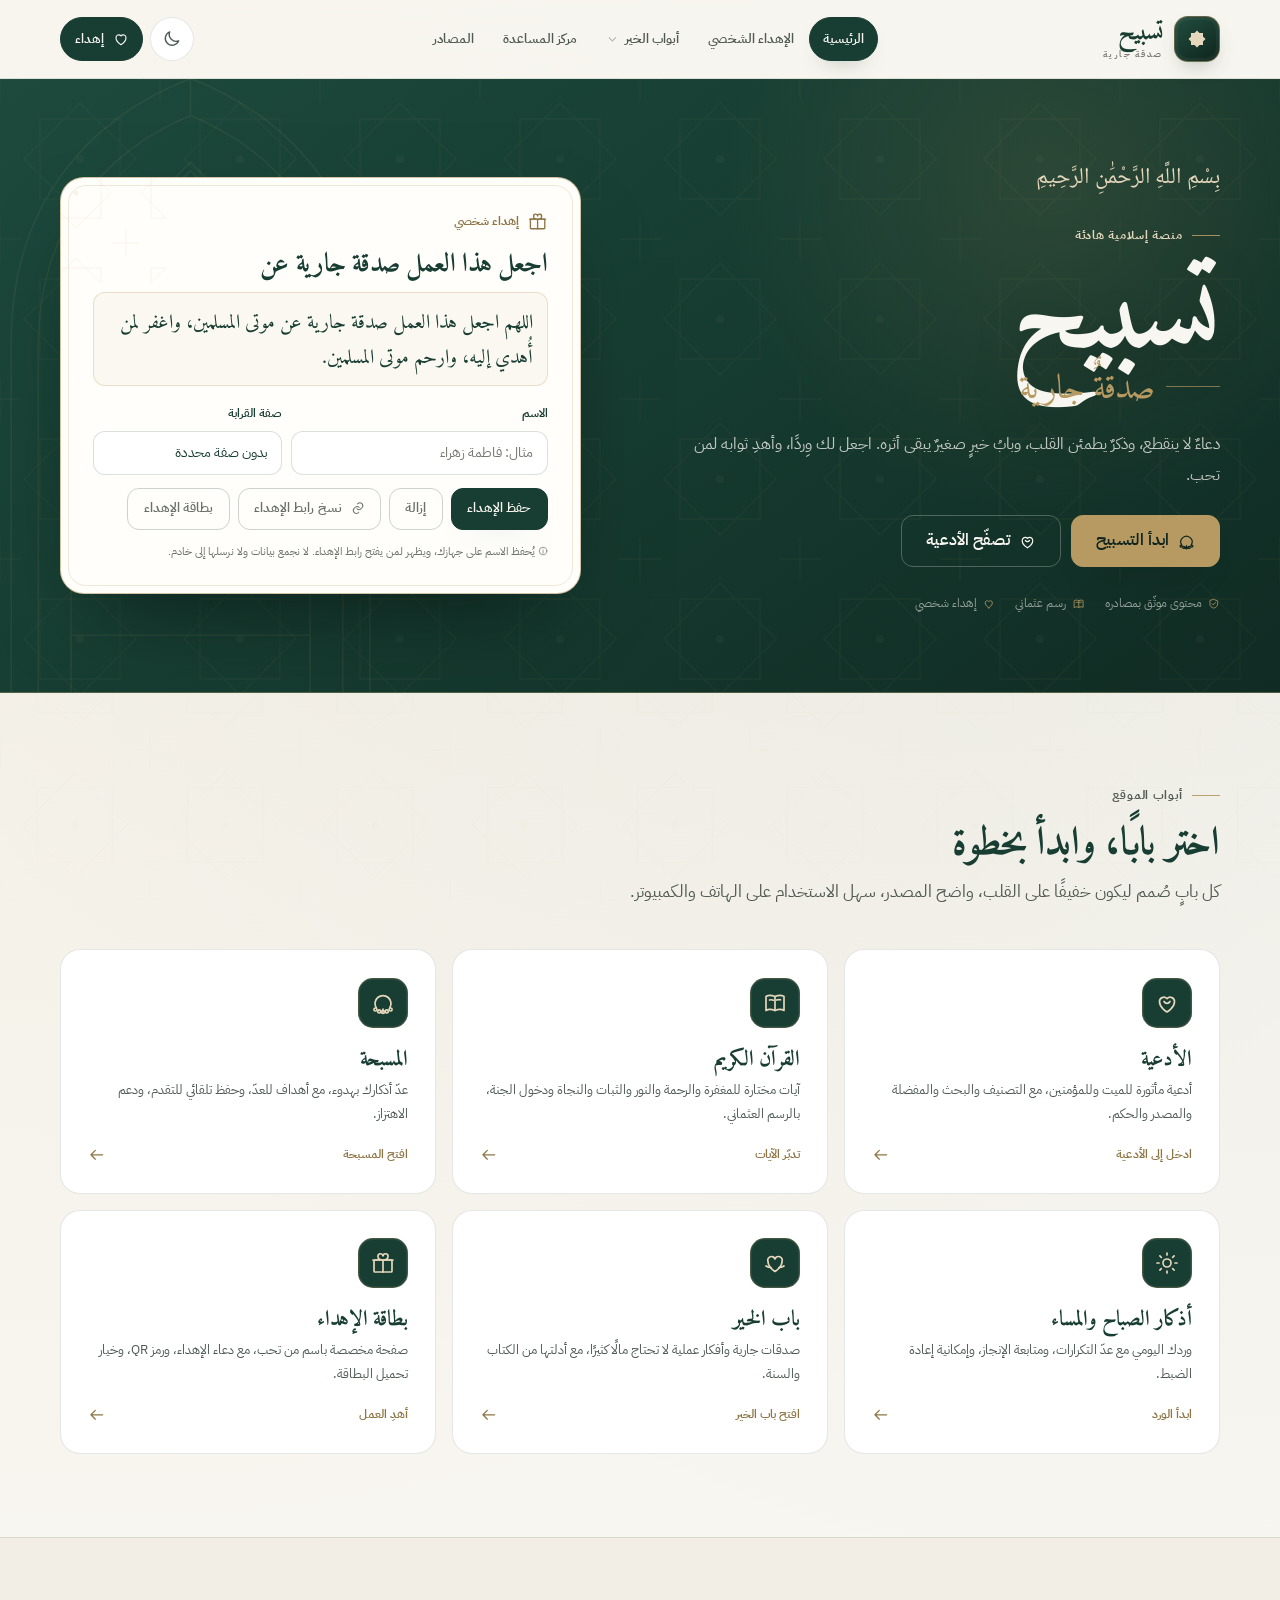
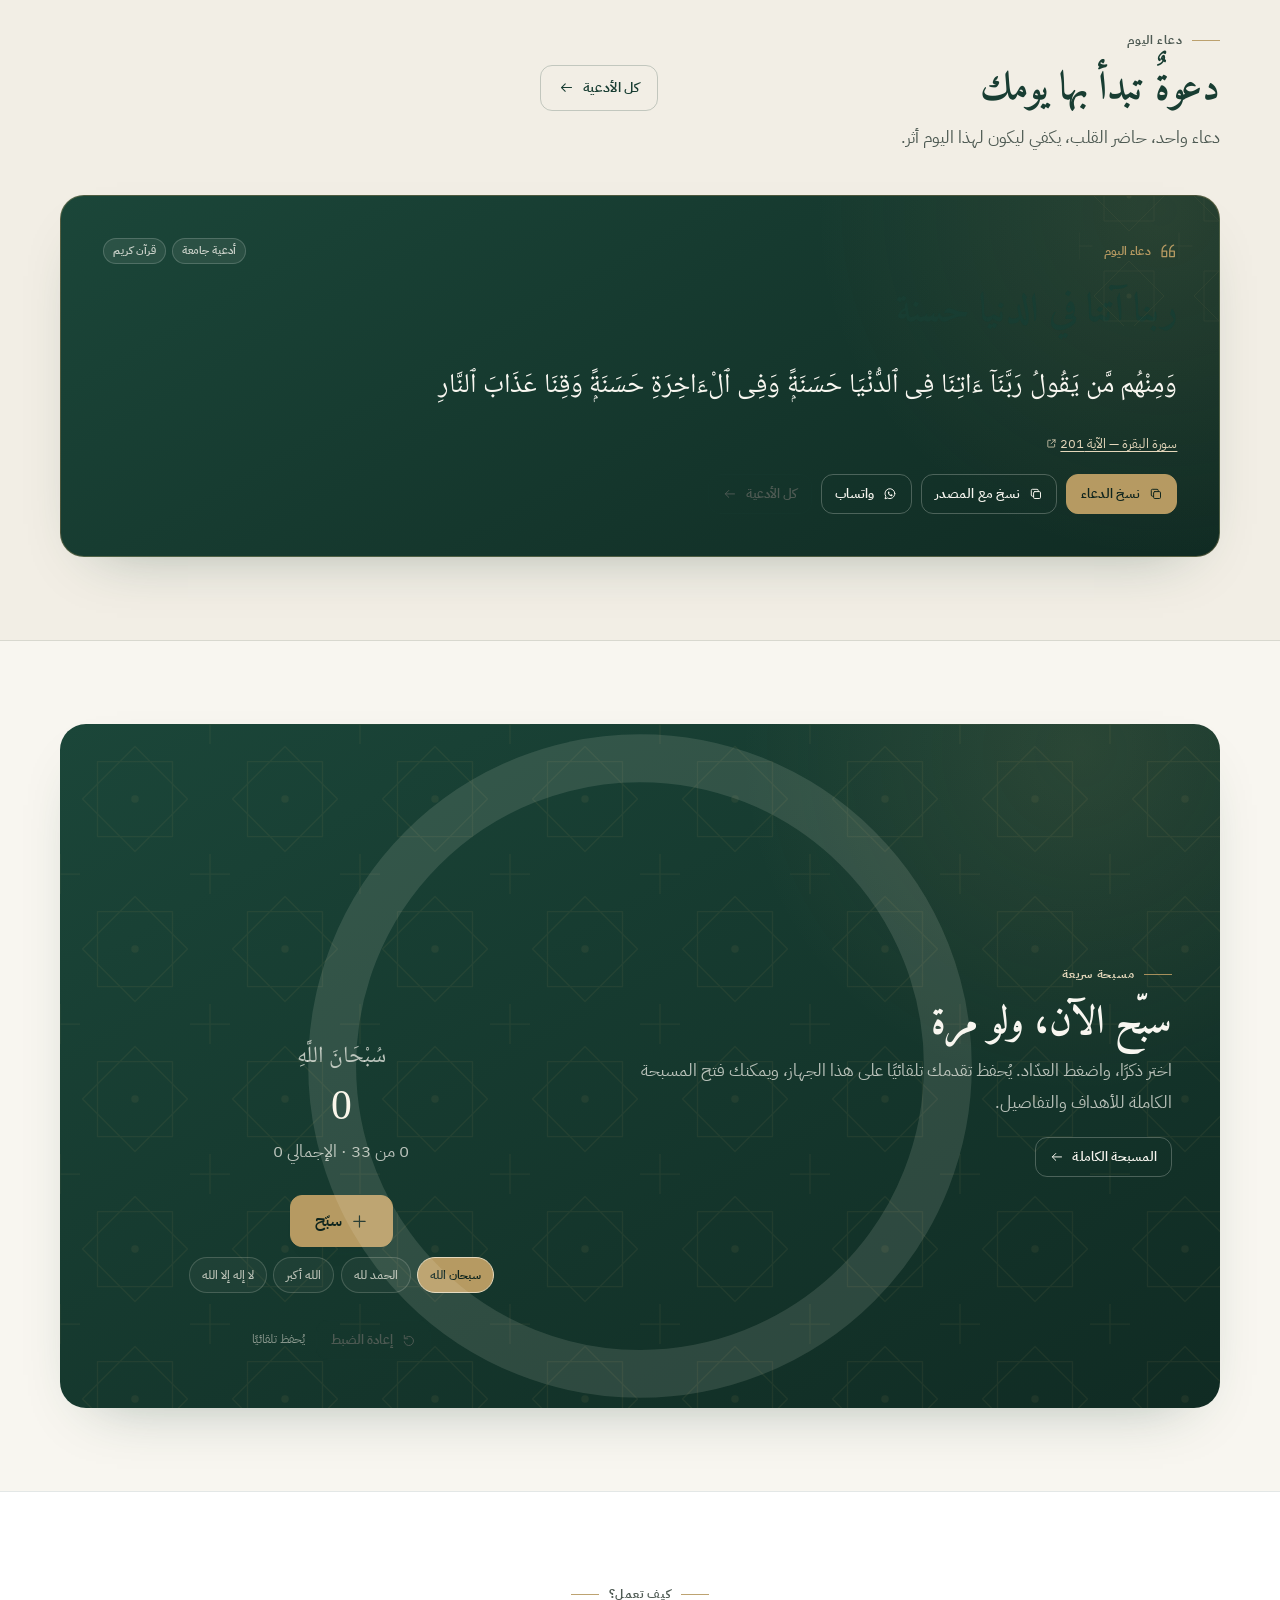
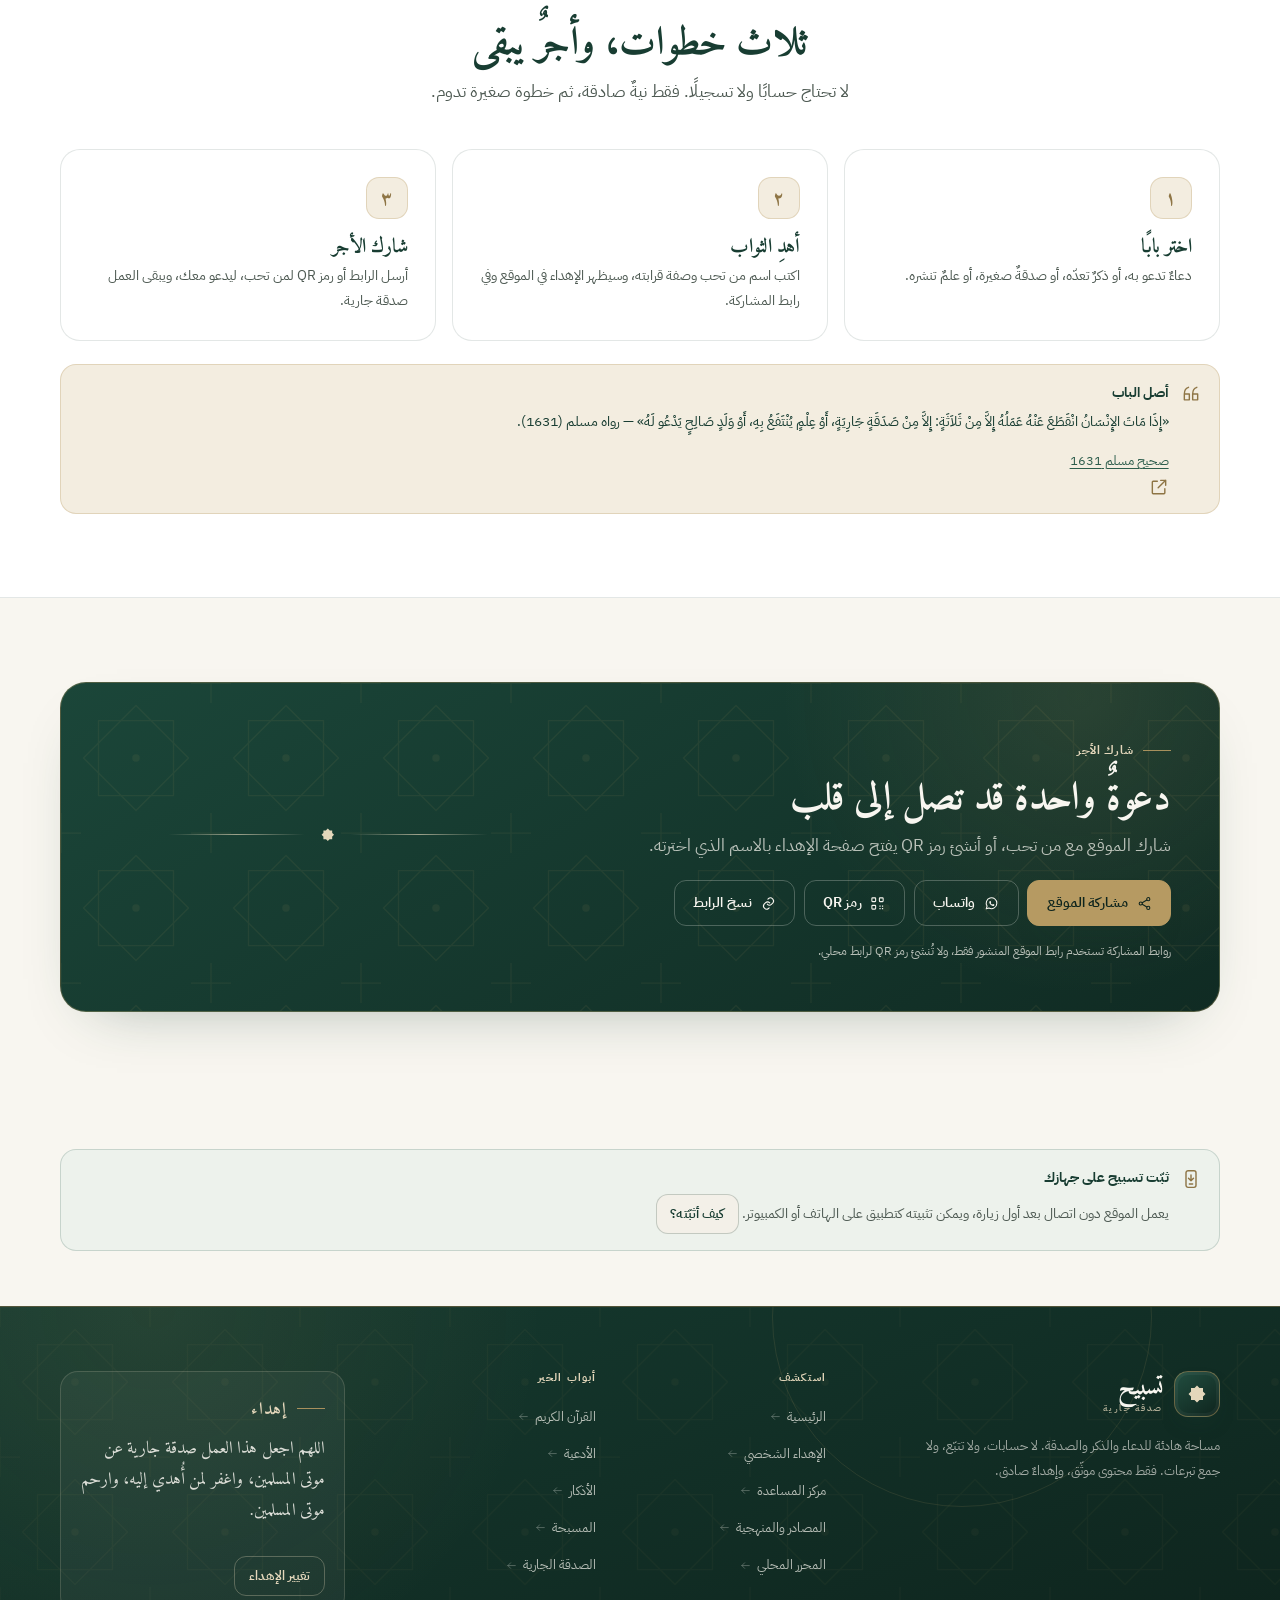
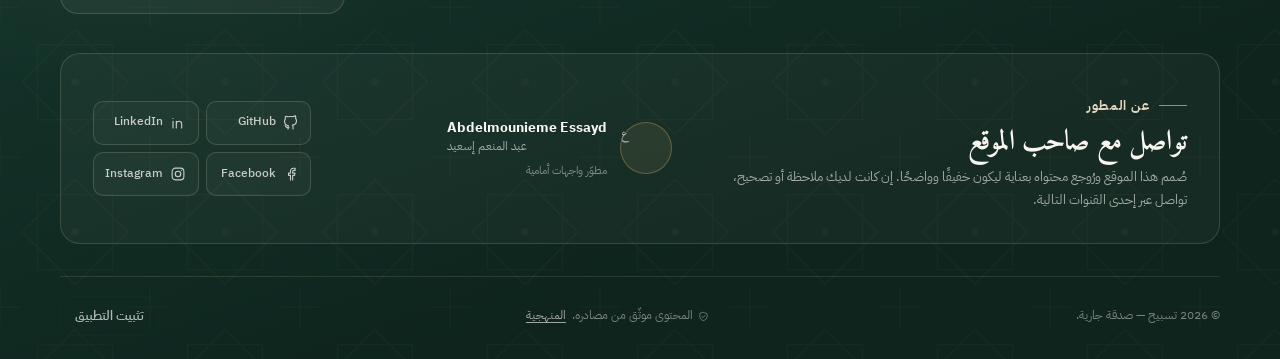
==== commit 08927d8e: "Redesign V2 with Help Center, developer section, and editor import" ====
--- a/index.html
+++ b/index.html
@@ -5,7 +5,7 @@
   <meta name="viewport" content="width=device-width, initial-scale=1, viewport-fit=cover">
   <title>تسبيح — صدقة جارية</title>
   <meta name="description" content="منصة إسلامية هادئة للأدعية والقرآن والمسبحة وأذكار الصباح والمساء وباب الخير، مع إمكانية إهداء العمل صدقة جارية عن من تحب.">
-  <meta name="theme-color" content="#0b3b2e">
+  <meta name="theme-color" content="#183d32">
   <meta name="color-scheme" content="light dark">
   <meta property="og:type" content="website">
   <meta property="og:title" content="تسبيح — صدقة جارية">
@@ -23,11 +23,15 @@
   <link rel="stylesheet" href="assets/css/pages.css">
   <link rel="stylesheet" href="assets/css/tools.css">
   <link rel="stylesheet" href="assets/css/responsive.css">
+  <link rel="stylesheet" href="assets/css/v2.css">
   <script>
     (function () {
       try {
         var theme = localStorage.getItem("tasbeeh.theme.v1");
-        if (!theme) theme = window.matchMedia && window.matchMedia("(prefers-color-scheme: dark)").matches ? "dark" : "light";
+        try { theme = JSON.parse(theme); } catch (error) {}
+        if (theme !== "dark" && theme !== "light") {
+          theme = window.matchMedia && window.matchMedia("(prefers-color-scheme: dark)").matches ? "dark" : "light";
+        }
         document.documentElement.setAttribute("data-theme", theme);
       } catch (error) {}
     })();
@@ -38,28 +42,70 @@
 
   <header class="site-header">
     <div class="container header__inner">
-      <a class="brand" href="index.html" aria-label="تسبيح — الصفحة الرئيسية">
-        <span class="brand__mark"><svg class="icon icon--fill" aria-hidden="true"><use href="assets/icons.svg#i-star"></use></svg></span>
+      <a class="brand" href="./index.html" aria-label="تسبيح — الصفحة الرئيسية">
+        <span class="brand__mark"><svg class="icon icon--fill" aria-hidden="true" focusable="false"><use href="./assets/icons.svg#i-star"></use></svg></span>
         <span class="brand__text"><strong>تسبيح</strong><small>صدقة جارية</small></span>
       </a>
       <nav class="nav" id="site-nav" aria-label="التنقل الرئيسي">
-        <a href="index.html" data-nav="home">الرئيسية</a>
-        <a href="pages/duas.html" data-nav="duas">الأدعية</a>
-        <a href="pages/quran.html" data-nav="quran">القرآن الكريم</a>
-        <a href="pages/tasbeeh.html" data-nav="tasbeeh">المسبحة</a>
-        <a href="pages/adhkar.html" data-nav="adhkar">أذكار الصباح والمساء</a>
-        <a href="pages/charity.html" data-nav="charity">باب الخير</a>
+        <div class="nav__mobile-head">
+          <span>القائمة</span>
+          <button class="icon-btn nav__close" type="button" data-nav-close aria-label="إغلاق القائمة">
+            <svg class="icon" aria-hidden="true" focusable="false"><use href="./assets/icons.svg#i-close"></use></svg>
+          </button>
+        </div>
+        <a href="./index.html" data-nav="home">الرئيسية</a>
+        <a href="./pages/sadaqa.html" data-nav="sadaqa">الإهداء الشخصي</a>
+        <div class="nav__group" data-nav-group>
+          <button class="nav__group-toggle" type="button" data-nav-group-toggle aria-expanded="false" aria-controls="nav-good-deeds">
+            <span>أبواب الخير</span>
+            <svg class="icon nav__chevron" aria-hidden="true" focusable="false"><use href="./assets/icons.svg#i-chevron-down"></use></svg>
+          </button>
+          <div class="nav__panel" id="nav-good-deeds">
+            <div class="nav__panel-head">
+              <p class="nav__panel-title">أبواب الخير</p>
+              <p class="nav__panel-sub">خمسة أبوابٍ مختارة، لكلِّ بابٍ أثره.</p>
+            </div>
+            <a href="./pages/quran.html" data-nav="quran">
+              <svg class="icon" aria-hidden="true" focusable="false"><use href="./assets/icons.svg#i-quran"></use></svg>
+              <strong>القرآن</strong><small>آيات للتدبّر</small>
+            </a>
+            <a href="./pages/duas.html" data-nav="duas">
+              <svg class="icon" aria-hidden="true" focusable="false"><use href="./assets/icons.svg#i-dua"></use></svg>
+              <strong>الأدعية</strong><small>مأثورة بمصادرها</small>
+            </a>
+            <a href="./pages/adhkar.html" data-nav="adhkar">
+              <svg class="icon" aria-hidden="true" focusable="false"><use href="./assets/icons.svg#i-sun"></use></svg>
+              <strong>الأذكار</strong><small>صباح ومساء</small>
+            </a>
+            <a href="./pages/tasbeeh.html" data-nav="tasbeeh">
+              <svg class="icon" aria-hidden="true" focusable="false"><use href="./assets/icons.svg#i-beads"></use></svg>
+              <strong>المسبحة</strong><small>عدّاد هادئ</small>
+            </a>
+            <a href="./pages/charity.html" data-nav="charity">
+              <svg class="icon" aria-hidden="true" focusable="false"><use href="./assets/icons.svg#i-hands"></use></svg>
+              <strong>الصدقة الجارية</strong><small>أبواب الخير</small>
+            </a>
+          </div>
+        </div>
+        <a href="./pages/help.html" data-nav="help">مركز المساعدة</a>
+        <a href="./pages/about.html" data-nav="about">المصادر</a>
+        <div class="nav__mobile-foot">
+          <button class="btn btn--primary btn--block" type="button" data-open-personalize data-nav-close>
+            <svg class="icon" aria-hidden="true" focusable="false"><use href="./assets/icons.svg#i-heart"></use></svg>
+            أهدِ العمل صدقة جارية
+          </button>
+        </div>
       </nav>
       <div class="header__actions">
         <button class="icon-btn" type="button" data-theme-toggle aria-label="تبديل الوضع">
-          <svg class="icon" aria-hidden="true"><use href="assets/icons.svg#i-moon"></use></svg>
+          <svg class="icon" aria-hidden="true" focusable="false"><use href="./assets/icons.svg#i-moon"></use></svg>
         </button>
         <button class="btn btn--outline btn--sm header__dedicate" type="button" data-open-personalize aria-label="إهداء العمل صدقة جارية">
-          <svg class="icon" aria-hidden="true"><use href="assets/icons.svg#i-heart"></use></svg>
+          <svg class="icon" aria-hidden="true" focusable="false"><use href="./assets/icons.svg#i-heart"></use></svg>
           <span class="btn__label">إهداء</span>
         </button>
         <button class="icon-btn nav-toggle" type="button" data-nav-toggle aria-expanded="false" aria-controls="site-nav" aria-label="فتح القائمة">
-          <svg class="icon" aria-hidden="true"><use href="assets/icons.svg#i-menu"></use></svg>
+          <svg class="icon" aria-hidden="true" focusable="false"><use href="./assets/icons.svg#i-menu"></use></svg>
         </button>
       </div>
     </div>
@@ -254,7 +300,7 @@
           <div class="callout__body">
             <span class="callout__title">أصل الباب</span>
             <p>«إِذَا مَاتَ الإِنْسَانُ انْقَطَعَ عَنْهُ عَمَلُهُ إِلاَّ مِنْ ثَلاَثَةٍ: إِلاَّ مِنْ صَدَقَةٍ جَارِيَةٍ، أَوْ عِلْمٍ يُنْتَفَعُ بِهِ، أَوْ وَلَدٍ صَالِحٍ يَدْعُو لَهُ» — رواه مسلم (1631).</p>
-            <p class="small" style="margin-top:.4rem"><a href="https://sunnah.com/muslim:1631" target="_blank" rel="noopener">صحيح مسلم 1631 <svg class="icon" aria-hidden="true"><use href="assets/icons.svg#i-external"></use></svg></a></p>
+            <p class="small" style="margin-top:.4rem"><a href="https://sunnah.com/muslim:1631" target="_blank" rel="noopener noreferrer">صحيح مسلم 1631 <svg class="icon" aria-hidden="true"><use href="assets/icons.svg#i-external"></use></svg></a></p>
           </div>
         </div>
       </div>
@@ -313,22 +359,27 @@
     <div class="container footer__inner">
       <div class="footer__top">
         <div class="footer__brand">
-          <a class="brand" href="index.html" aria-label="تسبيح — الصفحة الرئيسية">
-            <span class="brand__mark"><svg class="icon icon--fill" aria-hidden="true"><use href="assets/icons.svg#i-star"></use></svg></span>
+          <a class="brand" href="./index.html" aria-label="تسبيح — الصفحة الرئيسية">
+            <span class="brand__mark"><svg class="icon icon--fill" aria-hidden="true" focusable="false"><use href="./assets/icons.svg#i-star"></use></svg></span>
             <span class="brand__text"><strong>تسبيح</strong><small>صدقة جارية</small></span>
           </a>
           <p>مساحة هادئة للدعاء والذكر والصدقة. لا حسابات، ولا تتبّع، ولا جمع تبرعات. فقط محتوى موثّق، وإهداءٌ صادق.</p>
         </div>
-        <nav class="footer__nav" aria-label="روابط الموقع">
-          <h2>أبواب الموقع</h2>
-          <a href="index.html">الرئيسية <svg class="icon" aria-hidden="true"><use href="assets/icons.svg#i-arrow-left"></use></svg></a>
-          <a href="pages/duas.html">الأدعية <svg class="icon" aria-hidden="true"><use href="assets/icons.svg#i-arrow-left"></use></svg></a>
-          <a href="pages/quran.html">القرآن الكريم <svg class="icon" aria-hidden="true"><use href="assets/icons.svg#i-arrow-left"></use></svg></a>
-          <a href="pages/tasbeeh.html">المسبحة <svg class="icon" aria-hidden="true"><use href="assets/icons.svg#i-arrow-left"></use></svg></a>
-          <a href="pages/adhkar.html">أذكار الصباح والمساء <svg class="icon" aria-hidden="true"><use href="assets/icons.svg#i-arrow-left"></use></svg></a>
-          <a href="pages/charity.html">باب الخير <svg class="icon" aria-hidden="true"><use href="assets/icons.svg#i-arrow-left"></use></svg></a>
-          <a href="pages/about.html">المنهجية والمصادر <svg class="icon" aria-hidden="true"><use href="assets/icons.svg#i-arrow-left"></use></svg></a>
-          <a href="pages/editor.html">المحرر المحلي <svg class="icon" aria-hidden="true"><use href="assets/icons.svg#i-arrow-left"></use></svg></a>
+        <nav class="footer__nav" aria-label="استكشف الموقع">
+          <h2>استكشف</h2>
+          <a href="./index.html">الرئيسية <svg class="icon" aria-hidden="true" focusable="false"><use href="./assets/icons.svg#i-arrow-left"></use></svg></a>
+          <a href="./pages/sadaqa.html">الإهداء الشخصي <svg class="icon" aria-hidden="true" focusable="false"><use href="./assets/icons.svg#i-arrow-left"></use></svg></a>
+          <a href="./pages/help.html">مركز المساعدة <svg class="icon" aria-hidden="true" focusable="false"><use href="./assets/icons.svg#i-arrow-left"></use></svg></a>
+          <a href="./pages/about.html">المصادر والمنهجية <svg class="icon" aria-hidden="true" focusable="false"><use href="./assets/icons.svg#i-arrow-left"></use></svg></a>
+          <a href="./pages/editor.html">المحرر المحلي <svg class="icon" aria-hidden="true" focusable="false"><use href="./assets/icons.svg#i-arrow-left"></use></svg></a>
+        </nav>
+        <nav class="footer__nav" aria-label="أبواب الخير">
+          <h2>أبواب الخير</h2>
+          <a href="./pages/quran.html">القرآن الكريم <svg class="icon" aria-hidden="true" focusable="false"><use href="./assets/icons.svg#i-arrow-left"></use></svg></a>
+          <a href="./pages/duas.html">الأدعية <svg class="icon" aria-hidden="true" focusable="false"><use href="./assets/icons.svg#i-arrow-left"></use></svg></a>
+          <a href="./pages/adhkar.html">الأذكار <svg class="icon" aria-hidden="true" focusable="false"><use href="./assets/icons.svg#i-arrow-left"></use></svg></a>
+          <a href="./pages/tasbeeh.html">المسبحة <svg class="icon" aria-hidden="true" focusable="false"><use href="./assets/icons.svg#i-arrow-left"></use></svg></a>
+          <a href="./pages/charity.html">الصدقة الجارية <svg class="icon" aria-hidden="true" focusable="false"><use href="./assets/icons.svg#i-arrow-left"></use></svg></a>
         </nav>
         <div class="footer__dedication">
           <p class="eyebrow">إهداء</p>
@@ -336,9 +387,40 @@
           <button class="btn btn--outline btn--sm" type="button" data-open-personalize>تغيير الإهداء</button>
         </div>
       </div>
+
+      <section class="developer-card" aria-labelledby="developer-title">
+        <div class="developer-card__intro">
+          <p class="eyebrow">عن المطور</p>
+          <h2 id="developer-title">تواصل مع صاحب الموقع</h2>
+          <p>صُمم هذا الموقع ورُوجع محتواه بعناية ليكون خفيفًا وواضحًا. إن كانت لديك ملاحظة أو تصحيح، تواصل عبر إحدى القنوات التالية.</p>
+        </div>
+        <div class="developer-card__identity">
+          <span class="developer-card__avatar" aria-hidden="true">ع</span>
+          <div>
+            <strong>Abdelmounieme Essayd</strong>
+            <span>عبد المنعم إسعيد</span>
+            <small>مطوّر واجهات أمامية</small>
+          </div>
+        </div>
+        <div class="developer-card__links">
+          <a class="social-link" href="https://github.com/essayd" target="_blank" rel="noopener noreferrer" aria-label="GitHub — Abdelmounieme Essayd">
+            <svg class="icon" aria-hidden="true" focusable="false"><use href="./assets/icons.svg#i-github"></use></svg> GitHub
+          </a>
+          <a class="social-link" href="https://www.linkedin.com/in/abd-el-mouneime-essayd-589a63304" target="_blank" rel="noopener noreferrer" aria-label="LinkedIn — Abdelmounieme Essayd">
+            <svg class="icon" aria-hidden="true" focusable="false"><use href="./assets/icons.svg#i-linkedin"></use></svg> LinkedIn
+          </a>
+          <a class="social-link" href="https://www.facebook.com/share/1FzVx9LVn7/" target="_blank" rel="noopener noreferrer" aria-label="Facebook — Abdelmounieme Essayd">
+            <svg class="icon" aria-hidden="true" focusable="false"><use href="./assets/icons.svg#i-facebook"></use></svg> Facebook
+          </a>
+          <a class="social-link" href="https://www.instagram.com/ess._.moun3im" target="_blank" rel="noopener noreferrer" aria-label="Instagram — Abdelmounieme Essayd">
+            <svg class="icon" aria-hidden="true" focusable="false"><use href="./assets/icons.svg#i-instagram"></use></svg> Instagram
+          </a>
+        </div>
+      </section>
+
       <div class="footer__bottom">
         <p>© <span data-year>2026</span> تسبيح — صدقة جارية.</p>
-        <p class="footer__note"><svg class="icon" aria-hidden="true"><use href="assets/icons.svg#i-shield"></use></svg> المحتوى موثّق من مصادره. <a href="pages/about.html">المنهجية</a></p>
+        <p class="footer__note"><svg class="icon" aria-hidden="true" focusable="false"><use href="./assets/icons.svg#i-shield"></use></svg> المحتوى موثّق من مصادره. <a href="./pages/about.html">المنهجية</a></p>
         <p><button class="btn btn--ghost btn--sm" type="button" data-install-app>تثبيت التطبيق</button></p>
       </div>
     </div>
--- a/assets/css/v2.css
+++ b/assets/css/v2.css
@@ -0,0 +1,1279 @@
+/* =========================================================
+   تسبيح — V2 design layer
+   Forest green · ivory · muted gold
+   Loaded after the original stylesheets; overrides tokens,
+   header/navigation, shared surfaces, footer and Help Center.
+   ========================================================= */
+
+/* ---------- 1. Tokens ---------- */
+:root {
+  --emerald-950: #0e241d;
+  --emerald-900: #183d32;
+  --emerald-800: #224e40;
+  --emerald-700: #2d5d4c;
+  --emerald-600: #3a705c;
+  --ivory: #f8f6f0;
+  --ivory-deep: #efebe1;
+  --bg: #f8f6f0;
+  --bg-deep: #f2eee5;
+  --surface: #ffffff;
+  --surface-raised: #ffffff;
+  --surface-muted: #f3f0e8;
+  --surface-tint: #edf2ec;
+  --ink: #183d32;
+  --ink-2: #4e5a53;
+  --ink-3: #77766f;
+  --line: rgba(24, 61, 50, 0.12);
+  --line-strong: rgba(24, 61, 50, 0.22);
+  --gold: #b69a62;
+  --gold-deep: #8e7545;
+  --gold-soft: #e4d7bb;
+  --gold-pale: #f3ede0;
+  --success: #2c6a50;
+  --danger: #9b3b32;
+  --danger-soft: #f8e8e4;
+  --shadow-sm: 0 1px 2px rgba(24, 61, 50, 0.04), 0 10px 30px -22px rgba(24, 61, 50, 0.28);
+  --shadow-md: 0 24px 60px -36px rgba(24, 61, 50, 0.42);
+  --shadow-lg: 0 40px 90px -48px rgba(24, 61, 50, 0.52);
+  --radius-sm: 10px;
+  --radius: 16px;
+  --radius-lg: 22px;
+  --radius-xl: 30px;
+  --container: 1160px;
+  --header-h: 78px;
+  --font-display: "Amiri", "Times New Roman", serif;
+  --font-quran: "Noto Naskh Arabic", "Amiri", serif;
+  --font-ui: "IBM Plex Sans Arabic", "Segoe UI", Tahoma, sans-serif;
+}
+
+[data-theme="dark"] {
+  --emerald-950: #07130f;
+  --emerald-900: #0d211a;
+  --emerald-800: #133027;
+  --emerald-700: #1d4538;
+  --emerald-600: #2a5a49;
+  --ivory: #f4f1e8;
+  --ivory-deep: #e9e4d8;
+  --bg: #0b1914;
+  --bg-deep: #0e1f19;
+  --surface: #12261f;
+  --surface-raised: #152b23;
+  --surface-muted: #183028;
+  --surface-tint: #14291f;
+  --ink: #f4f1e8;
+  --ink-2: #c2cec6;
+  --ink-3: #96a39a;
+  --line: rgba(244, 241, 232, 0.1);
+  --line-strong: rgba(244, 241, 232, 0.2);
+  --gold: #c3a771;
+  --gold-deep: #d8be8a;
+  --gold-soft: #3a3426;
+  --gold-pale: #2a271c;
+  --success: #72c29d;
+  --danger: #e08b80;
+  --danger-soft: #3a211e;
+  --shadow-sm: 0 1px 2px rgba(0, 0, 0, 0.24), 0 12px 28px -22px rgba(0, 0, 0, 0.7);
+  --shadow-md: 0 26px 60px -36px rgba(0, 0, 0, 0.8);
+  --shadow-lg: 0 44px 100px -48px rgba(0, 0, 0, 0.9);
+}
+
+/* ---------- 2. Base polish ---------- */
+html { scroll-padding-top: calc(var(--header-h) + 20px); }
+
+body {
+  background-color: var(--bg);
+  background-image:
+    radial-gradient(circle at 8% 0%, rgba(182, 154, 98, 0.1), transparent 30%),
+    radial-gradient(circle at 96% 4%, rgba(24, 61, 50, 0.055), transparent 28%);
+  color: var(--ink);
+  letter-spacing: 0;
+}
+
+[data-theme="dark"] body {
+  background-image:
+    radial-gradient(circle at 8% 0%, rgba(195, 167, 113, 0.07), transparent 30%),
+    radial-gradient(circle at 96% 4%, rgba(29, 69, 56, 0.28), transparent 30%);
+}
+
+body::before { opacity: 0.018; }
+[data-theme="dark"] body::before { opacity: 0.03; }
+
+h1, h2, h3, h4, h5, h6 {
+  color: var(--ink);
+  font-family: var(--font-display);
+  letter-spacing: -0.005em;
+}
+
+h1 { font-size: clamp(2.35rem, 4.7vw, 3.9rem); line-height: 1.22; }
+h2 { font-size: clamp(1.75rem, 3.1vw, 2.5rem); line-height: 1.3; }
+h3 { font-size: clamp(1.18rem, 1.7vw, 1.45rem); }
+
+p { line-height: 1.9; }
+
+a { color: var(--emerald-700); }
+[data-theme="dark"] a { color: var(--gold-deep); }
+
+::selection { background: var(--gold-soft); color: var(--emerald-950); }
+
+:focus-visible {
+  outline: 3px solid var(--gold);
+  outline-offset: 3px;
+}
+
+.container { width: min(calc(100% - clamp(32px, 6vw, 64px)), var(--container)); }
+
+.skip-link { background: var(--emerald-900); color: var(--ivory); border-radius: 0 0 12px 12px; }
+
+.eyebrow {
+  color: var(--gold-deep);
+  font-size: 0.76rem;
+  font-weight: 700;
+  letter-spacing: 0.06em;
+}
+.eyebrow::before { width: 28px; background: var(--gold); opacity: 0.9; }
+.eyebrow--center::after { width: 28px; background: var(--gold); opacity: 0.9; }
+
+.section { padding: clamp(3.6rem, 6.5vw, 6rem) 0; }
+.section--tight { padding: clamp(2.4rem, 4.5vw, 3.4rem) 0; }
+.section--soft { background: var(--bg-deep); border-block: 1px solid var(--line); }
+.section--paper { background: var(--surface); border-block: 1px solid var(--line); }
+.section-head { max-width: 680px; margin-bottom: clamp(1.8rem, 3.2vw, 2.8rem); }
+.section-head h2 { margin-bottom: 0.55rem; }
+.section-head p { color: var(--ink-2); }
+
+.lead, .muted { color: var(--ink-2); }
+
+/* ---------- 3. Buttons & controls ---------- */
+.btn {
+  min-height: 46px;
+  padding: 0.68rem 1.15rem;
+  border-radius: 12px;
+  border-color: var(--line-strong);
+  font-size: 0.87rem;
+  font-weight: 600;
+  letter-spacing: 0.005em;
+  transition: background-color 0.22s var(--ease), border-color 0.22s var(--ease), color 0.22s var(--ease), transform 0.22s var(--ease), box-shadow 0.22s var(--ease);
+}
+.btn--sm { min-height: 40px; padding: 0.48rem 0.85rem; font-size: 0.8rem; }
+.btn--lg { min-height: 52px; padding: 0.85rem 1.5rem; font-size: 0.98rem; }
+.btn--primary {
+  border-color: var(--emerald-900);
+  background: var(--emerald-900);
+  color: var(--ivory);
+  box-shadow: 0 14px 30px -20px rgba(24, 61, 50, 0.7);
+}
+.btn--primary:hover {
+  border-color: var(--emerald-800);
+  background: var(--emerald-800);
+  color: var(--ivory);
+  box-shadow: 0 18px 34px -20px rgba(24, 61, 50, 0.55);
+}
+.btn--gold {
+  border-color: var(--gold);
+  background: var(--gold);
+  color: var(--emerald-950);
+}
+.btn--gold:hover { background: #c5aa73; border-color: #c5aa73; color: var(--emerald-950); }
+.btn--outline { border-color: var(--line-strong); background: transparent; color: var(--ink); }
+.btn--outline:hover { border-color: var(--gold); background: var(--gold-pale); color: var(--ink); }
+.btn--soft { background: var(--surface-muted); color: var(--ink); }
+.btn--soft:hover { background: var(--gold-pale); }
+.btn--ghost { color: var(--ink-2); }
+.btn--ghost:hover { background: var(--surface-muted); color: var(--ink); }
+.btn--danger { border-color: rgba(155, 59, 50, 0.28); color: var(--danger); }
+.btn--danger:hover { background: var(--danger-soft); }
+[data-theme="dark"] .btn--primary { background: var(--emerald-800); border-color: var(--emerald-800); color: var(--ivory); }
+[data-theme="dark"] .btn--outline:hover { color: var(--gold-deep); }
+
+.icon-btn {
+  width: 44px;
+  height: 44px;
+  border-radius: 999px;
+  border: 1px solid var(--line);
+  background: var(--surface);
+  color: var(--ink-2);
+  transition: background-color 0.2s var(--ease), color 0.2s var(--ease), border-color 0.2s var(--ease), transform 0.2s var(--ease);
+}
+.icon-btn:hover { background: var(--gold-pale); border-color: var(--gold-soft); color: var(--emerald-900); transform: translateY(-1px); }
+
+.input, .select, .textarea {
+  min-height: 48px;
+  border-color: var(--line-strong);
+  border-radius: 12px;
+  background: var(--surface);
+  color: var(--ink);
+  font-size: 0.92rem;
+}
+.input:focus, .select:focus, .textarea:focus {
+  border-color: var(--gold);
+  box-shadow: 0 0 0 4px rgba(182, 154, 98, 0.16);
+}
+.input:hover, .select:hover, .textarea:hover { border-color: var(--gold); }
+.field > label, .field__label { color: var(--ink); font-size: 0.82rem; }
+.field__hint { color: var(--ink-3); }
+
+.chip {
+  min-height: 42px;
+  padding: 0.46rem 0.9rem;
+  border-color: var(--line);
+  background: var(--surface);
+  color: var(--ink-2);
+  font-size: 0.82rem;
+}
+.chip:hover { border-color: var(--gold); background: var(--gold-pale); color: var(--ink); }
+.chip.is-active { border-color: var(--emerald-900); background: var(--emerald-900); color: var(--ivory); }
+.chip.is-active .chip__count { background: rgba(255, 255, 255, 0.16); }
+
+.badge { border-color: var(--line); background: var(--surface-muted); color: var(--ink-2); }
+.badge--gold { border-color: rgba(182, 154, 98, 0.36); background: var(--gold-pale); color: var(--gold-deep); }
+.badge--quran, .badge--emerald { border-color: rgba(45, 93, 76, 0.25); background: var(--surface-tint); color: var(--emerald-700); }
+[data-theme="dark"] .badge--quran, [data-theme="dark"] .badge--emerald { color: #9bd3b8; }
+.badge--hadith { border-color: rgba(182, 154, 98, 0.3); background: var(--gold-pale); color: var(--gold-deep); }
+.badge--grade { border-color: rgba(45, 93, 76, 0.25); background: var(--surface-tint); color: var(--success); }
+.badge--local { border-color: rgba(155, 59, 50, 0.24); background: var(--danger-soft); color: var(--danger); }
+
+/* ---------- 4. Header & navigation ---------- */
+.site-header {
+  position: sticky;
+  top: 0;
+  z-index: 80;
+  border-bottom: 1px solid var(--line);
+  background: rgba(248, 246, 240, 0.94);
+  -webkit-backdrop-filter: blur(16px) saturate(1.15);
+  backdrop-filter: blur(16px) saturate(1.15);
+  box-shadow: none;
+}
+[data-theme="dark"] .site-header { background: rgba(11, 25, 20, 0.94); }
+.site-header.is-scrolled {
+  box-shadow: 0 16px 40px -32px rgba(24, 61, 50, 0.6);
+  border-bottom-color: var(--line-strong);
+}
+
+.header__inner {
+  display: flex;
+  align-items: center;
+  gap: 0.9rem;
+  min-height: var(--header-h);
+}
+
+.brand { gap: 0.7rem; text-decoration: none; }
+.brand__mark {
+  width: 46px;
+  height: 46px;
+  border: 1px solid rgba(182, 154, 98, 0.52);
+  border-radius: 14px;
+  background: linear-gradient(145deg, var(--emerald-800), var(--emerald-950));
+  color: var(--gold-soft);
+  box-shadow: inset 0 0 0 3px rgba(248, 246, 240, 0.045), 0 10px 24px -14px rgba(24, 61, 50, 0.8);
+}
+.brand:hover .brand__mark {
+  transform: rotate(6deg) scale(1.03);
+  box-shadow: inset 0 0 0 3px rgba(248, 246, 240, 0.06), 0 0 0 4px rgba(182, 154, 98, 0.12);
+}
+.brand__mark .icon { width: 24px; height: 24px; }
+.brand__text strong {
+  color: var(--ink);
+  font-family: var(--font-display);
+  font-size: 1.55rem;
+  line-height: 1;
+}
+.brand__text small {
+  margin-top: 0.28rem;
+  color: var(--ink-3);
+  font-size: 0.58rem;
+  letter-spacing: 0.16em;
+}
+[data-theme="dark"] .brand__text strong { color: var(--ink); }
+
+.nav {
+  display: flex;
+  align-items: center;
+  justify-content: center;
+  gap: 0.1rem;
+  margin-inline: auto;
+}
+.nav > a,
+.nav__group-toggle {
+  display: inline-flex;
+  align-items: center;
+  gap: 0.35rem;
+  min-height: 44px;
+  padding: 0.52rem 0.8rem;
+  border: 1px solid transparent;
+  border-radius: 999px;
+  background: transparent;
+  color: var(--ink-2);
+  font-size: 0.84rem;
+  font-weight: 600;
+  line-height: 1.2;
+  text-decoration: none;
+  white-space: nowrap;
+  transition: background-color 0.2s var(--ease), color 0.2s var(--ease), border-color 0.2s var(--ease);
+}
+.nav > a:hover,
+.nav__group-toggle:hover { background: var(--surface-muted); color: var(--emerald-900); }
+.nav > a[aria-current="page"],
+.nav__group-toggle.is-active {
+  border-color: var(--emerald-900);
+  background: var(--emerald-900);
+  color: var(--ivory);
+  box-shadow: 0 10px 24px -18px rgba(24, 61, 50, 0.9);
+}
+[data-theme="dark"] .nav > a[aria-current="page"],
+[data-theme="dark"] .nav__group-toggle.is-active { border-color: var(--emerald-700); background: var(--emerald-700); }
+
+.nav__group { position: relative; }
+.nav__chevron { width: 0.8rem; height: 0.8rem; opacity: 0.7; transition: transform 0.2s var(--ease); }
+.nav__group.is-open .nav__chevron { transform: rotate(180deg); }
+
+.nav__panel {
+  position: absolute;
+  top: calc(100% + 12px);
+  inset-inline-start: 50%;
+  z-index: 85;
+  display: grid;
+  grid-template-columns: repeat(2, minmax(0, 1fr));
+  gap: 0.3rem;
+  width: min(460px, 88vw);
+  padding: 0.75rem;
+  border: 1px solid var(--line);
+  border-radius: 20px;
+  background: var(--surface);
+  box-shadow: var(--shadow-lg);
+  opacity: 0;
+  visibility: hidden;
+  pointer-events: none;
+  transform: translateX(50%) translateY(-6px);
+  transition: opacity 0.2s var(--ease), transform 0.2s var(--ease), visibility 0.2s;
+}
+.nav__group.is-open .nav__panel {
+  opacity: 1;
+  visibility: visible;
+  pointer-events: auto;
+  transform: translateX(50%) translateY(0);
+}
+.nav__panel-head {
+  grid-column: 1 / -1;
+  padding: 0.5rem 0.65rem 0.6rem;
+  border-bottom: 1px solid var(--line);
+  margin-bottom: 0.2rem;
+}
+.nav__panel-title {
+  margin: 0;
+  color: var(--gold-deep);
+  font-size: 0.7rem;
+  font-weight: 700;
+  letter-spacing: 0.08em;
+}
+.nav__panel-sub {
+  margin: 0.2rem 0 0;
+  color: var(--ink-3);
+  font-size: 0.71rem;
+  line-height: 1.6;
+}
+.nav__panel a {
+  display: grid;
+  grid-template-columns: 38px minmax(0, 1fr);
+  grid-template-rows: auto auto;
+  align-items: center;
+  column-gap: 0.6rem;
+  min-height: 58px;
+  padding: 0.55rem 0.6rem;
+  border-radius: 12px;
+  color: var(--ink);
+  text-decoration: none;
+  transition: background-color 0.2s var(--ease);
+}
+.nav__panel a:hover { background: var(--surface-muted); }
+.nav__panel a .icon {
+  grid-row: 1 / 3;
+  width: 38px;
+  height: 38px;
+  padding: 0.55rem;
+  border: 1px solid rgba(182, 154, 98, 0.24);
+  border-radius: 11px;
+  background: var(--gold-pale);
+  color: var(--gold-deep);
+}
+.nav__panel a strong { align-self: end; color: var(--ink); font-size: 0.82rem; font-weight: 600; }
+.nav__panel a small { align-self: start; color: var(--ink-3); font-size: 0.68rem; }
+
+.nav__mobile-head,
+.nav__mobile-foot { display: none; }
+
+.header__actions { display: flex; align-items: center; gap: 0.4rem; flex: none; margin-inline-start: 0; }
+.header__dedicate {
+  min-height: 44px;
+  border-color: var(--emerald-900);
+  background: var(--emerald-900);
+  color: var(--ivory);
+  border-radius: 999px;
+}
+.header__dedicate:hover { border-color: var(--gold); background: var(--gold); color: var(--emerald-950); }
+.header__dedicate .icon { width: 1rem; height: 1rem; }
+
+.nav-toggle { display: none; }
+
+/* ---------- 5. Heroes ---------- */
+.hero {
+  border-bottom: 1px solid rgba(182, 154, 98, 0.32);
+  background:
+    radial-gradient(circle at 82% 18%, rgba(182, 154, 98, 0.14), transparent 28%),
+    linear-gradient(145deg, #1d4a3d 0%, #163b30 52%, #102b23 100%);
+  color: var(--ivory);
+}
+.hero::before { opacity: 0.05; background-size: 160px 160px; }
+.hero::after {
+  inset-inline-start: auto;
+  inset-inline-end: -120px;
+  opacity: 0.09;
+  width: min(52vw, 620px);
+}
+.hero__inner {
+  grid-template-columns: minmax(0, 1.05fr) minmax(0, 0.95fr);
+  gap: clamp(2rem, 5vw, 4.2rem);
+  padding: clamp(3rem, 6vw, 5.2rem) 0;
+}
+.hero__basmala {
+  color: var(--gold-soft);
+  font-size: clamp(1.1rem, 1.8vw, 1.42rem);
+}
+.hero__copy .eyebrow { color: var(--gold-soft); }
+.hero__title-main {
+  color: var(--ivory);
+  font-size: clamp(4.2rem, 9vw, 7.2rem);
+  line-height: 0.9;
+  text-shadow: 0 16px 50px rgba(0, 0, 0, 0.22);
+}
+.hero__title-sub { color: var(--gold); }
+.hero__lead { color: rgba(248, 246, 240, 0.76); }
+.hero__actions { gap: 0.65rem; }
+.hero__actions .btn--primary {
+  border-color: var(--gold);
+  background: var(--gold);
+  color: var(--emerald-950);
+  box-shadow: 0 18px 36px -24px rgba(0, 0, 0, 0.8);
+}
+.hero__actions .btn--primary:hover { border-color: #c9af7b; background: #c9af7b; color: var(--emerald-950); }
+.hero__actions .btn--outline { border-color: rgba(248, 246, 240, 0.26); color: var(--ivory); }
+.hero__actions .btn--outline:hover { border-color: var(--gold-soft); background: rgba(248, 246, 240, 0.08); color: #fffaf0; }
+.hero__meta { color: rgba(248, 246, 240, 0.56); }
+.hero__meta .icon { color: var(--gold); }
+
+.page-hero {
+  border-bottom: 1px solid var(--line);
+  background:
+    radial-gradient(circle at 90% 8%, rgba(182, 154, 98, 0.12), transparent 26%),
+    linear-gradient(180deg, #fffefb, var(--bg));
+  padding: clamp(2.2rem, 4.6vw, 3.8rem) 0 clamp(2rem, 4vw, 3rem);
+}
+[data-theme="dark"] .page-hero {
+  background:
+    radial-gradient(circle at 90% 8%, rgba(195, 167, 113, 0.1), transparent 28%),
+    linear-gradient(180deg, var(--bg-deep), var(--bg));
+}
+.page-hero::after {
+  inset-inline-start: auto;
+  inset-inline-end: -90px;
+  bottom: -160px;
+  width: 380px;
+  height: 380px;
+  border-color: rgba(182, 154, 98, 0.18);
+}
+.page-hero__inner { gap: 0.8rem; max-width: 860px; }
+.page-hero h1 { font-size: clamp(2.15rem, 4.4vw, 3.5rem); }
+.page-hero p { color: var(--ink-2); }
+.breadcrumbs { color: var(--ink-3); font-size: 0.76rem; }
+.breadcrumbs a { color: var(--ink-3); text-decoration: none; }
+.breadcrumbs a:hover { color: var(--gold-deep); }
+
+/* ---------- 6. Home & shared surfaces ---------- */
+.dedication-card {
+  --paper: #fffefb;
+  --paper-2: #ffffff;
+  --paper-ink: #183d32;
+  --paper-soft: #6a716b;
+  --paper-line: rgba(24, 61, 50, 0.16);
+  border-color: rgba(182, 154, 98, 0.58);
+  border-radius: 24px;
+  box-shadow: 0 40px 90px -40px rgba(0, 0, 0, 0.55);
+}
+.dedication-card::before { border-color: rgba(182, 154, 98, 0.22); border-radius: 18px; }
+.dedication-card h2 { color: var(--emerald-900); }
+.dedication-card__current { border-color: rgba(182, 154, 98, 0.28); background: #fbf8f1; color: var(--emerald-900); }
+.dedication-form .input, .dedication-form .select { min-height: 44px; }
+.dedication-form__actions .btn { min-height: 42px; }
+.dedication-form__actions .btn--primary { background: var(--emerald-900); border-color: var(--emerald-900); color: var(--ivory); }
+.dedication-form__actions .btn--primary:hover { background: var(--emerald-800); }
+
+.card, .dua-card, .verse-card, .dhikr-card, .charity-card, .editor-form-card, .editor-sidebar, .editor-export, .editor-danger-zone, .about-fact, .about-callout {
+  border-color: var(--line);
+  border-radius: var(--radius-lg);
+  background: var(--surface);
+  box-shadow: var(--shadow-sm);
+}
+.card { padding: clamp(1.3rem, 2.6vw, 2rem); }
+.card--soft { background: var(--surface-muted); }
+.card--paper { background: var(--surface-raised); }
+.card--ornate::before { border-color: var(--line); border-radius: calc(var(--radius-lg) - 5px); }
+.card__actions { gap: 0.55rem; }
+
+.portal-grid { gap: 1rem; }
+.portal-card {
+  padding: clamp(1.25rem, 2.2vw, 1.7rem);
+  border-color: var(--line);
+  border-radius: 20px;
+  box-shadow: none;
+}
+.portal-card:hover {
+  border-color: rgba(182, 154, 98, 0.5);
+  background: var(--surface);
+  box-shadow: var(--shadow-md);
+  transform: translateY(-3px);
+}
+.portal-card__icon {
+  width: 50px;
+  height: 50px;
+  border: 1px solid rgba(182, 154, 98, 0.28);
+  border-radius: 15px;
+  background: var(--emerald-900);
+  color: var(--gold-soft);
+  box-shadow: inset 0 0 0 1px rgba(248, 246, 240, 0.06);
+}
+.portal-card__icon .icon { width: 24px; height: 24px; }
+.portal-card h3 { font-size: 1.35rem; }
+.portal-card__foot { color: var(--gold-deep); }
+
+.daily-card {
+  border-color: rgba(182, 154, 98, 0.35);
+  border-radius: 24px;
+  background:
+    radial-gradient(circle at 95% 4%, rgba(182, 154, 98, 0.13), transparent 30%),
+    linear-gradient(150deg, #1b4639, #102b23);
+  color: var(--ivory);
+  box-shadow: var(--shadow-md);
+}
+.daily-card__quote { color: var(--gold); }
+.daily-card__text { color: var(--ivory); }
+.daily-card__source { color: rgba(248, 246, 240, 0.68); }
+.daily-card__source a { color: var(--gold-soft); }
+.daily-card .badge { border-color: rgba(248, 246, 240, 0.18); background: rgba(248, 246, 240, 0.08); color: rgba(248, 246, 240, 0.78); }
+.daily-card .badge--gold { border-color: rgba(182, 154, 98, 0.34); background: rgba(182, 154, 98, 0.13); color: var(--gold-soft); }
+.daily-card .badge--quran, .daily-card .badge--hadith, .daily-card .badge--general { border-color: rgba(248, 246, 240, 0.18); background: rgba(248, 246, 240, 0.08); color: rgba(248, 246, 240, 0.78); }
+.daily-card .btn--primary { border-color: var(--gold); background: var(--gold); color: var(--emerald-950); }
+.daily-card .btn--outline { border-color: rgba(248, 246, 240, 0.25); color: var(--ivory); }
+.daily-card .btn--outline:hover { border-color: var(--gold-soft); background: rgba(248, 246, 240, 0.08); color: #fffaf0; }
+
+.quick-panel, .share-panel {
+  border-color: rgba(182, 154, 98, 0.35);
+  border-radius: 26px;
+  background:
+    radial-gradient(circle at 88% 4%, rgba(182, 154, 98, 0.13), transparent 28%),
+    linear-gradient(150deg, #1b4639, #102b23);
+  box-shadow: var(--shadow-md);
+}
+.quick-panel h2, .share-panel h2 { color: var(--ivory); }
+.quick-panel p, .share-panel p { color: rgba(248, 246, 240, 0.72); }
+.quick-panel .eyebrow, .share-panel .eyebrow { color: var(--gold-soft); }
+.quick-panel__actions .btn--outline, .share-panel__actions .btn--outline { border-color: rgba(248, 246, 240, 0.25); color: var(--ivory); }
+.quick-panel__actions .btn--outline:hover, .share-panel__actions .btn--outline:hover { border-color: var(--gold-soft); background: rgba(248, 246, 240, 0.08); color: #fffaf0; }
+.share-panel .btn--primary { border-color: var(--gold); background: var(--gold); color: var(--emerald-950); }
+
+.steps { gap: 1rem; }
+.step {
+  padding: clamp(1.2rem, 2.4vw, 1.7rem);
+  border: 1px solid var(--line);
+  border-radius: 20px;
+  background: var(--surface);
+  box-shadow: none;
+}
+.step__number {
+  display: grid;
+  place-items: center;
+  width: 42px;
+  height: 42px;
+  border: 1px solid rgba(182, 154, 98, 0.3);
+  border-radius: 13px;
+  background: var(--gold-pale);
+  color: var(--gold-deep);
+  font-family: var(--font-display);
+  font-size: 1.2rem;
+}
+.step h3 { font-size: 1.25rem; }
+.step p { color: var(--ink-2); }
+
+.callout { border-color: var(--line); border-radius: 16px; background: var(--surface); }
+.callout--gold { border-color: rgba(182, 154, 98, 0.3); background: var(--gold-pale); }
+.callout--emerald { border-color: rgba(45, 93, 76, 0.2); background: var(--surface-tint); }
+.callout__title { color: var(--ink); }
+
+.toolbar {
+  border-color: var(--line);
+  border-radius: 20px;
+  background: var(--surface);
+  box-shadow: var(--shadow-sm);
+}
+.search-field .input { padding-inline-start: 2.6rem; }
+.search-field .icon { color: var(--ink-3); }
+.results-status { color: var(--ink-3); }
+
+.dua-card__text { color: var(--ink); }
+.dua-card__source { color: var(--ink-3); }
+.verse-card { overflow: hidden; }
+.verse-card::before { background: var(--gold-pale); opacity: 0.42; }
+.verse-card__ref strong { color: var(--emerald-700); }
+.verse-card__ayah { color: var(--gold-deep); }
+.quran-tabs .chip { border-color: var(--line-strong); }
+
+.about-fact, .about-callout { background: var(--surface); }
+.about-principles li { color: var(--ink-2); }
+
+.counter-card {
+  border-color: rgba(182, 154, 98, 0.36);
+  border-radius: 28px;
+  background:
+    radial-gradient(circle at 18% 0%, rgba(182, 154, 98, 0.14), transparent 30%),
+    linear-gradient(150deg, #1b4639, #0f2a22);
+}
+.count-button { border-color: rgba(182, 154, 98, 0.5); }
+
+.adhkar-progress-card {
+  border-color: var(--line);
+  border-radius: 22px;
+  background: var(--surface);
+  box-shadow: var(--shadow-sm);
+}
+.adhkar-tab { min-height: 46px; }
+.adhkar-tab[aria-selected="true"] { background: var(--emerald-900); color: var(--ivory); }
+.dhikr-card__text { color: var(--ink); }
+
+.editor-banner {
+  border-color: rgba(182, 154, 98, 0.35);
+  border-radius: 18px;
+  background: var(--gold-pale);
+}
+.editor-banner__text strong { color: var(--ink); }
+.editor-sidebar__head h2 { color: var(--ink); }
+.editor-list-item { border-color: var(--line); background: var(--surface); }
+.editor-list-item:hover { border-color: var(--gold); background: var(--gold-pale); }
+.editor-list-item.is-active { border-color: var(--emerald-900); background: var(--surface-tint); }
+.editor-form-card, .editor-sidebar, .editor-export, .editor-danger-zone { box-shadow: var(--shadow-sm); }
+.editor-danger-zone { border-color: rgba(155, 59, 50, 0.26); }
+.editor-banner__actions { display: flex; flex-wrap: wrap; gap: 0.5rem; align-items: center; }
+
+.error-page { background: var(--bg); }
+.error-page__code { color: var(--gold-pale); }
+.error-page__star { color: var(--gold); }
+
+/* ---------- 7. Footer ---------- */
+.site-footer {
+  border-top: 1px solid rgba(182, 154, 98, 0.4);
+  background:
+    radial-gradient(circle at 12% 0%, rgba(182, 154, 98, 0.1), transparent 30%),
+    linear-gradient(160deg, #163b30 0%, #0e241d 72%);
+  color: rgba(248, 246, 240, 0.74);
+}
+.site-footer::before { opacity: 0.045; }
+.site-footer::after { border-color: rgba(182, 154, 98, 0.14); }
+.footer__inner { padding: clamp(2.8rem, 5vw, 4.2rem) 0 1.4rem; }
+.footer__top {
+  grid-template-columns: 1.35fr 0.72fr 0.8fr 1.1fr;
+  gap: clamp(1.6rem, 3.4vw, 3rem);
+  padding-bottom: 2.4rem;
+}
+.footer__brand .brand { color: var(--ivory); }
+.footer__brand .brand__text strong { color: var(--ivory); }
+.footer__brand .brand__text small { color: rgba(228, 215, 187, 0.75); }
+.footer__brand p { color: rgba(248, 246, 240, 0.62); font-size: 0.84rem; }
+.footer h2, .footer h3 { color: var(--ivory); font-size: 1.05rem; }
+.footer__nav h2 { margin-bottom: 0.55rem; color: var(--gold-soft); font-family: var(--font-ui); font-size: 0.71rem; font-weight: 700; letter-spacing: 0.1em; text-transform: uppercase; }
+.footer__nav a { color: rgba(248, 246, 240, 0.7); font-size: 0.82rem; min-height: 30px; }
+.footer__nav a:hover { color: var(--gold-soft); }
+.footer__dedication { border-color: rgba(228, 215, 187, 0.18); border-radius: 18px; background: rgba(248, 246, 240, 0.045); }
+.footer__dedication .eyebrow { color: var(--gold-soft); }
+.footer__dedication p { color: rgba(248, 246, 240, 0.86); font-size: 1.08rem; }
+.footer__dedication .btn { color: var(--gold-soft); border-color: rgba(228, 215, 187, 0.3); }
+.footer__dedication .btn:hover { background: rgba(228, 215, 187, 0.1); }
+
+.developer-card {
+  display: grid;
+  grid-template-columns: minmax(0, 1.25fr) minmax(0, 0.85fr) auto;
+  gap: clamp(1.2rem, 2.6vw, 2rem);
+  align-items: center;
+  margin: 0 0 2rem;
+  padding: clamp(1.3rem, 2.6vw, 2rem);
+  border: 1px solid rgba(228, 215, 187, 0.16);
+  border-radius: 20px;
+  background: rgba(248, 246, 240, 0.035);
+}
+.developer-card__intro .eyebrow { margin-bottom: 0.35rem; color: var(--gold-soft); }
+.developer-card__intro h2 { margin: 0 0 0.4rem; color: var(--ivory); font-size: clamp(1.35rem, 2.2vw, 1.8rem); }
+.developer-card__intro p { margin: 0; color: rgba(248, 246, 240, 0.62); font-size: 0.8rem; line-height: 1.8; }
+.developer-card__identity { display: flex; align-items: center; gap: 0.8rem; min-width: 0; }
+.developer-card__avatar {
+  display: grid;
+  place-items: center;
+  width: 52px;
+  height: 52px;
+  flex: none;
+  border: 1px solid rgba(182, 154, 98, 0.42);
+  border-radius: 50%;
+  background: rgba(182, 154, 98, 0.12);
+  color: var(--gold-soft);
+  font-family: var(--font-display);
+  font-size: 1.35rem;
+  font-weight: 700;
+}
+.developer-card__identity strong { display: block; color: var(--ivory); font-size: 0.9rem; line-height: 1.4; }
+.developer-card__identity span { display: block; color: rgba(248, 246, 240, 0.62); font-size: 0.72rem; direction: ltr; text-align: start; }
+.developer-card__identity small { display: block; margin-top: 0.2rem; color: rgba(248, 246, 240, 0.46); font-size: 0.68rem; }
+.developer-card__links { display: grid; grid-template-columns: repeat(2, minmax(0, 1fr)); gap: 0.45rem; }
+.social-link {
+  display: inline-flex;
+  align-items: center;
+  gap: 0.45rem;
+  min-height: 44px;
+  padding: 0.45rem 0.7rem;
+  border: 1px solid rgba(228, 215, 187, 0.18);
+  border-radius: 10px;
+  background: rgba(248, 246, 240, 0.03);
+  color: rgba(248, 246, 240, 0.78);
+  font-size: 0.72rem;
+  font-weight: 500;
+  text-decoration: none;
+  transition: background-color 0.2s var(--ease), border-color 0.2s var(--ease), color 0.2s var(--ease);
+}
+.social-link:hover { border-color: rgba(182, 154, 98, 0.55); background: rgba(182, 154, 98, 0.12); color: var(--gold-soft); }
+.social-link .icon { width: 1rem; height: 1rem; }
+
+.footer__bottom {
+  border-top-color: rgba(228, 215, 187, 0.13);
+  color: rgba(248, 246, 240, 0.46);
+  font-size: 0.72rem;
+}
+.footer__bottom a { color: rgba(248, 246, 240, 0.62); }
+.footer__bottom a:hover { color: var(--gold-soft); }
+.footer__bottom .btn { color: rgba(248, 246, 240, 0.7); }
+.footer__bottom .btn:hover { background: rgba(248, 246, 240, 0.07); color: var(--gold-soft); }
+
+/* ---------- 8. Help Center ---------- */
+.help-hero { padding-bottom: clamp(2.4rem, 4.6vw, 3.6rem); }
+.help-hero__search { max-width: 680px; margin-top: 0.6rem; }
+.help-search {
+  display: flex;
+  align-items: center;
+  gap: 0.6rem;
+  padding: 0.5rem 0.55rem 0.5rem 1rem;
+  border: 1px solid var(--line-strong);
+  border-radius: 16px;
+  background: var(--surface);
+  box-shadow: var(--shadow-sm);
+}
+.help-search .icon { width: 1.2rem; height: 1.2rem; color: var(--gold-deep); flex: none; }
+.help-search input {
+  width: 100%;
+  min-width: 0;
+  min-height: 42px;
+  padding: 0;
+  border: 0;
+  background: transparent;
+  color: var(--ink);
+  font-size: 0.94rem;
+  outline: none;
+}
+.help-search input::placeholder { color: var(--ink-3); }
+.help-search__clear {
+  display: grid;
+  place-items: center;
+  width: 40px;
+  height: 40px;
+  flex: none;
+  border: 0;
+  border-radius: 10px;
+  background: var(--surface-muted);
+  color: var(--ink-2);
+}
+.help-search__clear:hover { background: var(--gold-pale); color: var(--ink); }
+.help-search__clear .icon { width: 1rem; height: 1rem; }
+
+.help-shell { padding: clamp(2rem, 4vw, 3.4rem) 0 clamp(3.2rem, 6vw, 5rem); }
+.help-layout { display: grid; grid-template-columns: 245px minmax(0, 1fr); gap: clamp(1.4rem, 3vw, 2.6rem); align-items: start; }
+.help-aside { position: sticky; top: calc(var(--header-h) + 18px); }
+.help-aside__title {
+  margin: 0 0 0.6rem;
+  color: var(--gold-deep);
+  font-family: var(--font-ui);
+  font-size: 0.7rem;
+  font-weight: 700;
+  letter-spacing: 0.08em;
+}
+.help-cats { display: grid; gap: 0.25rem; }
+.help-cat {
+  display: flex;
+  align-items: center;
+  gap: 0.55rem;
+  width: 100%;
+  min-height: 44px;
+  padding: 0.45rem 0.6rem;
+  border: 1px solid transparent;
+  border-radius: 10px;
+  background: transparent;
+  color: var(--ink-2);
+  font-size: 0.82rem;
+  font-weight: 500;
+  text-align: start;
+}
+.help-cat .icon { width: 1rem; height: 1rem; color: var(--gold-deep); flex: none; }
+.help-cat:hover { background: var(--surface-muted); color: var(--ink); }
+.help-cat.is-active { border-color: var(--line); background: var(--surface); color: var(--emerald-900); box-shadow: var(--shadow-sm); }
+[data-theme="dark"] .help-cat.is-active { color: var(--gold-deep); }
+.help-aside__note {
+  margin-top: 1rem;
+  padding: 0.85rem;
+  border: 1px solid var(--line);
+  border-radius: 14px;
+  background: var(--surface);
+  color: var(--ink-3);
+  font-size: 0.72rem;
+  line-height: 1.75;
+}
+.help-aside__note a { color: var(--emerald-700); }
+[data-theme="dark"] .help-aside__note a { color: var(--gold-deep); }
+
+.help-main { min-width: 0; }
+.help-status {
+  display: flex;
+  flex-wrap: wrap;
+  align-items: center;
+  justify-content: space-between;
+  gap: 0.5rem;
+  min-height: 32px;
+  margin: 0 0 1.1rem;
+  color: var(--ink-3);
+  font-size: 0.78rem;
+}
+.help-status strong { color: var(--ink); }
+.help-status__reset { border: 0; background: none; color: var(--gold-deep); font-size: 0.78rem; font-weight: 600; text-decoration: underline; text-underline-offset: 0.2em; }
+
+.help-section { margin-bottom: clamp(1.8rem, 3vw, 2.6rem); scroll-margin-top: calc(var(--header-h) + 20px); }
+.help-section:last-child { margin-bottom: 0; }
+.help-section__head { display: flex; align-items: flex-start; gap: 0.75rem; margin-bottom: 0.9rem; }
+.help-section__icon {
+  display: grid;
+  place-items: center;
+  width: 40px;
+  height: 40px;
+  flex: none;
+  border: 1px solid rgba(182, 154, 98, 0.28);
+  border-radius: 11px;
+  background: var(--gold-pale);
+  color: var(--gold-deep);
+}
+.help-section__icon .icon { width: 1.1rem; height: 1.1rem; }
+.help-section__head h2 { margin: 0; font-size: clamp(1.35rem, 2.2vw, 1.7rem); }
+.help-section__head p { margin: 0.15rem 0 0; color: var(--ink-3); font-size: 0.78rem; }
+
+.help-faqs { display: grid; gap: 0.55rem; }
+.help-faq {
+  border: 1px solid var(--line);
+  border-radius: 14px;
+  background: var(--surface);
+  overflow: hidden;
+  transition: border-color 0.2s var(--ease), box-shadow 0.2s var(--ease);
+}
+.help-faq[open] { border-color: rgba(182, 154, 98, 0.5); box-shadow: var(--shadow-sm); }
+.help-faq summary {
+  position: relative;
+  display: flex;
+  align-items: center;
+  justify-content: space-between;
+  gap: 0.8rem;
+  min-height: 56px;
+  padding: 0.85rem 1rem;
+  color: var(--ink);
+  font-size: 0.9rem;
+  font-weight: 600;
+  line-height: 1.6;
+  cursor: pointer;
+  list-style: none;
+}
+.help-faq summary::-webkit-details-marker { display: none; }
+.help-faq summary::after {
+  content: "+";
+  display: grid;
+  place-items: center;
+  width: 26px;
+  height: 26px;
+  flex: none;
+  border: 1px solid var(--line);
+  border-radius: 50%;
+  background: var(--surface-muted);
+  color: var(--gold-deep);
+  font-size: 1.05rem;
+  font-weight: 400;
+  line-height: 1;
+  transition: transform 0.2s var(--ease), background-color 0.2s var(--ease);
+}
+.help-faq[open] summary::after { content: "−"; background: var(--gold-pale); transform: rotate(180deg); }
+.help-faq summary:hover { background: var(--surface-muted); }
+.help-faq__body { padding: 0 1rem 1rem; color: var(--ink-2); font-size: 0.86rem; line-height: 1.9; }
+.help-faq__body p { margin: 0 0 0.65rem; }
+.help-faq__body p:last-child { margin-bottom: 0; }
+.help-faq__body ul, .help-faq__body ol { margin: 0.4rem 0 0.7rem; padding-inline-start: 1.2rem; }
+.help-faq__body li { margin-bottom: 0.3rem; }
+.help-faq__body code {
+  padding: 0.1rem 0.35rem;
+  border: 1px solid var(--line);
+  border-radius: 5px;
+  background: var(--surface-muted);
+  color: var(--emerald-700);
+  font-size: 0.8em;
+  direction: ltr;
+  unicode-bidi: embed;
+}
+[data-theme="dark"] .help-faq__body code { color: var(--gold-deep); }
+.help-faq__body a { color: var(--emerald-700); }
+[data-theme="dark"] .help-faq__body a { color: var(--gold-deep); }
+
+.help-empty {
+  padding: clamp(2rem, 4vw, 3rem) 1.2rem;
+  border: 1px dashed var(--line-strong);
+  border-radius: 18px;
+  background: var(--surface);
+  color: var(--ink-2);
+  text-align: center;
+}
+.help-empty .icon { width: 2.2rem; height: 2.2rem; margin: 0 auto 0.7rem; color: var(--gold-deep); }
+.help-empty h2 { margin-bottom: 0.35rem; font-size: 1.45rem; }
+.help-empty p { margin-bottom: 1rem; font-size: 0.84rem; }
+.help-empty__actions { display: flex; flex-wrap: wrap; justify-content: center; gap: 0.5rem; }
+
+.help-cta {
+  display: flex;
+  flex-wrap: wrap;
+  align-items: center;
+  justify-content: space-between;
+  gap: 1rem;
+  margin-top: 2rem;
+  padding: clamp(1.2rem, 2.4vw, 1.8rem);
+  border: 1px solid rgba(182, 154, 98, 0.3);
+  border-radius: 18px;
+  background: var(--gold-pale);
+}
+.help-cta h2 { margin: 0 0 0.25rem; font-size: clamp(1.3rem, 2.2vw, 1.65rem); }
+.help-cta p { margin: 0; color: var(--ink-2); font-size: 0.82rem; }
+.help-cta__actions { display: flex; flex-wrap: wrap; gap: 0.5rem; }
+
+/* ---------- 9. Utilities ---------- */
+.help-search input:focus-visible { outline: none; }
+.help-search:focus-within { border-color: var(--gold); box-shadow: 0 0 0 4px rgba(182, 154, 98, 0.14); }
+.noscript-note { color: var(--ink-2); }
+
+/* ---------- 10. Responsive ---------- */
+@media (max-width: 1120px) {
+  :root { --header-h: 70px; }
+
+  .nav-toggle { display: inline-grid; }
+
+  .nav {
+    position: fixed;
+    inset-block: 0;
+    inset-inline-start: 0;
+    z-index: 91;
+    display: flex;
+    flex-direction: column;
+    align-items: stretch;
+    justify-content: flex-start;
+    gap: 0.15rem;
+    width: min(88vw, 370px);
+    max-height: 100dvh;
+    margin: 0;
+    overflow-y: auto;
+    overscroll-behavior: contain;
+    padding: max(1rem, env(safe-area-inset-top)) 0.9rem max(1.2rem, env(safe-area-inset-bottom));
+    border: 0;
+    border-inline-end: 1px solid var(--line);
+    border-radius: 0;
+    background: var(--surface);
+    box-shadow: var(--shadow-lg);
+    opacity: 0;
+    visibility: hidden;
+    transform: translateX(100%);
+    pointer-events: none;
+    transition: opacity 0.24s var(--ease), transform 0.28s var(--ease), visibility 0.24s;
+  }
+  .nav.is-open { opacity: 1; visibility: visible; transform: none; pointer-events: auto; }
+
+  .nav__mobile-head {
+    display: flex;
+    align-items: center;
+    justify-content: space-between;
+    gap: 0.7rem;
+    padding: 0 0.15rem 0.9rem;
+    margin-bottom: 0.4rem;
+    border-bottom: 1px solid var(--line);
+    color: var(--gold-deep);
+    font-family: var(--font-display);
+    font-size: 1.3rem;
+    font-weight: 700;
+  }
+  .nav__close { width: 44px; height: 44px; border-color: var(--line); }
+  .nav__close .icon { width: 1.15rem; height: 1.15rem; }
+
+  .nav > a,
+  .nav__group-toggle {
+    justify-content: space-between;
+    width: 100%;
+    min-height: 50px;
+    padding: 0.65rem 0.75rem;
+    border-radius: 11px;
+    font-size: 0.93rem;
+    text-align: start;
+  }
+  .nav > a[aria-current="page"],
+  .nav__group-toggle.is-active {
+    border-color: transparent;
+    background: var(--surface-tint);
+    color: var(--emerald-900);
+    box-shadow: inset 3px 0 0 var(--gold);
+  }
+  [data-theme="dark"] .nav > a[aria-current="page"],
+  [data-theme="dark"] .nav__group-toggle.is-active { background: var(--surface-tint); color: var(--gold-deep); }
+
+  .nav__group { width: 100%; }
+  .nav__group-toggle { width: 100%; }
+  .nav__chevron { width: 1rem; height: 1rem; }
+
+  .nav__panel {
+    position: static;
+    display: grid;
+    grid-template-columns: minmax(0, 1fr);
+    gap: 0.15rem;
+    width: auto;
+    max-height: 0;
+    padding: 0;
+    border: 0;
+    border-radius: 0;
+    background: transparent;
+    box-shadow: none;
+    opacity: 1;
+    visibility: hidden;
+    pointer-events: none;
+    overflow: hidden;
+    transform: none;
+    transition: max-height 0.25s var(--ease), padding 0.25s var(--ease), visibility 0.2s;
+  }
+  .nav__group.is-open .nav__panel {
+    max-height: 360px;
+    padding: 0.2rem 0 0.4rem;
+    visibility: visible;
+    pointer-events: auto;
+    transform: none;
+  }
+  .nav__panel-head { display: none; }
+  .nav__panel a { min-height: 50px; padding: 0.5rem 0.65rem; }
+  .nav__panel a .icon { width: 34px; height: 34px; padding: 0.45rem; }
+  .nav__panel a strong { font-size: 0.84rem; }
+
+  .nav__mobile-foot {
+    display: grid;
+    gap: 0.5rem;
+    margin-top: auto;
+    padding-top: 1rem;
+    border-top: 1px solid var(--line);
+  }
+  .nav__mobile-foot .btn { width: 100%; }
+
+  body.nav-open { overflow: hidden; }
+  /* Remove the sticky header's stacking context while the drawer is open,
+     so the fixed drawer can sit above the page overlay. */
+  body.nav-open .site-header {
+    position: relative;
+    z-index: auto;
+  }
+  body.nav-open::after {
+    content: "";
+    position: fixed;
+    inset: 0;
+    z-index: 70;
+    background: rgba(14, 36, 29, 0.46);
+    -webkit-backdrop-filter: blur(4px);
+    backdrop-filter: blur(4px);
+  }
+
+  /* A backdrop-filter on the header would become the containing block
+     for the fixed-position drawer in some browsers. Keep it opaque. */
+  .site-header,
+  .site-header.is-scrolled {
+    background: var(--surface);
+    -webkit-backdrop-filter: none;
+    backdrop-filter: none;
+  }
+
+  .header__inner { gap: 0.6rem; }
+  .brand { margin-inline-end: auto; }
+  .header__actions { margin-inline-start: 0; }
+  .header__dedicate .btn__label { display: none; }
+  .header__dedicate { width: 44px; min-width: 44px; padding: 0; justify-content: center; }
+  .header__dedicate .icon { width: 1.1rem; height: 1.1rem; }
+
+  .hero__inner { grid-template-columns: minmax(0, 1fr); gap: 2rem; padding: clamp(2.5rem, 5vw, 3.8rem) 0; }
+  .hero__copy { max-width: 720px; }
+  .hero__card { width: min(100%, 620px); }
+  .hero::after { inset-inline-start: auto; inset-inline-end: -130px; opacity: 0.08; }
+
+  .footer__top { grid-template-columns: 1.2fr 0.7fr 0.8fr; }
+  .footer__dedication { grid-column: 1 / -1; }
+  .developer-card { grid-template-columns: minmax(0, 1fr) auto; }
+  .developer-card__links { grid-column: 1 / -1; grid-template-columns: repeat(4, minmax(0, 1fr)); }
+}
+
+@media (max-width: 980px) {
+  .portal-grid { grid-template-columns: repeat(2, minmax(0, 1fr)); }
+  .duas-grid, .quran-grid, .adhkar-grid, .charity-grid { grid-template-columns: minmax(0, 1fr); }
+  .help-layout { grid-template-columns: minmax(0, 1fr); gap: 1.2rem; }
+  .help-aside { position: static; }
+  .help-cats {
+    display: flex;
+    gap: 0.45rem;
+    overflow-x: auto;
+    padding-bottom: 0.4rem;
+    scrollbar-width: thin;
+  }
+  .help-cat { width: auto; flex: 0 0 auto; border-color: var(--line); background: var(--surface); }
+  .help-aside__note { display: none; }
+  .footer__top { grid-template-columns: repeat(2, minmax(0, 1fr)); }
+  .footer__dedication { grid-column: auto; }
+}
+
+@media (max-width: 760px) {
+  .container { width: calc(100% - 32px); }
+  .header__inner { min-height: 66px; }
+  .brand__mark { width: 42px; height: 42px; border-radius: 13px; }
+  .brand__mark .icon { width: 22px; height: 22px; }
+  .brand__text strong { font-size: 1.42rem; }
+  .brand__text small { font-size: 0.54rem; }
+  .icon-btn { width: 42px; height: 42px; }
+  .header__dedicate { width: 42px; min-width: 42px; }
+
+  .hero__title-main { font-size: clamp(3.8rem, 16vw, 5.6rem); }
+  .hero__title-sub { font-size: clamp(1.3rem, 5.4vw, 1.7rem); }
+  .hero__actions .btn { flex: 1 1 auto; justify-content: center; }
+  .hero__meta { gap: 0.45rem 0.9rem; font-size: 0.72rem; }
+
+  .page-hero { padding: 1.9rem 0 2.1rem; }
+  .page-hero__actions .btn { flex: 1 1 auto; justify-content: center; }
+
+  .section { padding: 3rem 0; }
+  .section-head { margin-bottom: 1.5rem; }
+  .portal-grid { grid-template-columns: minmax(0, 1fr); }
+  .step { padding: 1.1rem; }
+
+  .footer__top { grid-template-columns: minmax(0, 1fr); gap: 1.5rem; }
+  .footer__dedication { grid-column: auto; }
+  .footer__bottom { justify-content: center; text-align: center; }
+  .developer-card { grid-template-columns: minmax(0, 1fr); gap: 1rem; }
+  .developer-card__links { grid-column: auto; grid-template-columns: repeat(2, minmax(0, 1fr)); }
+
+  .help-hero__search { margin-top: 0.9rem; }
+  .help-search { padding-inline-start: 0.85rem; }
+  .help-faq summary { min-height: 60px; padding: 0.8rem 0.9rem; font-size: 0.86rem; }
+  .help-faq__body { padding: 0 0.9rem 0.9rem; font-size: 0.84rem; }
+  .help-cta { align-items: flex-start; }
+  .help-cta__actions { width: 100%; }
+  .help-cta__actions .btn { flex: 1 1 auto; justify-content: center; }
+}
+
+@media (max-width: 520px) {
+  .container { width: calc(100% - 28px); }
+  h1 { font-size: clamp(2.05rem, 8.8vw, 2.7rem); }
+  .hero__inner { padding: 2.2rem 0 2.4rem; }
+  .hero__basmala { margin-bottom: 0.9rem; font-size: 1rem; }
+  .hero__title-main { font-size: clamp(3.5rem, 18vw, 4.8rem); }
+  .hero__lead { font-size: 0.92rem; line-height: 1.9; }
+  .hero__meta span { flex: 1 1 100%; }
+  .dedication-card { padding: 1.1rem; border-radius: 20px; }
+  .dedication-form__row { grid-template-columns: minmax(0, 1fr); }
+  .dedication-form__actions .btn { flex: 1 1 calc(50% - 0.3rem); justify-content: center; }
+  .dedication-card__note { font-size: 0.68rem; }
+
+  .portal-card { padding: 1.15rem; }
+  .portal-card__icon { width: 46px; height: 46px; margin-bottom: 0.8rem; }
+  .daily-card { padding: 1.15rem; border-radius: 20px; }
+  .daily-card__actions .btn { flex: 1 1 auto; justify-content: center; }
+  .quick-panel, .share-panel { border-radius: 20px; }
+  .quick-panel__actions .btn, .share-panel__actions .btn { flex: 1 1 auto; justify-content: center; }
+
+  .developer-card { padding: 1.1rem; }
+  .developer-card__links { grid-template-columns: minmax(0, 1fr); }
+  .social-link { justify-content: center; }
+  .footer__nav a { min-height: 40px; }
+
+  .help-search { border-radius: 14px; }
+  .help-search input { font-size: 0.88rem; }
+  .help-faq summary { font-size: 0.84rem; }
+  .help-empty__actions .btn { width: 100%; justify-content: center; }
+}
+
+@media (max-width: 380px) {
+  .header__inner { gap: 0.35rem; }
+  .brand { gap: 0.5rem; }
+  .brand__text small { display: none; }
+  .header__actions { gap: 0.25rem; }
+  .icon-btn, .header__dedicate { width: 44px; min-width: 44px; height: 44px; }
+  .hero__title-main { font-size: 3.3rem; }
+  .dedication-form__actions .btn { flex: 1 1 100%; }
+}
+
+/* Touch targets: keep every control at least 44×44px on touch-sized
+   viewports, including the compact card actions that are intentionally
+   denser on desktop. */
+@media (max-width: 1120px) {
+  .btn,
+  .btn--sm,
+  .btn--lg,
+  .btn--icon,
+  .btn--icon.btn--sm,
+  .dedication-form__actions .btn,
+  .dua-card__actions .btn,
+  .verse-card__actions .btn,
+  .charity-card__actions .btn,
+  .sadaqa-card__actions .btn,
+  .sadaqa-form__actions .btn,
+  .tasbeeh-actions .btn,
+  .dhikr-card__small-actions .btn,
+  .editor-form__actions .btn,
+  .editor-export__actions .btn,
+  .custom-form .btn {
+    min-height: 44px;
+  }
+
+  .btn--icon,
+  .btn--icon.btn--sm,
+  .icon-btn,
+  .header__actions .icon-btn,
+  .icon-btn.nav-toggle,
+  .nav-toggle,
+  .back-to-top,
+  .header__dedicate {
+    width: 44px;
+    min-width: 44px;
+    height: 44px;
+  }
+
+  .chip,
+  .help-filter,
+  .footer__nav a {
+    min-height: 44px;
+  }
+
+  .custom-form .input,
+  .custom-form .select,
+  .editor-search .input,
+  .editor-form .input,
+  .editor-form .select,
+  .editor-form .textarea {
+    min-height: 44px;
+  }
+}
+
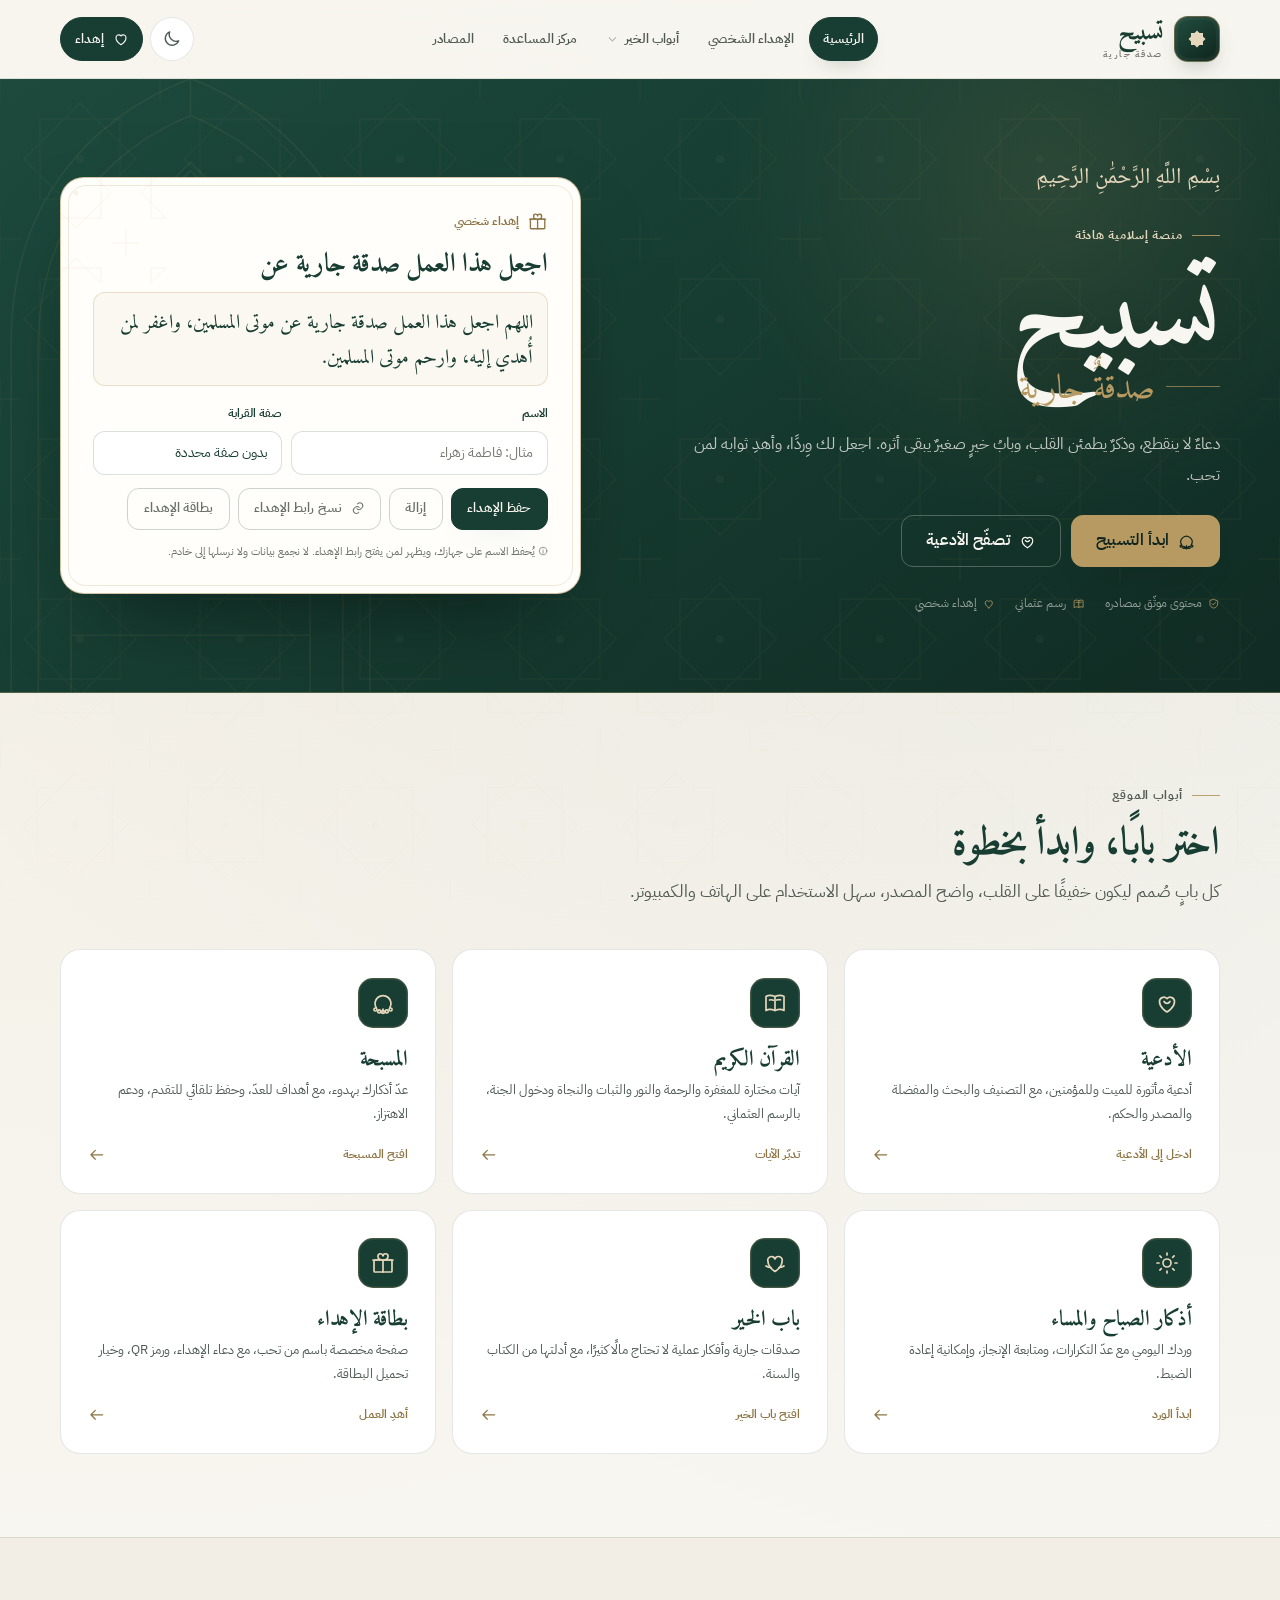
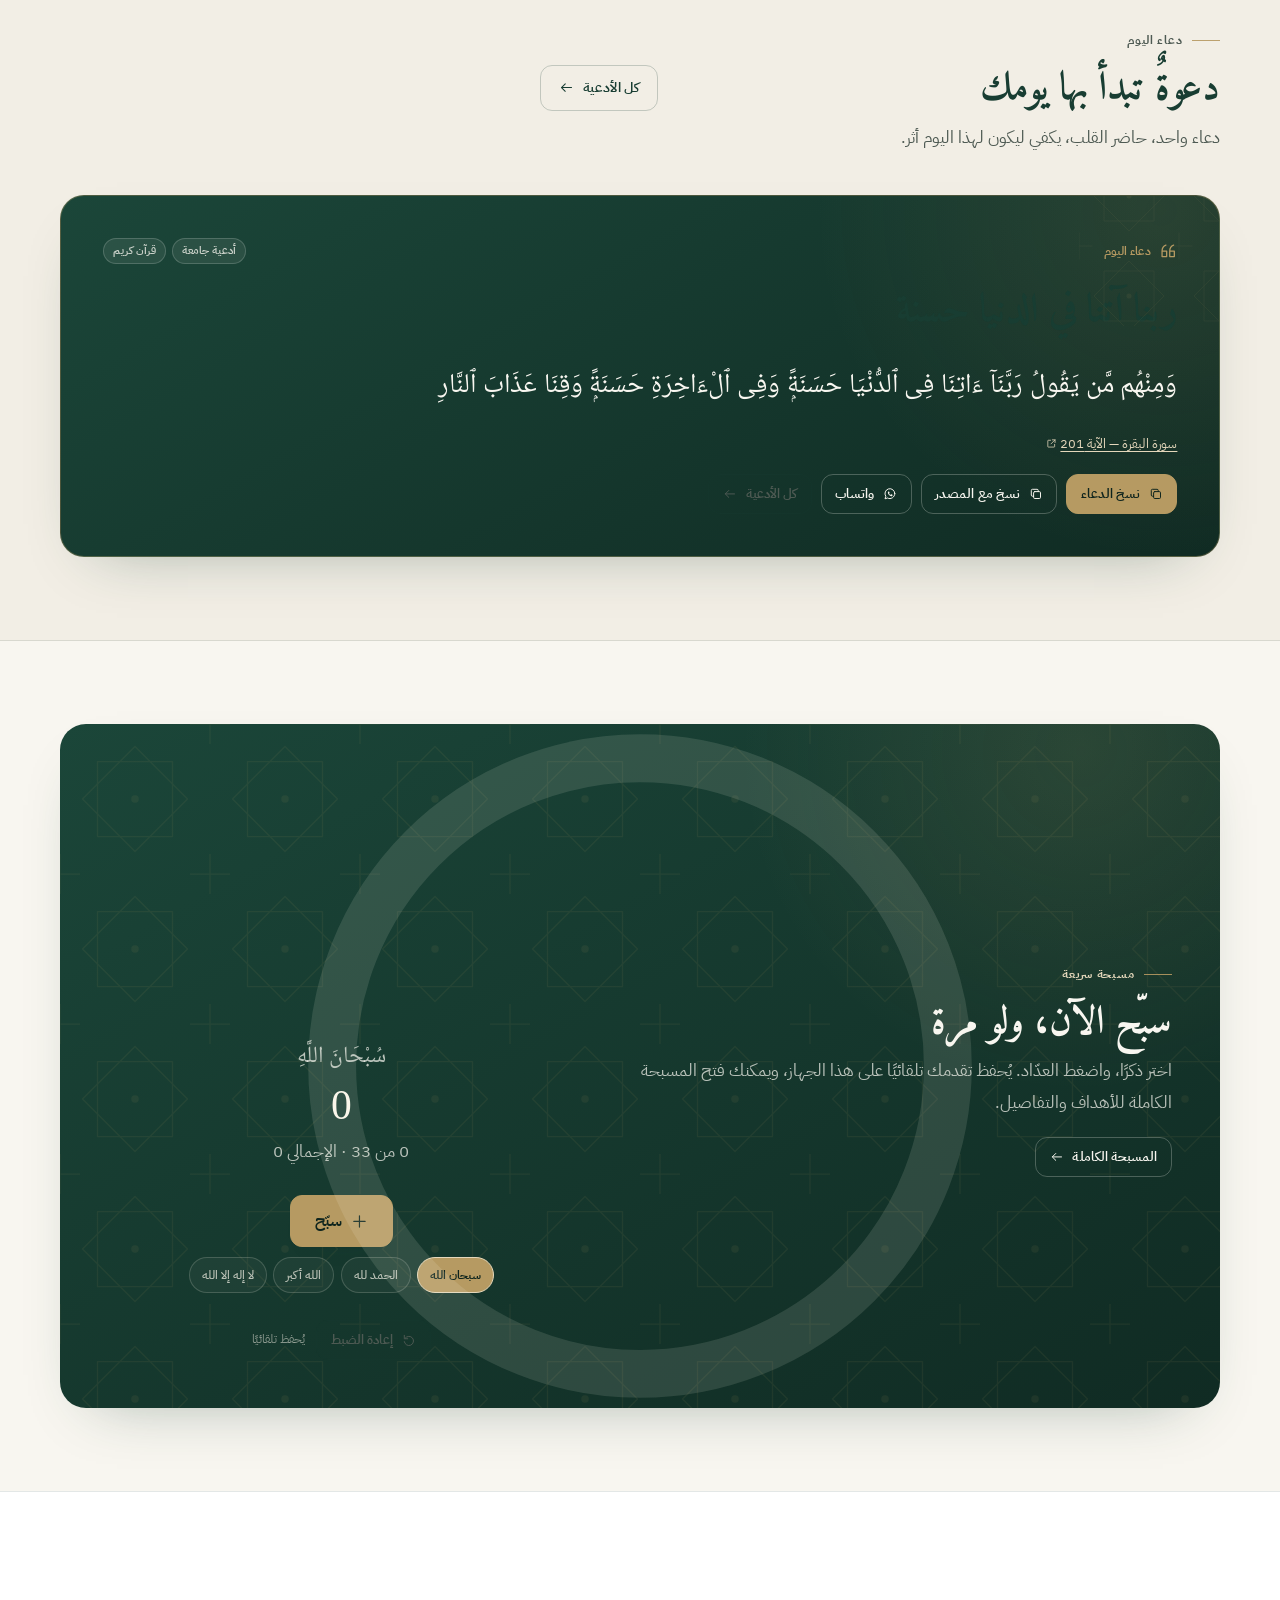
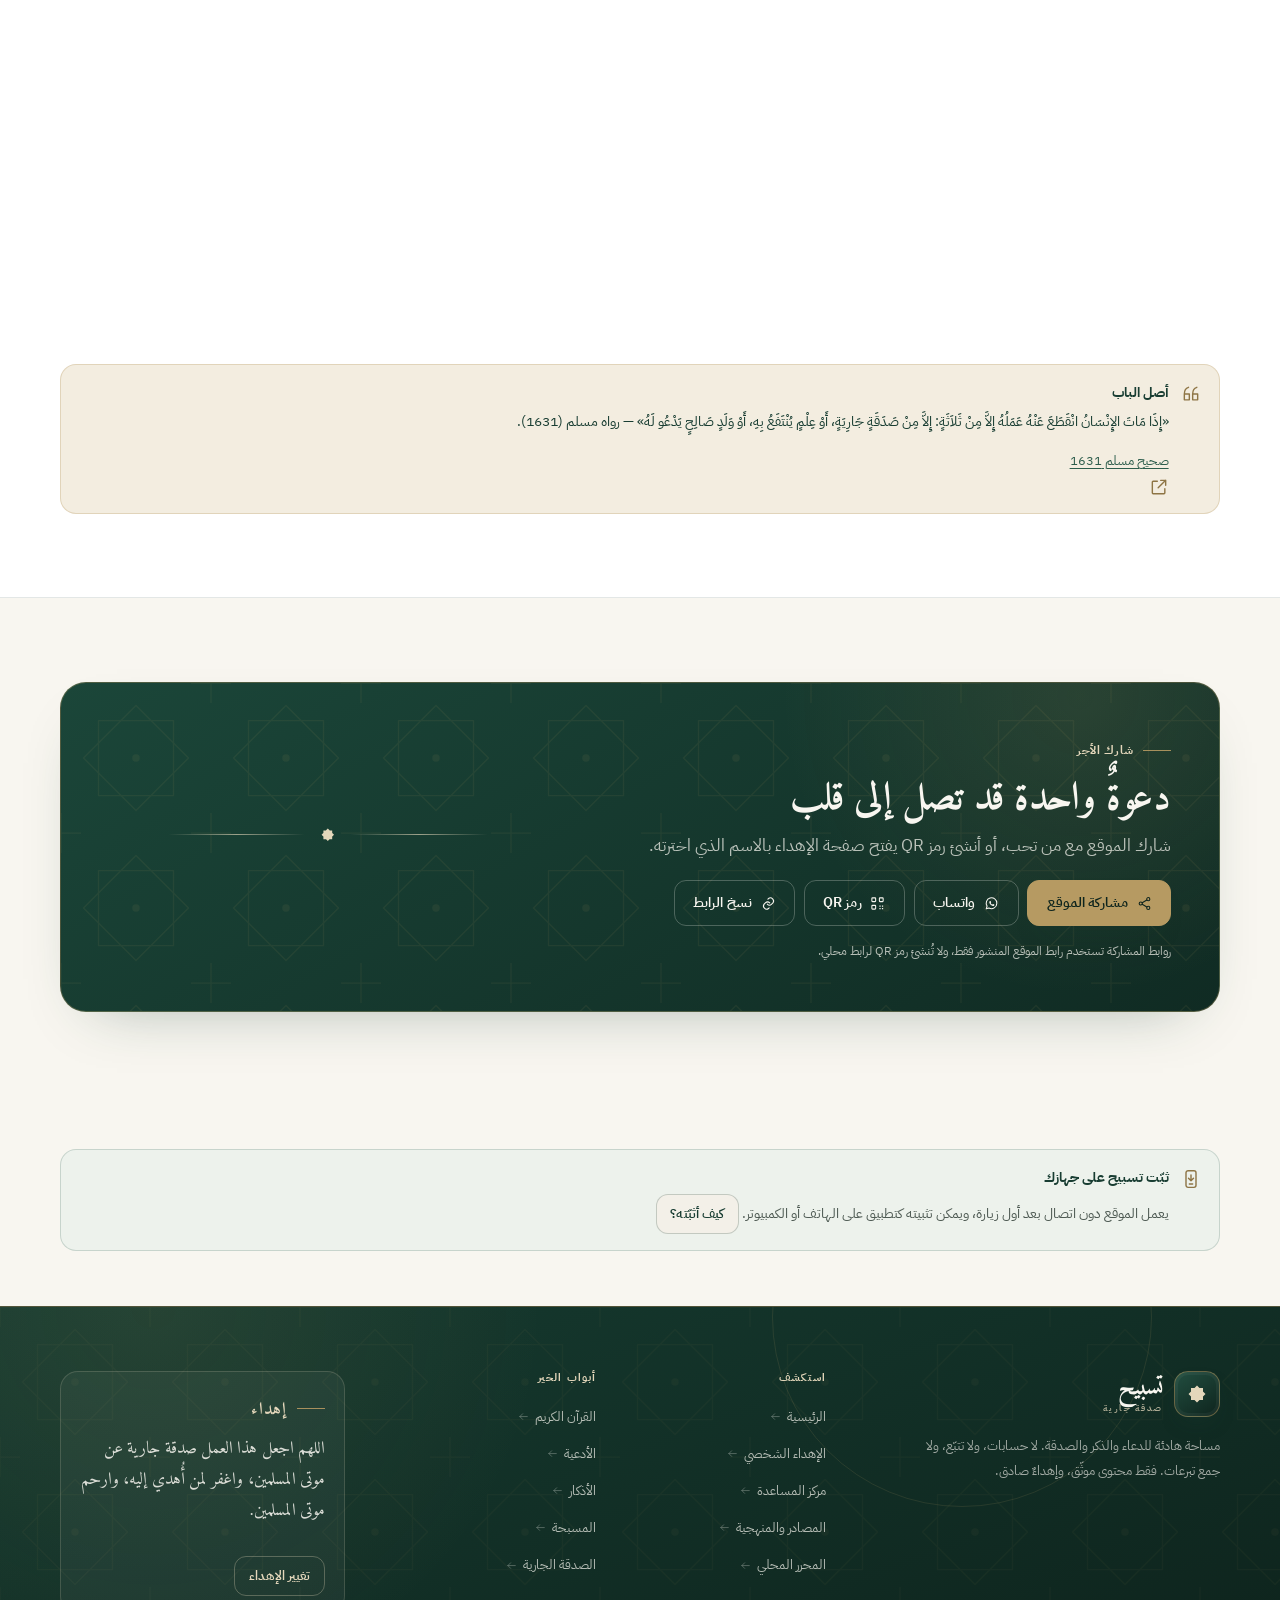
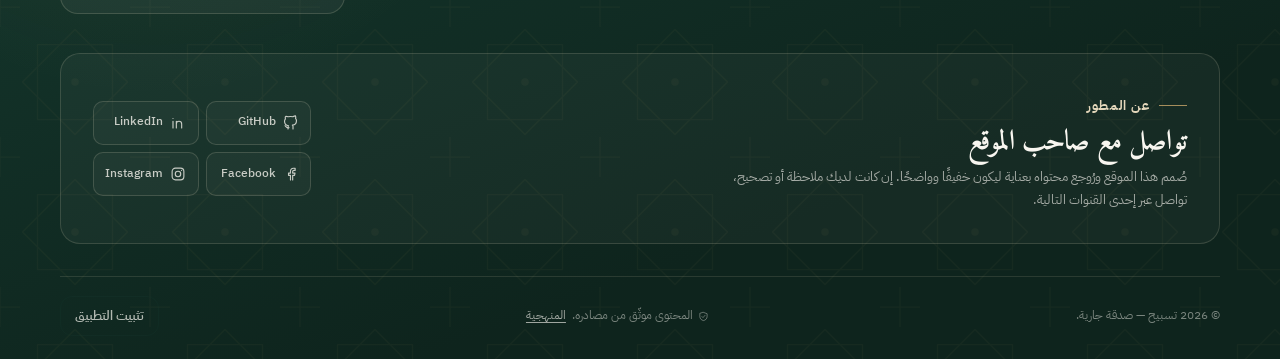
==== commit a840365d: "Update developer links across all pages" ====
--- a/index.html
+++ b/index.html
@@ -1,434 +1,434 @@
 <!doctype html>
 <html lang="ar" dir="rtl" data-theme="light">
+
 <head>
-  <meta charset="utf-8">
-  <meta name="viewport" content="width=device-width, initial-scale=1, viewport-fit=cover">
-  <title>تسبيح — صدقة جارية</title>
-  <meta name="description" content="منصة إسلامية هادئة للأدعية والقرآن والمسبحة وأذكار الصباح والمساء وباب الخير، مع إمكانية إهداء العمل صدقة جارية عن من تحب.">
-  <meta name="theme-color" content="#183d32">
-  <meta name="color-scheme" content="light dark">
-  <meta property="og:type" content="website">
-  <meta property="og:title" content="تسبيح — صدقة جارية">
-  <meta property="og:description" content="دعاءٌ لا ينقطع، وذكرٌ يطمئن القلب، وبابُ خيرٍ يُهدى لمن تحب.">
-  <meta property="og:image" content="assets/images/og-cover.png">
-  <meta property="og:locale" content="ar_AR">
-  <meta name="twitter:card" content="summary_large_image">
-  <link rel="icon" href="assets/images/favicon.svg" type="image/svg+xml">
-  <link rel="apple-touch-icon" href="assets/images/apple-touch-icon.png">
-  <link rel="manifest" href="manifest.webmanifest">
-  <link rel="preload" href="assets/fonts/amiri-arabic-700.woff2" as="font" type="font/woff2" crossorigin>
-  <link rel="preload" href="assets/fonts/ibm-plex-sans-arabic-400.woff2" as="font" type="font/woff2" crossorigin>
-  <link rel="stylesheet" href="assets/css/base.css">
-  <link rel="stylesheet" href="assets/css/components.css">
-  <link rel="stylesheet" href="assets/css/pages.css">
-  <link rel="stylesheet" href="assets/css/tools.css">
-  <link rel="stylesheet" href="assets/css/responsive.css">
-  <link rel="stylesheet" href="assets/css/v2.css">
-  <script>
-    (function () {
-      try {
-        var theme = localStorage.getItem("tasbeeh.theme.v1");
-        try { theme = JSON.parse(theme); } catch (error) {}
-        if (theme !== "dark" && theme !== "light") {
-          theme = window.matchMedia && window.matchMedia("(prefers-color-scheme: dark)").matches ? "dark" : "light";
-        }
-        document.documentElement.setAttribute("data-theme", theme);
-      } catch (error) {}
-    })();
-  </script>
+    <meta charset="utf-8">
+    <meta name="viewport" content="width=device-width, initial-scale=1, viewport-fit=cover">
+    <title>تسبيح — صدقة جارية</title>
+    <meta name="description" content="منصة إسلامية هادئة للأدعية والقرآن والمسبحة وأذكار الصباح والمساء وباب الخير، مع إمكانية إهداء العمل صدقة جارية عن من تحب.">
+    <meta name="theme-color" content="#183d32">
+    <meta name="color-scheme" content="light dark">
+    <meta property="og:type" content="website">
+    <meta property="og:title" content="تسبيح — صدقة جارية">
+    <meta property="og:description" content="دعاءٌ لا ينقطع، وذكرٌ يطمئن القلب، وبابُ خيرٍ يُهدى لمن تحب.">
+    <meta property="og:image" content="assets/images/og-cover.png">
+    <meta property="og:locale" content="ar_AR">
+    <meta name="twitter:card" content="summary_large_image">
+    <link rel="icon" href="assets/images/favicon.svg" type="image/svg+xml">
+    <link rel="apple-touch-icon" href="assets/images/apple-touch-icon.png">
+    <link rel="manifest" href="manifest.webmanifest">
+    <link rel="preload" href="assets/fonts/amiri-arabic-700.woff2" as="font" type="font/woff2" crossorigin>
+    <link rel="preload" href="assets/fonts/ibm-plex-sans-arabic-400.woff2" as="font" type="font/woff2" crossorigin>
+    <link rel="stylesheet" href="assets/css/base.css">
+    <link rel="stylesheet" href="assets/css/components.css">
+    <link rel="stylesheet" href="assets/css/pages.css">
+    <link rel="stylesheet" href="assets/css/tools.css">
+    <link rel="stylesheet" href="assets/css/responsive.css">
+    <link rel="stylesheet" href="assets/css/v2.css">
+    <script>
+        (function() {
+            try {
+                var theme = localStorage.getItem("tasbeeh.theme.v1");
+                try {
+                    theme = JSON.parse(theme);
+                } catch (error) {}
+                if (theme !== "dark" && theme !== "light") {
+                    theme = window.matchMedia && window.matchMedia("(prefers-color-scheme: dark)").matches ? "dark" : "light";
+                }
+                document.documentElement.setAttribute("data-theme", theme);
+            } catch (error) {}
+        })();
+    </script>
 </head>
+
 <body data-root="./" data-page="home" data-page-path="">
-  <a class="skip-link" href="#main">تخطَّ إلى المحتوى</a>
-
-  <header class="site-header">
-    <div class="container header__inner">
-      <a class="brand" href="./index.html" aria-label="تسبيح — الصفحة الرئيسية">
-        <span class="brand__mark"><svg class="icon icon--fill" aria-hidden="true" focusable="false"><use href="./assets/icons.svg#i-star"></use></svg></span>
-        <span class="brand__text"><strong>تسبيح</strong><small>صدقة جارية</small></span>
-      </a>
-      <nav class="nav" id="site-nav" aria-label="التنقل الرئيسي">
-        <div class="nav__mobile-head">
-          <span>القائمة</span>
-          <button class="icon-btn nav__close" type="button" data-nav-close aria-label="إغلاق القائمة">
+    <a class="skip-link" href="#main">تخطَّ إلى المحتوى</a>
+
+    <header class="site-header">
+        <div class="container header__inner">
+            <a class="brand" href="./index.html" aria-label="تسبيح — الصفحة الرئيسية">
+                <span class="brand__mark"><svg class="icon icon--fill" aria-hidden="true" focusable="false"><use href="./assets/icons.svg#i-star"></use></svg></span>
+                <span class="brand__text"><strong>تسبيح</strong><small>صدقة جارية</small></span>
+            </a>
+            <nav class="nav" id="site-nav" aria-label="التنقل الرئيسي">
+                <div class="nav__mobile-head">
+                    <span>القائمة</span>
+                    <button class="icon-btn nav__close" type="button" data-nav-close aria-label="إغلاق القائمة">
             <svg class="icon" aria-hidden="true" focusable="false"><use href="./assets/icons.svg#i-close"></use></svg>
           </button>
-        </div>
-        <a href="./index.html" data-nav="home">الرئيسية</a>
-        <a href="./pages/sadaqa.html" data-nav="sadaqa">الإهداء الشخصي</a>
-        <div class="nav__group" data-nav-group>
-          <button class="nav__group-toggle" type="button" data-nav-group-toggle aria-expanded="false" aria-controls="nav-good-deeds">
+                </div>
+                <a href="./index.html" data-nav="home">الرئيسية</a>
+                <a href="./pages/sadaqa.html" data-nav="sadaqa">الإهداء الشخصي</a>
+                <div class="nav__group" data-nav-group>
+                    <button class="nav__group-toggle" type="button" data-nav-group-toggle aria-expanded="false" aria-controls="nav-good-deeds">
             <span>أبواب الخير</span>
             <svg class="icon nav__chevron" aria-hidden="true" focusable="false"><use href="./assets/icons.svg#i-chevron-down"></use></svg>
           </button>
-          <div class="nav__panel" id="nav-good-deeds">
-            <div class="nav__panel-head">
-              <p class="nav__panel-title">أبواب الخير</p>
-              <p class="nav__panel-sub">خمسة أبوابٍ مختارة، لكلِّ بابٍ أثره.</p>
-            </div>
-            <a href="./pages/quran.html" data-nav="quran">
-              <svg class="icon" aria-hidden="true" focusable="false"><use href="./assets/icons.svg#i-quran"></use></svg>
-              <strong>القرآن</strong><small>آيات للتدبّر</small>
-            </a>
-            <a href="./pages/duas.html" data-nav="duas">
-              <svg class="icon" aria-hidden="true" focusable="false"><use href="./assets/icons.svg#i-dua"></use></svg>
-              <strong>الأدعية</strong><small>مأثورة بمصادرها</small>
-            </a>
-            <a href="./pages/adhkar.html" data-nav="adhkar">
-              <svg class="icon" aria-hidden="true" focusable="false"><use href="./assets/icons.svg#i-sun"></use></svg>
-              <strong>الأذكار</strong><small>صباح ومساء</small>
-            </a>
-            <a href="./pages/tasbeeh.html" data-nav="tasbeeh">
-              <svg class="icon" aria-hidden="true" focusable="false"><use href="./assets/icons.svg#i-beads"></use></svg>
-              <strong>المسبحة</strong><small>عدّاد هادئ</small>
-            </a>
-            <a href="./pages/charity.html" data-nav="charity">
-              <svg class="icon" aria-hidden="true" focusable="false"><use href="./assets/icons.svg#i-hands"></use></svg>
-              <strong>الصدقة الجارية</strong><small>أبواب الخير</small>
-            </a>
-          </div>
-        </div>
-        <a href="./pages/help.html" data-nav="help">مركز المساعدة</a>
-        <a href="./pages/about.html" data-nav="about">المصادر</a>
-        <div class="nav__mobile-foot">
-          <button class="btn btn--primary btn--block" type="button" data-open-personalize data-nav-close>
+                    <div class="nav__panel" id="nav-good-deeds">
+                        <div class="nav__panel-head">
+                            <p class="nav__panel-title">أبواب الخير</p>
+                            <p class="nav__panel-sub">خمسة أبوابٍ مختارة، لكلِّ بابٍ أثره.</p>
+                        </div>
+                        <a href="./pages/quran.html" data-nav="quran">
+                            <svg class="icon" aria-hidden="true" focusable="false"><use href="./assets/icons.svg#i-quran"></use></svg>
+                            <strong>القرآن</strong><small>آيات للتدبّر</small>
+                        </a>
+                        <a href="./pages/duas.html" data-nav="duas">
+                            <svg class="icon" aria-hidden="true" focusable="false"><use href="./assets/icons.svg#i-dua"></use></svg>
+                            <strong>الأدعية</strong><small>مأثورة بمصادرها</small>
+                        </a>
+                        <a href="./pages/adhkar.html" data-nav="adhkar">
+                            <svg class="icon" aria-hidden="true" focusable="false"><use href="./assets/icons.svg#i-sun"></use></svg>
+                            <strong>الأذكار</strong><small>صباح ومساء</small>
+                        </a>
+                        <a href="./pages/tasbeeh.html" data-nav="tasbeeh">
+                            <svg class="icon" aria-hidden="true" focusable="false"><use href="./assets/icons.svg#i-beads"></use></svg>
+                            <strong>المسبحة</strong><small>عدّاد هادئ</small>
+                        </a>
+                        <a href="./pages/charity.html" data-nav="charity">
+                            <svg class="icon" aria-hidden="true" focusable="false"><use href="./assets/icons.svg#i-hands"></use></svg>
+                            <strong>الصدقة الجارية</strong><small>أبواب الخير</small>
+                        </a>
+                    </div>
+                </div>
+                <a href="./pages/help.html" data-nav="help">مركز المساعدة</a>
+                <a href="./pages/about.html" data-nav="about">المصادر</a>
+                <div class="nav__mobile-foot">
+                    <button class="btn btn--primary btn--block" type="button" data-open-personalize data-nav-close>
             <svg class="icon" aria-hidden="true" focusable="false"><use href="./assets/icons.svg#i-heart"></use></svg>
             أهدِ العمل صدقة جارية
           </button>
-        </div>
-      </nav>
-      <div class="header__actions">
-        <button class="icon-btn" type="button" data-theme-toggle aria-label="تبديل الوضع">
+                </div>
+            </nav>
+            <div class="header__actions">
+                <button class="icon-btn" type="button" data-theme-toggle aria-label="تبديل الوضع">
           <svg class="icon" aria-hidden="true" focusable="false"><use href="./assets/icons.svg#i-moon"></use></svg>
         </button>
-        <button class="btn btn--outline btn--sm header__dedicate" type="button" data-open-personalize aria-label="إهداء العمل صدقة جارية">
+                <button class="btn btn--outline btn--sm header__dedicate" type="button" data-open-personalize aria-label="إهداء العمل صدقة جارية">
           <svg class="icon" aria-hidden="true" focusable="false"><use href="./assets/icons.svg#i-heart"></use></svg>
           <span class="btn__label">إهداء</span>
         </button>
-        <button class="icon-btn nav-toggle" type="button" data-nav-toggle aria-expanded="false" aria-controls="site-nav" aria-label="فتح القائمة">
+                <button class="icon-btn nav-toggle" type="button" data-nav-toggle aria-expanded="false" aria-controls="site-nav" aria-label="فتح القائمة">
           <svg class="icon" aria-hidden="true" focusable="false"><use href="./assets/icons.svg#i-menu"></use></svg>
         </button>
-      </div>
-    </div>
-  </header>
-
-  <main id="main">
-    <section class="hero">
-      <div class="container hero__inner">
-        <div class="hero__copy">
-          <p class="hero__basmala">بِسْمِ اللَّهِ الرَّحْمَٰنِ الرَّحِيمِ</p>
-          <p class="eyebrow">منصة إسلامية هادئة</p>
-          <h1 class="hero__title">
-            <span class="hero__title-main">تسبيح</span>
-            <span class="hero__title-sub">صدقةٌ جارية</span>
-          </h1>
-          <p class="hero__lead">دعاءٌ لا ينقطع، وذكرٌ يطمئن القلب، وبابُ خيرٍ صغيرٌ يبقى أثره. اجعل لك وِردًا، وأهدِ ثوابه لمن تحب.</p>
-          <div class="hero__actions">
-            <a class="btn btn--primary btn--lg" href="pages/tasbeeh.html">
-              <svg class="icon" aria-hidden="true"><use href="assets/icons.svg#i-beads"></use></svg>
-              ابدأ التسبيح
-            </a>
-            <a class="btn btn--outline btn--lg" href="pages/duas.html">
-              <svg class="icon" aria-hidden="true"><use href="assets/icons.svg#i-dua"></use></svg>
-              تصفّح الأدعية
-            </a>
-          </div>
-          <div class="hero__meta">
-            <span><svg class="icon" aria-hidden="true"><use href="assets/icons.svg#i-shield"></use></svg> محتوى موثّق بمصادره</span>
-            <span><svg class="icon" aria-hidden="true"><use href="assets/icons.svg#i-quran"></use></svg> رسم عثماني</span>
-            <span><svg class="icon" aria-hidden="true"><use href="assets/icons.svg#i-heart"></use></svg> إهداء شخصي</span>
-          </div>
+            </div>
         </div>
-
-        <div class="hero__card">
-          <div class="dedication-card">
-            <div class="dedication-card__head">
-              <svg class="icon" aria-hidden="true"><use href="assets/icons.svg#i-gift"></use></svg>
-              <p class="dedication-card__label">إهداء شخصي</p>
-            </div>
-            <h2>اجعل هذا العمل صدقة جارية عن</h2>
-            <p class="dedication-card__current" data-dedication="full">اللهم اجعل هذا العمل صدقة جارية عن موتى المسلمين، واغفر لمن أُهدي إليه، وارحم موتى المسلمين.</p>
-            <form class="dedication-form" data-personalize-form novalidate>
-              <div class="dedication-form__row">
-                <div class="field">
-                  <label for="home-name">الاسم</label>
-                  <input class="input" id="home-name" name="name" data-personalize-name type="text" maxlength="80" autocomplete="off" placeholder="مثال: فاطمة زهراء">
-                </div>
-                <div class="field">
-                  <label for="home-rel">صفة القرابة</label>
-                  <select class="select" id="home-rel" name="rel" data-personalize-rel></select>
-                </div>
-              </div>
-              <p class="field__error" data-personalize-error hidden></p>
-              <div class="dedication-form__actions">
-                <button class="btn btn--primary" type="submit">حفظ الإهداء</button>
-                <button class="btn btn--ghost" type="button" data-reset-personalization>إزالة</button>
-                <button class="btn btn--ghost" type="button" data-copy-dedication>
+    </header>
+
+    <main id="main">
+        <section class="hero">
+            <div class="container hero__inner">
+                <div class="hero__copy">
+                    <p class="hero__basmala">بِسْمِ اللَّهِ الرَّحْمَٰنِ الرَّحِيمِ</p>
+                    <p class="eyebrow">منصة إسلامية هادئة</p>
+                    <h1 class="hero__title">
+                        <span class="hero__title-main">تسبيح</span>
+                        <span class="hero__title-sub">صدقةٌ جارية</span>
+                    </h1>
+                    <p class="hero__lead">دعاءٌ لا ينقطع، وذكرٌ يطمئن القلب، وبابُ خيرٍ صغيرٌ يبقى أثره. اجعل لك وِردًا، وأهدِ ثوابه لمن تحب.</p>
+                    <div class="hero__actions">
+                        <a class="btn btn--primary btn--lg" href="pages/tasbeeh.html">
+                            <svg class="icon" aria-hidden="true"><use href="assets/icons.svg#i-beads"></use></svg> ابدأ التسبيح
+                        </a>
+                        <a class="btn btn--outline btn--lg" href="pages/duas.html">
+                            <svg class="icon" aria-hidden="true"><use href="assets/icons.svg#i-dua"></use></svg> تصفّح الأدعية
+                        </a>
+                    </div>
+                    <div class="hero__meta">
+                        <span><svg class="icon" aria-hidden="true"><use href="assets/icons.svg#i-shield"></use></svg> محتوى موثّق بمصادره</span>
+                        <span><svg class="icon" aria-hidden="true"><use href="assets/icons.svg#i-quran"></use></svg> رسم عثماني</span>
+                        <span><svg class="icon" aria-hidden="true"><use href="assets/icons.svg#i-heart"></use></svg> إهداء شخصي</span>
+                    </div>
+                </div>
+
+                <div class="hero__card">
+                    <div class="dedication-card">
+                        <div class="dedication-card__head">
+                            <svg class="icon" aria-hidden="true"><use href="assets/icons.svg#i-gift"></use></svg>
+                            <p class="dedication-card__label">إهداء شخصي</p>
+                        </div>
+                        <h2>اجعل هذا العمل صدقة جارية عن</h2>
+                        <p class="dedication-card__current" data-dedication="full">اللهم اجعل هذا العمل صدقة جارية عن موتى المسلمين، واغفر لمن أُهدي إليه، وارحم موتى المسلمين.</p>
+                        <form class="dedication-form" data-personalize-form novalidate>
+                            <div class="dedication-form__row">
+                                <div class="field">
+                                    <label for="home-name">الاسم</label>
+                                    <input class="input" id="home-name" name="name" data-personalize-name type="text" maxlength="80" autocomplete="off" placeholder="مثال: فاطمة زهراء">
+                                </div>
+                                <div class="field">
+                                    <label for="home-rel">صفة القرابة</label>
+                                    <select class="select" id="home-rel" name="rel" data-personalize-rel></select>
+                                </div>
+                            </div>
+                            <p class="field__error" data-personalize-error hidden></p>
+                            <div class="dedication-form__actions">
+                                <button class="btn btn--primary" type="submit">حفظ الإهداء</button>
+                                <button class="btn btn--ghost" type="button" data-reset-personalization>إزالة</button>
+                                <button class="btn btn--ghost" type="button" data-copy-dedication>
                   <svg class="icon" aria-hidden="true"><use href="assets/icons.svg#i-link"></use></svg>
                   نسخ رابط الإهداء
                 </button>
-                <a class="btn btn--ghost" href="pages/sadaqa.html">بطاقة الإهداء</a>
-              </div>
-            </form>
-            <p class="dedication-card__note">
-              <svg class="icon" aria-hidden="true"><use href="assets/icons.svg#i-info"></use></svg>
-              يُحفظ الاسم على جهازك، ويظهر لمن يفتح رابط الإهداء. لا نجمع بيانات ولا نرسلها إلى خادم.
-            </p>
-          </div>
-        </div>
-      </div>
-    </section>
-
-    <section class="section">
-      <div class="container">
-        <div class="section-head reveal">
-          <p class="eyebrow">أبواب الموقع</p>
-          <h2>اختر بابًا، وابدأ بخطوة</h2>
-          <p>كل بابٍ صُمم ليكون خفيفًا على القلب، واضح المصدر، سهل الاستخدام على الهاتف والكمبيوتر.</p>
-        </div>
-        <div class="portal-grid">
-          <a class="portal-card reveal" href="pages/duas.html">
-            <span class="portal-card__icon"><svg class="icon" aria-hidden="true"><use href="assets/icons.svg#i-dua"></use></svg></span>
-            <h3>الأدعية</h3>
-            <p>أدعية مأثورة للميت وللمؤمنين، مع التصنيف والبحث والمفضلة والمصدر والحكم.</p>
-            <span class="portal-card__foot">ادخل إلى الأدعية <svg class="icon" aria-hidden="true"><use href="assets/icons.svg#i-arrow-left"></use></svg></span>
-          </a>
-          <a class="portal-card reveal" href="pages/quran.html">
-            <span class="portal-card__icon"><svg class="icon" aria-hidden="true"><use href="assets/icons.svg#i-quran"></use></svg></span>
-            <h3>القرآن الكريم</h3>
-            <p>آيات مختارة للمغفرة والرحمة والنور والثبات والنجاة ودخول الجنة، بالرسم العثماني.</p>
-            <span class="portal-card__foot">تدبّر الآيات <svg class="icon" aria-hidden="true"><use href="assets/icons.svg#i-arrow-left"></use></svg></span>
-          </a>
-          <a class="portal-card reveal" href="pages/tasbeeh.html">
-            <span class="portal-card__icon"><svg class="icon" aria-hidden="true"><use href="assets/icons.svg#i-beads"></use></svg></span>
-            <h3>المسبحة</h3>
-            <p>عدّ أذكارك بهدوء، مع أهداف للعدّ، وحفظ تلقائي للتقدم، ودعم الاهتزاز.</p>
-            <span class="portal-card__foot">افتح المسبحة <svg class="icon" aria-hidden="true"><use href="assets/icons.svg#i-arrow-left"></use></svg></span>
-          </a>
-          <a class="portal-card reveal" href="pages/adhkar.html">
-            <span class="portal-card__icon"><svg class="icon" aria-hidden="true"><use href="assets/icons.svg#i-sun"></use></svg></span>
-            <h3>أذكار الصباح والمساء</h3>
-            <p>وردك اليومي مع عدّ التكرارات، ومتابعة الإنجاز، وإمكانية إعادة الضبط.</p>
-            <span class="portal-card__foot">ابدأ الورد <svg class="icon" aria-hidden="true"><use href="assets/icons.svg#i-arrow-left"></use></svg></span>
-          </a>
-          <a class="portal-card reveal" href="pages/charity.html">
-            <span class="portal-card__icon"><svg class="icon" aria-hidden="true"><use href="assets/icons.svg#i-hands"></use></svg></span>
-            <h3>باب الخير</h3>
-            <p>صدقات جارية وأفكار عملية لا تحتاج مالًا كثيرًا، مع أدلتها من الكتاب والسنة.</p>
-            <span class="portal-card__foot">افتح باب الخير <svg class="icon" aria-hidden="true"><use href="assets/icons.svg#i-arrow-left"></use></svg></span>
-          </a>
-          <a class="portal-card reveal" href="pages/sadaqa.html">
-            <span class="portal-card__icon"><svg class="icon" aria-hidden="true"><use href="assets/icons.svg#i-gift"></use></svg></span>
-            <h3>بطاقة الإهداء</h3>
-            <p>صفحة مخصصة باسم من تحب، مع دعاء الإهداء، ورمز QR، وخيار تحميل البطاقة.</p>
-            <span class="portal-card__foot">أهدِ العمل <svg class="icon" aria-hidden="true"><use href="assets/icons.svg#i-arrow-left"></use></svg></span>
-          </a>
-        </div>
-      </div>
-    </section>
-
-    <section class="section section--soft">
-      <div class="container">
-        <div class="section-head spread reveal">
-          <div>
-            <p class="eyebrow">دعاء اليوم</p>
-            <h2>دعوةٌ تبدأ بها يومك</h2>
-            <p>دعاء واحد، حاضر القلب، يكفي ليكون لهذا اليوم أثر.</p>
-          </div>
-          <a class="btn btn--outline" href="pages/duas.html">كل الأدعية <svg class="icon" aria-hidden="true"><use href="assets/icons.svg#i-arrow-left"></use></svg></a>
-        </div>
-        <div class="reveal" id="daily-dua" aria-live="polite">
-          <div class="daily-card">
-            <div class="daily-card__loading">
-              <div class="skeleton skeleton--line"></div>
-              <div class="skeleton skeleton--line"></div>
-              <div class="skeleton skeleton--line"></div>
-            </div>
-          </div>
-        </div>
-      </div>
-    </section>
-
-    <section class="section">
-      <div class="container">
-        <div class="quick-panel reveal" data-tasbeeh-widget data-mode="compact">
-          <div class="quick-panel__inner">
-            <div>
-              <p class="eyebrow">مسبحة سريعة</p>
-              <h2>سبّح الآن، ولو مرة</h2>
-              <p>اختر ذكرًا، واضغط العدّاد. يُحفظ تقدمك تلقائيًا على هذا الجهاز، ويمكنك فتح المسبحة الكاملة للأهداف والتفاصيل.</p>
-              <div class="quick-panel__actions">
-                <a class="btn btn--outline btn--sm" href="pages/tasbeeh.html">المسبحة الكاملة <svg class="icon" aria-hidden="true"><use href="assets/icons.svg#i-arrow-left"></use></svg></a>
-              </div>
-            </div>
-            <div class="quick-counter" data-tasbeeh-app>
-              <div class="loading-state">
-                <span class="spinner" aria-hidden="true"></span>
-                <p>جارٍ تجهيز المسبحة…</p>
-              </div>
-            </div>
-          </div>
-        </div>
-      </div>
-    </section>
-
-    <section class="section section--paper">
-      <div class="container">
-        <div class="section-head section-head--center reveal">
-          <p class="eyebrow eyebrow--center">كيف تعمل؟</p>
-          <h2>ثلاث خطوات، وأجرٌ يبقى</h2>
-          <p>لا تحتاج حسابًا ولا تسجيلًا. فقط نيةٌ صادقة، ثم خطوة صغيرة تدوم.</p>
-        </div>
-        <div class="steps">
-          <div class="step reveal">
-            <span class="step__number">١</span>
-            <h3>اختر بابًا</h3>
-            <p>دعاءٌ تدعو به، أو ذكرٌ تعدّه، أو صدقةٌ صغيرة، أو علمٌ تنشره.</p>
-          </div>
-          <div class="step reveal">
-            <span class="step__number">٢</span>
-            <h3>أهدِ الثواب</h3>
-            <p>اكتب اسم من تحب وصفة قرابته، وسيظهر الإهداء في الموقع وفي رابط المشاركة.</p>
-          </div>
-          <div class="step reveal">
-            <span class="step__number">٣</span>
-            <h3>شارك الأجر</h3>
-            <p>أرسل الرابط أو رمز QR لمن تحب، ليدعو معك، ويبقى العمل صدقة جارية.</p>
-          </div>
-        </div>
-        <div class="callout callout--gold reveal" style="margin-top:1.4rem">
-          <svg class="icon" aria-hidden="true"><use href="assets/icons.svg#i-quote"></use></svg>
-          <div class="callout__body">
-            <span class="callout__title">أصل الباب</span>
-            <p>«إِذَا مَاتَ الإِنْسَانُ انْقَطَعَ عَنْهُ عَمَلُهُ إِلاَّ مِنْ ثَلاَثَةٍ: إِلاَّ مِنْ صَدَقَةٍ جَارِيَةٍ، أَوْ عِلْمٍ يُنْتَفَعُ بِهِ، أَوْ وَلَدٍ صَالِحٍ يَدْعُو لَهُ» — رواه مسلم (1631).</p>
-            <p class="small" style="margin-top:.4rem"><a href="https://sunnah.com/muslim:1631" target="_blank" rel="noopener noreferrer">صحيح مسلم 1631 <svg class="icon" aria-hidden="true"><use href="assets/icons.svg#i-external"></use></svg></a></p>
-          </div>
-        </div>
-      </div>
-    </section>
-
-    <section class="section">
-      <div class="container">
-        <div class="share-panel reveal">
-          <div class="share-panel__inner">
-            <div>
-              <p class="eyebrow">شارك الأجر</p>
-              <h2>دعوةٌ واحدة قد تصل إلى قلب</h2>
-              <p>شارك الموقع مع من تحب، أو أنشئ رمز QR يفتح صفحة الإهداء بالاسم الذي اخترته.</p>
-              <div class="share-panel__actions">
-                <button class="btn btn--primary" type="button" data-open-share data-share-path="">
+                                <a class="btn btn--ghost" href="pages/sadaqa.html">بطاقة الإهداء</a>
+                            </div>
+                        </form>
+                        <p class="dedication-card__note">
+                            <svg class="icon" aria-hidden="true"><use href="assets/icons.svg#i-info"></use></svg> يُحفظ الاسم على جهازك، ويظهر لمن يفتح رابط الإهداء. لا نجمع بيانات ولا نرسلها إلى خادم.
+                        </p>
+                    </div>
+                </div>
+            </div>
+        </section>
+
+        <section class="section">
+            <div class="container">
+                <div class="section-head reveal">
+                    <p class="eyebrow">أبواب الموقع</p>
+                    <h2>اختر بابًا، وابدأ بخطوة</h2>
+                    <p>كل بابٍ صُمم ليكون خفيفًا على القلب، واضح المصدر، سهل الاستخدام على الهاتف والكمبيوتر.</p>
+                </div>
+                <div class="portal-grid">
+                    <a class="portal-card reveal" href="pages/duas.html">
+                        <span class="portal-card__icon"><svg class="icon" aria-hidden="true"><use href="assets/icons.svg#i-dua"></use></svg></span>
+                        <h3>الأدعية</h3>
+                        <p>أدعية مأثورة للميت وللمؤمنين، مع التصنيف والبحث والمفضلة والمصدر والحكم.</p>
+                        <span class="portal-card__foot">ادخل إلى الأدعية <svg class="icon" aria-hidden="true"><use href="assets/icons.svg#i-arrow-left"></use></svg></span>
+                    </a>
+                    <a class="portal-card reveal" href="pages/quran.html">
+                        <span class="portal-card__icon"><svg class="icon" aria-hidden="true"><use href="assets/icons.svg#i-quran"></use></svg></span>
+                        <h3>القرآن الكريم</h3>
+                        <p>آيات مختارة للمغفرة والرحمة والنور والثبات والنجاة ودخول الجنة، بالرسم العثماني.</p>
+                        <span class="portal-card__foot">تدبّر الآيات <svg class="icon" aria-hidden="true"><use href="assets/icons.svg#i-arrow-left"></use></svg></span>
+                    </a>
+                    <a class="portal-card reveal" href="pages/tasbeeh.html">
+                        <span class="portal-card__icon"><svg class="icon" aria-hidden="true"><use href="assets/icons.svg#i-beads"></use></svg></span>
+                        <h3>المسبحة</h3>
+                        <p>عدّ أذكارك بهدوء، مع أهداف للعدّ، وحفظ تلقائي للتقدم، ودعم الاهتزاز.</p>
+                        <span class="portal-card__foot">افتح المسبحة <svg class="icon" aria-hidden="true"><use href="assets/icons.svg#i-arrow-left"></use></svg></span>
+                    </a>
+                    <a class="portal-card reveal" href="pages/adhkar.html">
+                        <span class="portal-card__icon"><svg class="icon" aria-hidden="true"><use href="assets/icons.svg#i-sun"></use></svg></span>
+                        <h3>أذكار الصباح والمساء</h3>
+                        <p>وردك اليومي مع عدّ التكرارات، ومتابعة الإنجاز، وإمكانية إعادة الضبط.</p>
+                        <span class="portal-card__foot">ابدأ الورد <svg class="icon" aria-hidden="true"><use href="assets/icons.svg#i-arrow-left"></use></svg></span>
+                    </a>
+                    <a class="portal-card reveal" href="pages/charity.html">
+                        <span class="portal-card__icon"><svg class="icon" aria-hidden="true"><use href="assets/icons.svg#i-hands"></use></svg></span>
+                        <h3>باب الخير</h3>
+                        <p>صدقات جارية وأفكار عملية لا تحتاج مالًا كثيرًا، مع أدلتها من الكتاب والسنة.</p>
+                        <span class="portal-card__foot">افتح باب الخير <svg class="icon" aria-hidden="true"><use href="assets/icons.svg#i-arrow-left"></use></svg></span>
+                    </a>
+                    <a class="portal-card reveal" href="pages/sadaqa.html">
+                        <span class="portal-card__icon"><svg class="icon" aria-hidden="true"><use href="assets/icons.svg#i-gift"></use></svg></span>
+                        <h3>بطاقة الإهداء</h3>
+                        <p>صفحة مخصصة باسم من تحب، مع دعاء الإهداء، ورمز QR، وخيار تحميل البطاقة.</p>
+                        <span class="portal-card__foot">أهدِ العمل <svg class="icon" aria-hidden="true"><use href="assets/icons.svg#i-arrow-left"></use></svg></span>
+                    </a>
+                </div>
+            </div>
+        </section>
+
+        <section class="section section--soft">
+            <div class="container">
+                <div class="section-head spread reveal">
+                    <div>
+                        <p class="eyebrow">دعاء اليوم</p>
+                        <h2>دعوةٌ تبدأ بها يومك</h2>
+                        <p>دعاء واحد، حاضر القلب، يكفي ليكون لهذا اليوم أثر.</p>
+                    </div>
+                    <a class="btn btn--outline" href="pages/duas.html">كل الأدعية <svg class="icon" aria-hidden="true"><use href="assets/icons.svg#i-arrow-left"></use></svg></a>
+                </div>
+                <div class="reveal" id="daily-dua" aria-live="polite">
+                    <div class="daily-card">
+                        <div class="daily-card__loading">
+                            <div class="skeleton skeleton--line"></div>
+                            <div class="skeleton skeleton--line"></div>
+                            <div class="skeleton skeleton--line"></div>
+                        </div>
+                    </div>
+                </div>
+            </div>
+        </section>
+
+        <section class="section">
+            <div class="container">
+                <div class="quick-panel reveal" data-tasbeeh-widget data-mode="compact">
+                    <div class="quick-panel__inner">
+                        <div>
+                            <p class="eyebrow">مسبحة سريعة</p>
+                            <h2>سبّح الآن، ولو مرة</h2>
+                            <p>اختر ذكرًا، واضغط العدّاد. يُحفظ تقدمك تلقائيًا على هذا الجهاز، ويمكنك فتح المسبحة الكاملة للأهداف والتفاصيل.</p>
+                            <div class="quick-panel__actions">
+                                <a class="btn btn--outline btn--sm" href="pages/tasbeeh.html">المسبحة الكاملة <svg class="icon" aria-hidden="true"><use href="assets/icons.svg#i-arrow-left"></use></svg></a>
+                            </div>
+                        </div>
+                        <div class="quick-counter" data-tasbeeh-app>
+                            <div class="loading-state">
+                                <span class="spinner" aria-hidden="true"></span>
+                                <p>جارٍ تجهيز المسبحة…</p>
+                            </div>
+                        </div>
+                    </div>
+                </div>
+            </div>
+        </section>
+
+        <section class="section section--paper">
+            <div class="container">
+                <div class="section-head section-head--center reveal">
+                    <p class="eyebrow eyebrow--center">كيف تعمل؟</p>
+                    <h2>ثلاث خطوات، وأجرٌ يبقى</h2>
+                    <p>لا تحتاج حسابًا ولا تسجيلًا. فقط نيةٌ صادقة، ثم خطوة صغيرة تدوم.</p>
+                </div>
+                <div class="steps">
+                    <div class="step reveal">
+                        <span class="step__number">١</span>
+                        <h3>اختر بابًا</h3>
+                        <p>دعاءٌ تدعو به، أو ذكرٌ تعدّه، أو صدقةٌ صغيرة، أو علمٌ تنشره.</p>
+                    </div>
+                    <div class="step reveal">
+                        <span class="step__number">٢</span>
+                        <h3>أهدِ الثواب</h3>
+                        <p>اكتب اسم من تحب وصفة قرابته، وسيظهر الإهداء في الموقع وفي رابط المشاركة.</p>
+                    </div>
+                    <div class="step reveal">
+                        <span class="step__number">٣</span>
+                        <h3>شارك الأجر</h3>
+                        <p>أرسل الرابط أو رمز QR لمن تحب، ليدعو معك، ويبقى العمل صدقة جارية.</p>
+                    </div>
+                </div>
+                <div class="callout callout--gold reveal" style="margin-top:1.4rem">
+                    <svg class="icon" aria-hidden="true"><use href="assets/icons.svg#i-quote"></use></svg>
+                    <div class="callout__body">
+                        <span class="callout__title">أصل الباب</span>
+                        <p>«إِذَا مَاتَ الإِنْسَانُ انْقَطَعَ عَنْهُ عَمَلُهُ إِلاَّ مِنْ ثَلاَثَةٍ: إِلاَّ مِنْ صَدَقَةٍ جَارِيَةٍ، أَوْ عِلْمٍ يُنْتَفَعُ بِهِ، أَوْ وَلَدٍ صَالِحٍ يَدْعُو لَهُ» — رواه مسلم (1631).</p>
+                        <p class="small" style="margin-top:.4rem"><a href="https://sunnah.com/muslim:1631" target="_blank" rel="noopener noreferrer">صحيح مسلم 1631 <svg class="icon" aria-hidden="true"><use href="assets/icons.svg#i-external"></use></svg></a></p>
+                    </div>
+                </div>
+            </div>
+        </section>
+
+        <section class="section">
+            <div class="container">
+                <div class="share-panel reveal">
+                    <div class="share-panel__inner">
+                        <div>
+                            <p class="eyebrow">شارك الأجر</p>
+                            <h2>دعوةٌ واحدة قد تصل إلى قلب</h2>
+                            <p>شارك الموقع مع من تحب، أو أنشئ رمز QR يفتح صفحة الإهداء بالاسم الذي اخترته.</p>
+                            <div class="share-panel__actions">
+                                <button class="btn btn--primary" type="button" data-open-share data-share-path="">
                   <svg class="icon" aria-hidden="true"><use href="assets/icons.svg#i-share"></use></svg>
                   مشاركة الموقع
                 </button>
-                <button class="btn btn--outline" type="button" data-share-whatsapp data-share-path="">
+                                <button class="btn btn--outline" type="button" data-share-whatsapp data-share-path="">
                   <svg class="icon" aria-hidden="true"><use href="assets/icons.svg#i-whatsapp"></use></svg>
                   واتساب
                 </button>
-                <button class="btn btn--outline" type="button" data-open-qr data-qr-path="">
+                                <button class="btn btn--outline" type="button" data-open-qr data-qr-path="">
                   <svg class="icon" aria-hidden="true"><use href="assets/icons.svg#i-qr"></use></svg>
                   رمز QR
                 </button>
-                <button class="btn btn--outline" type="button" data-copy-link data-share-path="">
+                                <button class="btn btn--outline" type="button" data-copy-link data-share-path="">
                   <svg class="icon" aria-hidden="true"><use href="assets/icons.svg#i-link"></use></svg>
                   نسخ الرابط
                 </button>
-              </div>
-              <p class="share-panel__note">روابط المشاركة تستخدم رابط الموقع المنشور فقط، ولا تُنشئ رمز QR لرابط محلي.</p>
-            </div>
-            <div class="share-panel__visual">
-              <div class="ornament"><svg class="icon" aria-hidden="true"><use href="assets/icons.svg#i-star"></use></svg></div>
-            </div>
-          </div>
+                            </div>
+                            <p class="share-panel__note">روابط المشاركة تستخدم رابط الموقع المنشور فقط، ولا تُنشئ رمز QR لرابط محلي.</p>
+                        </div>
+                        <div class="share-panel__visual">
+                            <div class="ornament"><svg class="icon" aria-hidden="true"><use href="assets/icons.svg#i-star"></use></svg></div>
+                        </div>
+                    </div>
+                </div>
+            </div>
+        </section>
+
+        <section class="section--tight">
+            <div class="container">
+                <div class="callout callout--emerald reveal">
+                    <svg class="icon" aria-hidden="true"><use href="assets/icons.svg#i-install"></use></svg>
+                    <div class="callout__body">
+                        <span class="callout__title">ثبّت تسبيح على جهازك</span>
+                        <p>يعمل الموقع دون اتصال بعد أول زيارة، ويمكن تثبيته كتطبيق على الهاتف أو الكمبيوتر. <button class="btn btn--soft btn--sm" type="button" data-install-app>كيف أثبّته؟</button></p>
+                    </div>
+                </div>
+            </div>
+        </section>
+    </main>
+
+    <footer class="site-footer">
+        <div class="container footer__inner">
+            <div class="footer__top">
+                <div class="footer__brand">
+                    <a class="brand" href="./index.html" aria-label="تسبيح — الصفحة الرئيسية">
+                        <span class="brand__mark"><svg class="icon icon--fill" aria-hidden="true" focusable="false"><use href="./assets/icons.svg#i-star"></use></svg></span>
+                        <span class="brand__text"><strong>تسبيح</strong><small>صدقة جارية</small></span>
+                    </a>
+                    <p>مساحة هادئة للدعاء والذكر والصدقة. لا حسابات، ولا تتبّع، ولا جمع تبرعات. فقط محتوى موثّق، وإهداءٌ صادق.</p>
+                </div>
+                <nav class="footer__nav" aria-label="استكشف الموقع">
+                    <h2>استكشف</h2>
+                    <a href="./index.html">الرئيسية <svg class="icon" aria-hidden="true" focusable="false"><use href="./assets/icons.svg#i-arrow-left"></use></svg></a>
+                    <a href="./pages/sadaqa.html">الإهداء الشخصي <svg class="icon" aria-hidden="true" focusable="false"><use href="./assets/icons.svg#i-arrow-left"></use></svg></a>
+                    <a href="./pages/help.html">مركز المساعدة <svg class="icon" aria-hidden="true" focusable="false"><use href="./assets/icons.svg#i-arrow-left"></use></svg></a>
+                    <a href="./pages/about.html">المصادر والمنهجية <svg class="icon" aria-hidden="true" focusable="false"><use href="./assets/icons.svg#i-arrow-left"></use></svg></a>
+                    <a href="./pages/editor.html">المحرر المحلي <svg class="icon" aria-hidden="true" focusable="false"><use href="./assets/icons.svg#i-arrow-left"></use></svg></a>
+                </nav>
+                <nav class="footer__nav" aria-label="أبواب الخير">
+                    <h2>أبواب الخير</h2>
+                    <a href="./pages/quran.html">القرآن الكريم <svg class="icon" aria-hidden="true" focusable="false"><use href="./assets/icons.svg#i-arrow-left"></use></svg></a>
+                    <a href="./pages/duas.html">الأدعية <svg class="icon" aria-hidden="true" focusable="false"><use href="./assets/icons.svg#i-arrow-left"></use></svg></a>
+                    <a href="./pages/adhkar.html">الأذكار <svg class="icon" aria-hidden="true" focusable="false"><use href="./assets/icons.svg#i-arrow-left"></use></svg></a>
+                    <a href="./pages/tasbeeh.html">المسبحة <svg class="icon" aria-hidden="true" focusable="false"><use href="./assets/icons.svg#i-arrow-left"></use></svg></a>
+                    <a href="./pages/charity.html">الصدقة الجارية <svg class="icon" aria-hidden="true" focusable="false"><use href="./assets/icons.svg#i-arrow-left"></use></svg></a>
+                </nav>
+                <div class="footer__dedication">
+                    <p class="eyebrow">إهداء</p>
+                    <p data-dedication="full">اللهم اجعل هذا العمل صدقة جارية عن موتى المسلمين، واغفر لمن أُهدي إليه، وارحم موتى المسلمين.</p>
+                    <button class="btn btn--outline btn--sm" type="button" data-open-personalize>تغيير الإهداء</button>
+                </div>
+            </div>
+
+            <section class="developer-card" aria-labelledby="developer-title">
+                <div class="developer-card__intro">
+                    <p class="eyebrow">عن المطور</p>
+                    <h2 id="developer-title">تواصل مع صاحب الموقع</h2>
+                    <p>صُمم هذا الموقع ورُوجع محتواه بعناية ليكون خفيفًا وواضحًا. إن كانت لديك ملاحظة أو تصحيح، تواصل عبر إحدى القنوات التالية.</p>
+                </div>
+                <div class="developer-card__identity">
+
+                    <div>
+
+                    </div>
+                </div>
+                <div class="developer-card__links">
+                    <a class="social-link" href="https://github.com/abdelmouniemeessay" target="_blank" rel="noopener noreferrer" aria-label="GitHub — Abdelmounieme Essayd">
+                        <svg class="icon" aria-hidden="true" focusable="false"><use href="./assets/icons.svg#i-github"></use></svg> GitHub
+                    </a>
+                    <a class="social-link" href="https://www.linkedin.com/in/abd-el-mounieme-essayd-589a63304?utm_source=share_via&utm_content=profile&utm_medium=member_android" target="_blank" rel="noopener noreferrer" aria-label="LinkedIn — Abdelmounieme Essayd">
+                        <svg class="icon" aria-hidden="true" focusable="false"><use href="./assets/icons.svg#i-linkedin"></use></svg> LinkedIn
+                    </a>
+                    <a class="social-link" href="https://www.facebook.com/share/1FzVx9LVn7/" target="_blank" rel="noopener noreferrer" aria-label="Facebook — Abdelmounieme Essayd">
+                        <svg class="icon" aria-hidden="true" focusable="false"><use href="./assets/icons.svg#i-facebook"></use></svg> Facebook
+                    </a>
+                    <a class="social-link" href="https://www.instagram.com/ess._.moun3im" target="_blank" rel="noopener noreferrer" aria-label="Instagram — Abdelmounieme Essayd">
+                        <svg class="icon" aria-hidden="true" focusable="false"><use href="./assets/icons.svg#i-instagram"></use></svg> Instagram
+                    </a>
+                </div>
+            </section>
+
+            <div class="footer__bottom">
+                <p>© <span data-year>2026</span> تسبيح — صدقة جارية.</p>
+                <p class="footer__note"><svg class="icon" aria-hidden="true" focusable="false"><use href="./assets/icons.svg#i-shield"></use></svg> المحتوى موثّق من مصادره. <a href="./pages/about.html">المنهجية</a></p>
+                <p><button class="btn btn--ghost btn--sm" type="button" data-install-app>تثبيت التطبيق</button></p>
+            </div>
         </div>
-      </div>
-    </section>
-
-    <section class="section--tight">
-      <div class="container">
-        <div class="callout callout--emerald reveal">
-          <svg class="icon" aria-hidden="true"><use href="assets/icons.svg#i-install"></use></svg>
-          <div class="callout__body">
-            <span class="callout__title">ثبّت تسبيح على جهازك</span>
-            <p>يعمل الموقع دون اتصال بعد أول زيارة، ويمكن تثبيته كتطبيق على الهاتف أو الكمبيوتر. <button class="btn btn--soft btn--sm" type="button" data-install-app>كيف أثبّته؟</button></p>
-          </div>
-        </div>
-      </div>
-    </section>
-  </main>
-
-  <footer class="site-footer">
-    <div class="container footer__inner">
-      <div class="footer__top">
-        <div class="footer__brand">
-          <a class="brand" href="./index.html" aria-label="تسبيح — الصفحة الرئيسية">
-            <span class="brand__mark"><svg class="icon icon--fill" aria-hidden="true" focusable="false"><use href="./assets/icons.svg#i-star"></use></svg></span>
-            <span class="brand__text"><strong>تسبيح</strong><small>صدقة جارية</small></span>
-          </a>
-          <p>مساحة هادئة للدعاء والذكر والصدقة. لا حسابات، ولا تتبّع، ولا جمع تبرعات. فقط محتوى موثّق، وإهداءٌ صادق.</p>
-        </div>
-        <nav class="footer__nav" aria-label="استكشف الموقع">
-          <h2>استكشف</h2>
-          <a href="./index.html">الرئيسية <svg class="icon" aria-hidden="true" focusable="false"><use href="./assets/icons.svg#i-arrow-left"></use></svg></a>
-          <a href="./pages/sadaqa.html">الإهداء الشخصي <svg class="icon" aria-hidden="true" focusable="false"><use href="./assets/icons.svg#i-arrow-left"></use></svg></a>
-          <a href="./pages/help.html">مركز المساعدة <svg class="icon" aria-hidden="true" focusable="false"><use href="./assets/icons.svg#i-arrow-left"></use></svg></a>
-          <a href="./pages/about.html">المصادر والمنهجية <svg class="icon" aria-hidden="true" focusable="false"><use href="./assets/icons.svg#i-arrow-left"></use></svg></a>
-          <a href="./pages/editor.html">المحرر المحلي <svg class="icon" aria-hidden="true" focusable="false"><use href="./assets/icons.svg#i-arrow-left"></use></svg></a>
-        </nav>
-        <nav class="footer__nav" aria-label="أبواب الخير">
-          <h2>أبواب الخير</h2>
-          <a href="./pages/quran.html">القرآن الكريم <svg class="icon" aria-hidden="true" focusable="false"><use href="./assets/icons.svg#i-arrow-left"></use></svg></a>
-          <a href="./pages/duas.html">الأدعية <svg class="icon" aria-hidden="true" focusable="false"><use href="./assets/icons.svg#i-arrow-left"></use></svg></a>
-          <a href="./pages/adhkar.html">الأذكار <svg class="icon" aria-hidden="true" focusable="false"><use href="./assets/icons.svg#i-arrow-left"></use></svg></a>
-          <a href="./pages/tasbeeh.html">المسبحة <svg class="icon" aria-hidden="true" focusable="false"><use href="./assets/icons.svg#i-arrow-left"></use></svg></a>
-          <a href="./pages/charity.html">الصدقة الجارية <svg class="icon" aria-hidden="true" focusable="false"><use href="./assets/icons.svg#i-arrow-left"></use></svg></a>
-        </nav>
-        <div class="footer__dedication">
-          <p class="eyebrow">إهداء</p>
-          <p data-dedication="full">اللهم اجعل هذا العمل صدقة جارية عن موتى المسلمين، واغفر لمن أُهدي إليه، وارحم موتى المسلمين.</p>
-          <button class="btn btn--outline btn--sm" type="button" data-open-personalize>تغيير الإهداء</button>
-        </div>
-      </div>
-
-      <section class="developer-card" aria-labelledby="developer-title">
-        <div class="developer-card__intro">
-          <p class="eyebrow">عن المطور</p>
-          <h2 id="developer-title">تواصل مع صاحب الموقع</h2>
-          <p>صُمم هذا الموقع ورُوجع محتواه بعناية ليكون خفيفًا وواضحًا. إن كانت لديك ملاحظة أو تصحيح، تواصل عبر إحدى القنوات التالية.</p>
-        </div>
-        <div class="developer-card__identity">
-          <span class="developer-card__avatar" aria-hidden="true">ع</span>
-          <div>
-            <strong>Abdelmounieme Essayd</strong>
-            <span>عبد المنعم إسعيد</span>
-            <small>مطوّر واجهات أمامية</small>
-          </div>
-        </div>
-        <div class="developer-card__links">
-          <a class="social-link" href="https://github.com/essayd" target="_blank" rel="noopener noreferrer" aria-label="GitHub — Abdelmounieme Essayd">
-            <svg class="icon" aria-hidden="true" focusable="false"><use href="./assets/icons.svg#i-github"></use></svg> GitHub
-          </a>
-          <a class="social-link" href="https://www.linkedin.com/in/abd-el-mouneime-essayd-589a63304" target="_blank" rel="noopener noreferrer" aria-label="LinkedIn — Abdelmounieme Essayd">
-            <svg class="icon" aria-hidden="true" focusable="false"><use href="./assets/icons.svg#i-linkedin"></use></svg> LinkedIn
-          </a>
-          <a class="social-link" href="https://www.facebook.com/share/1FzVx9LVn7/" target="_blank" rel="noopener noreferrer" aria-label="Facebook — Abdelmounieme Essayd">
-            <svg class="icon" aria-hidden="true" focusable="false"><use href="./assets/icons.svg#i-facebook"></use></svg> Facebook
-          </a>
-          <a class="social-link" href="https://www.instagram.com/ess._.moun3im" target="_blank" rel="noopener noreferrer" aria-label="Instagram — Abdelmounieme Essayd">
-            <svg class="icon" aria-hidden="true" focusable="false"><use href="./assets/icons.svg#i-instagram"></use></svg> Instagram
-          </a>
-        </div>
-      </section>
-
-      <div class="footer__bottom">
-        <p>© <span data-year>2026</span> تسبيح — صدقة جارية.</p>
-        <p class="footer__note"><svg class="icon" aria-hidden="true" focusable="false"><use href="./assets/icons.svg#i-shield"></use></svg> المحتوى موثّق من مصادره. <a href="./pages/about.html">المنهجية</a></p>
-        <p><button class="btn btn--ghost btn--sm" type="button" data-install-app>تثبيت التطبيق</button></p>
-      </div>
-    </div>
-  </footer>
-
-  <script src="assets/js/app.js" defer></script>
-  <script src="assets/js/share.js" defer></script>
-  <script src="assets/js/home.js" defer></script>
-  <script src="assets/js/tasbeeh.js" defer></script>
+    </footer>
+
+    <script src="assets/js/app.js" defer></script>
+    <script src="assets/js/share.js" defer></script>
+    <script src="assets/js/home.js" defer></script>
+    <script src="assets/js/tasbeeh.js" defer></script>
 </body>
-</html>
+
+</html>
